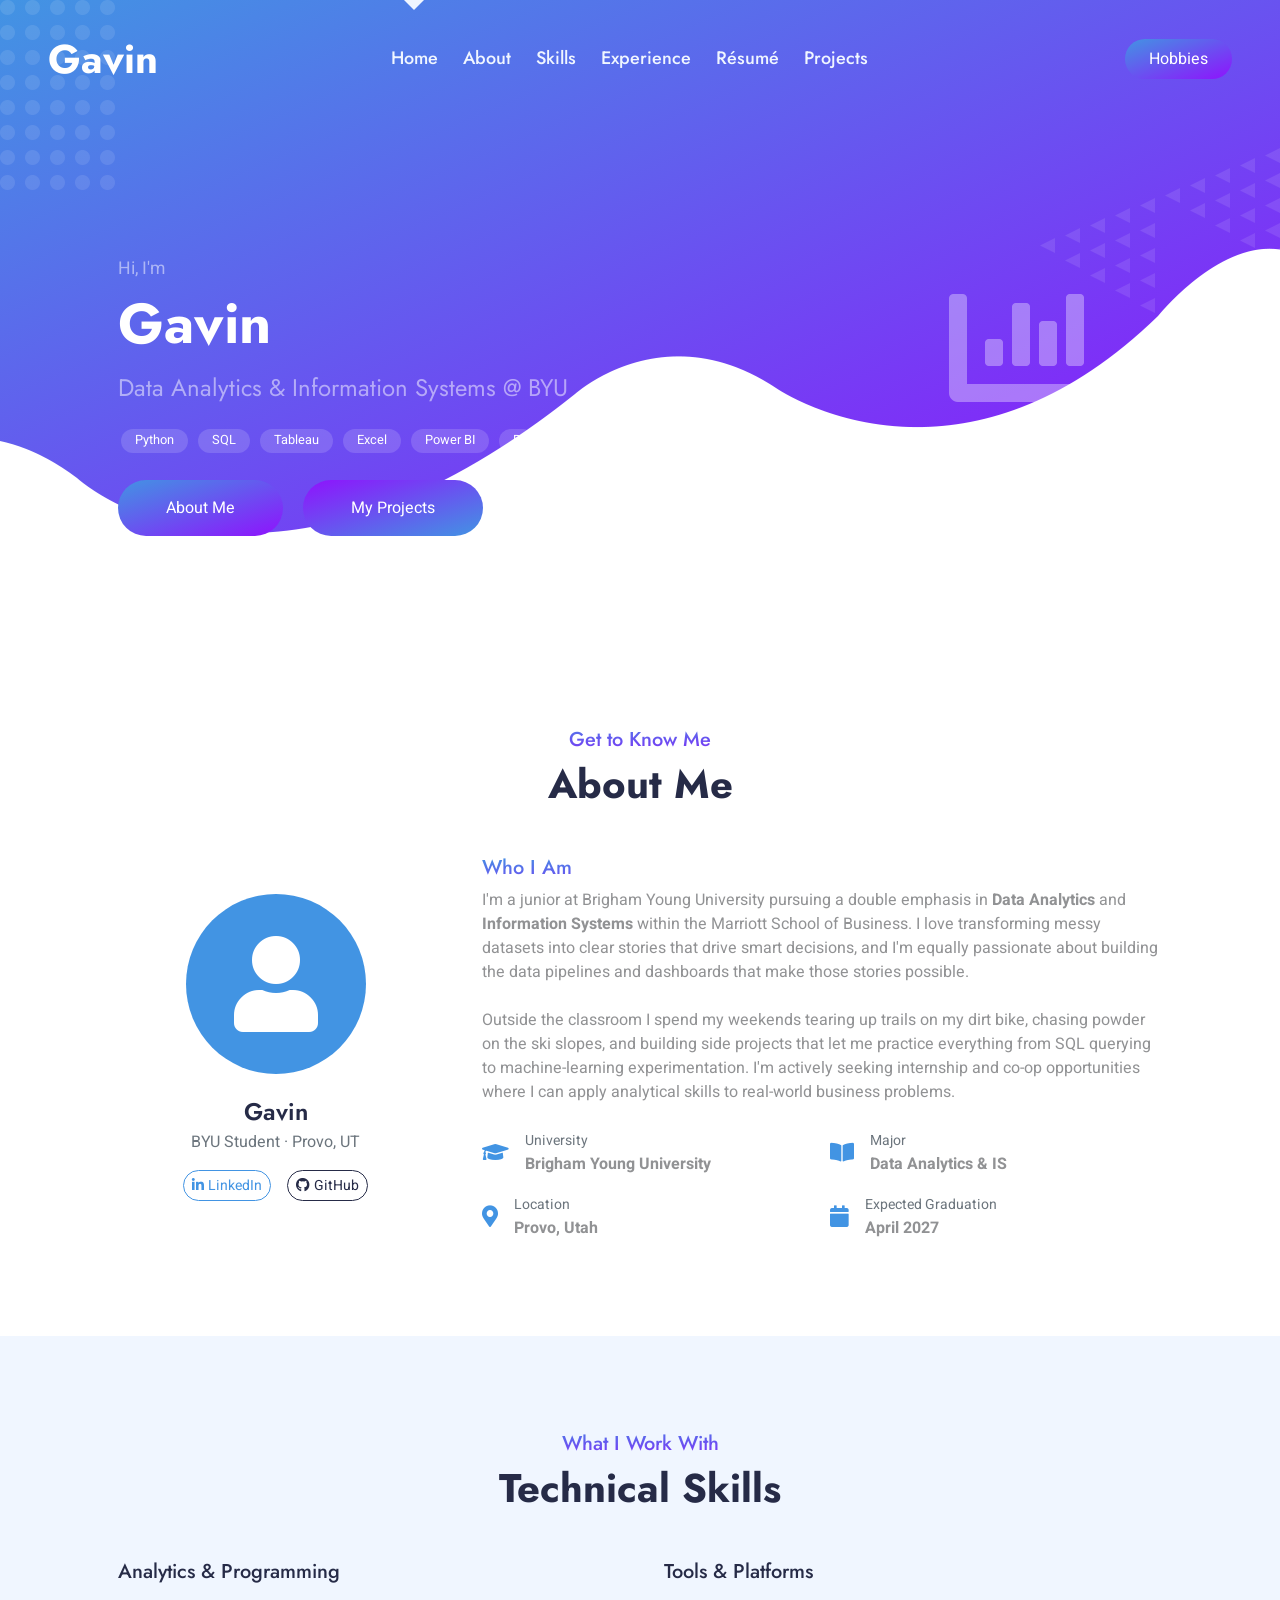
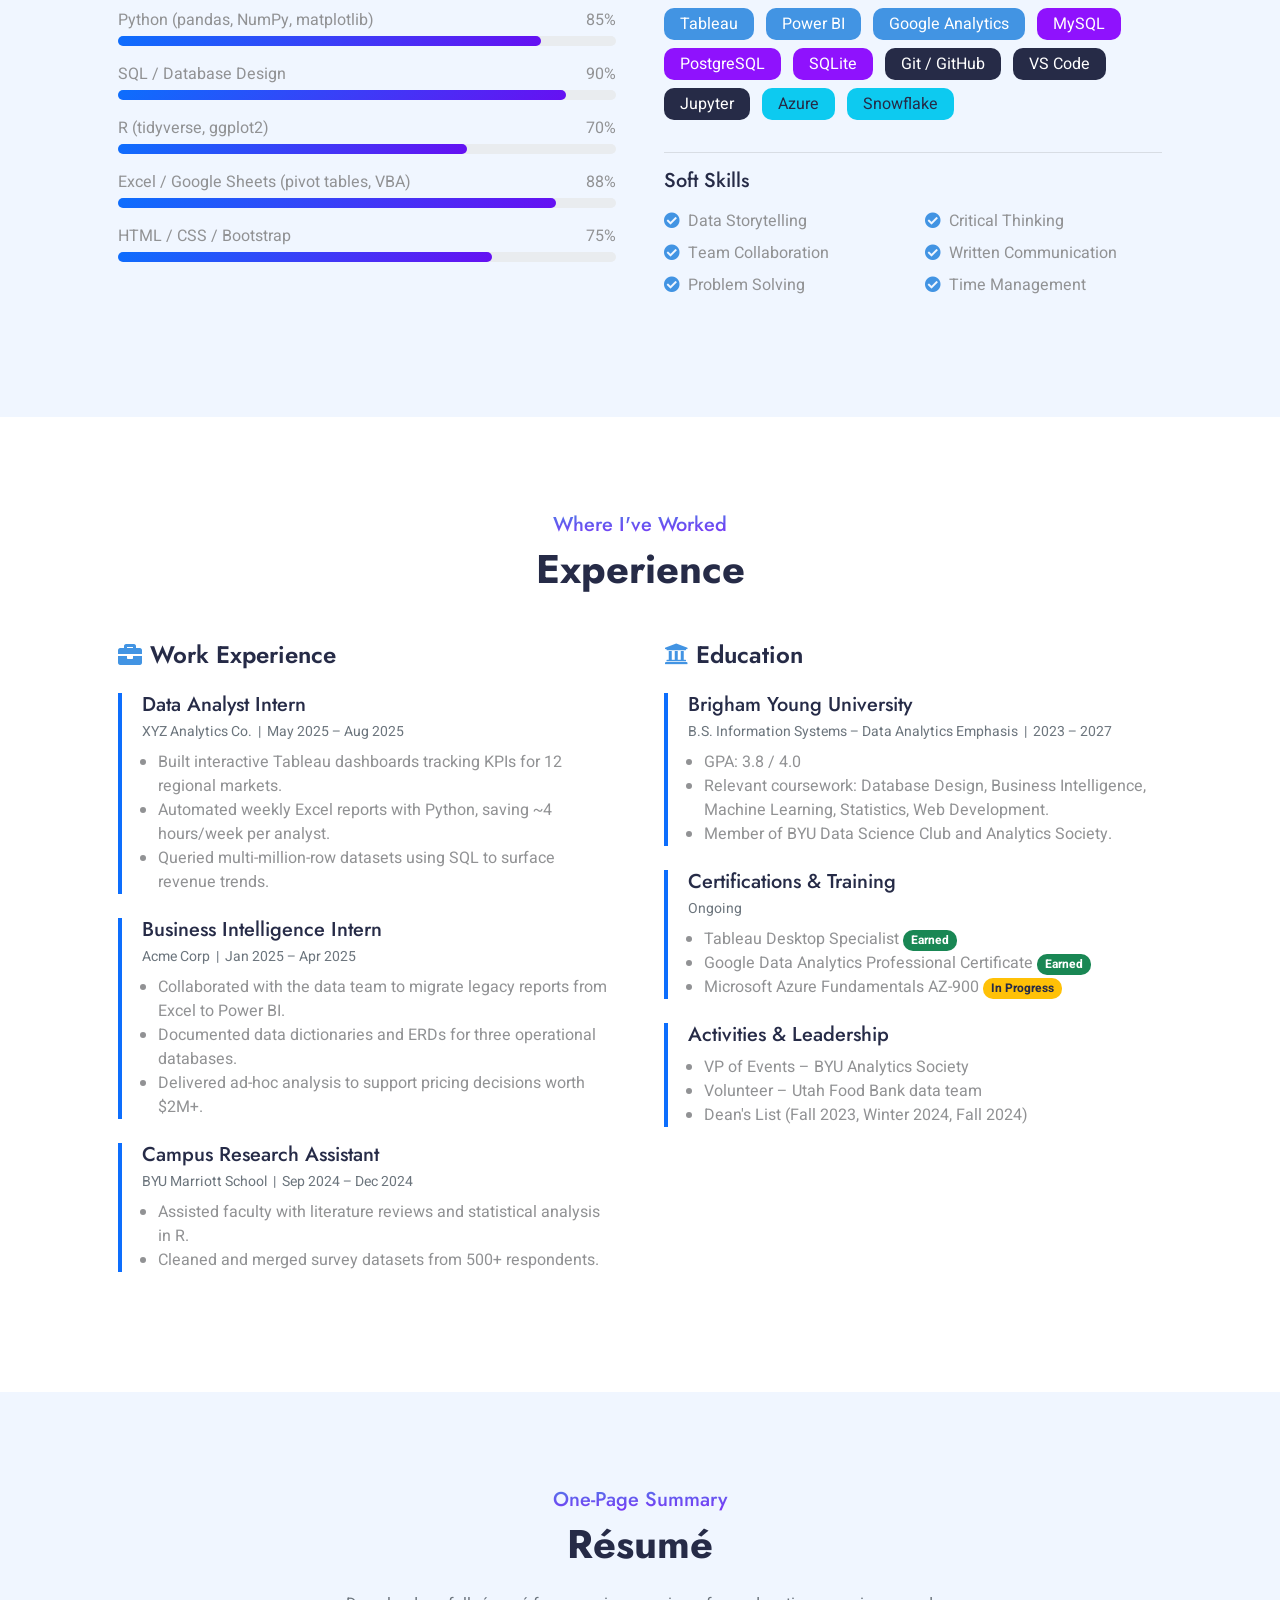
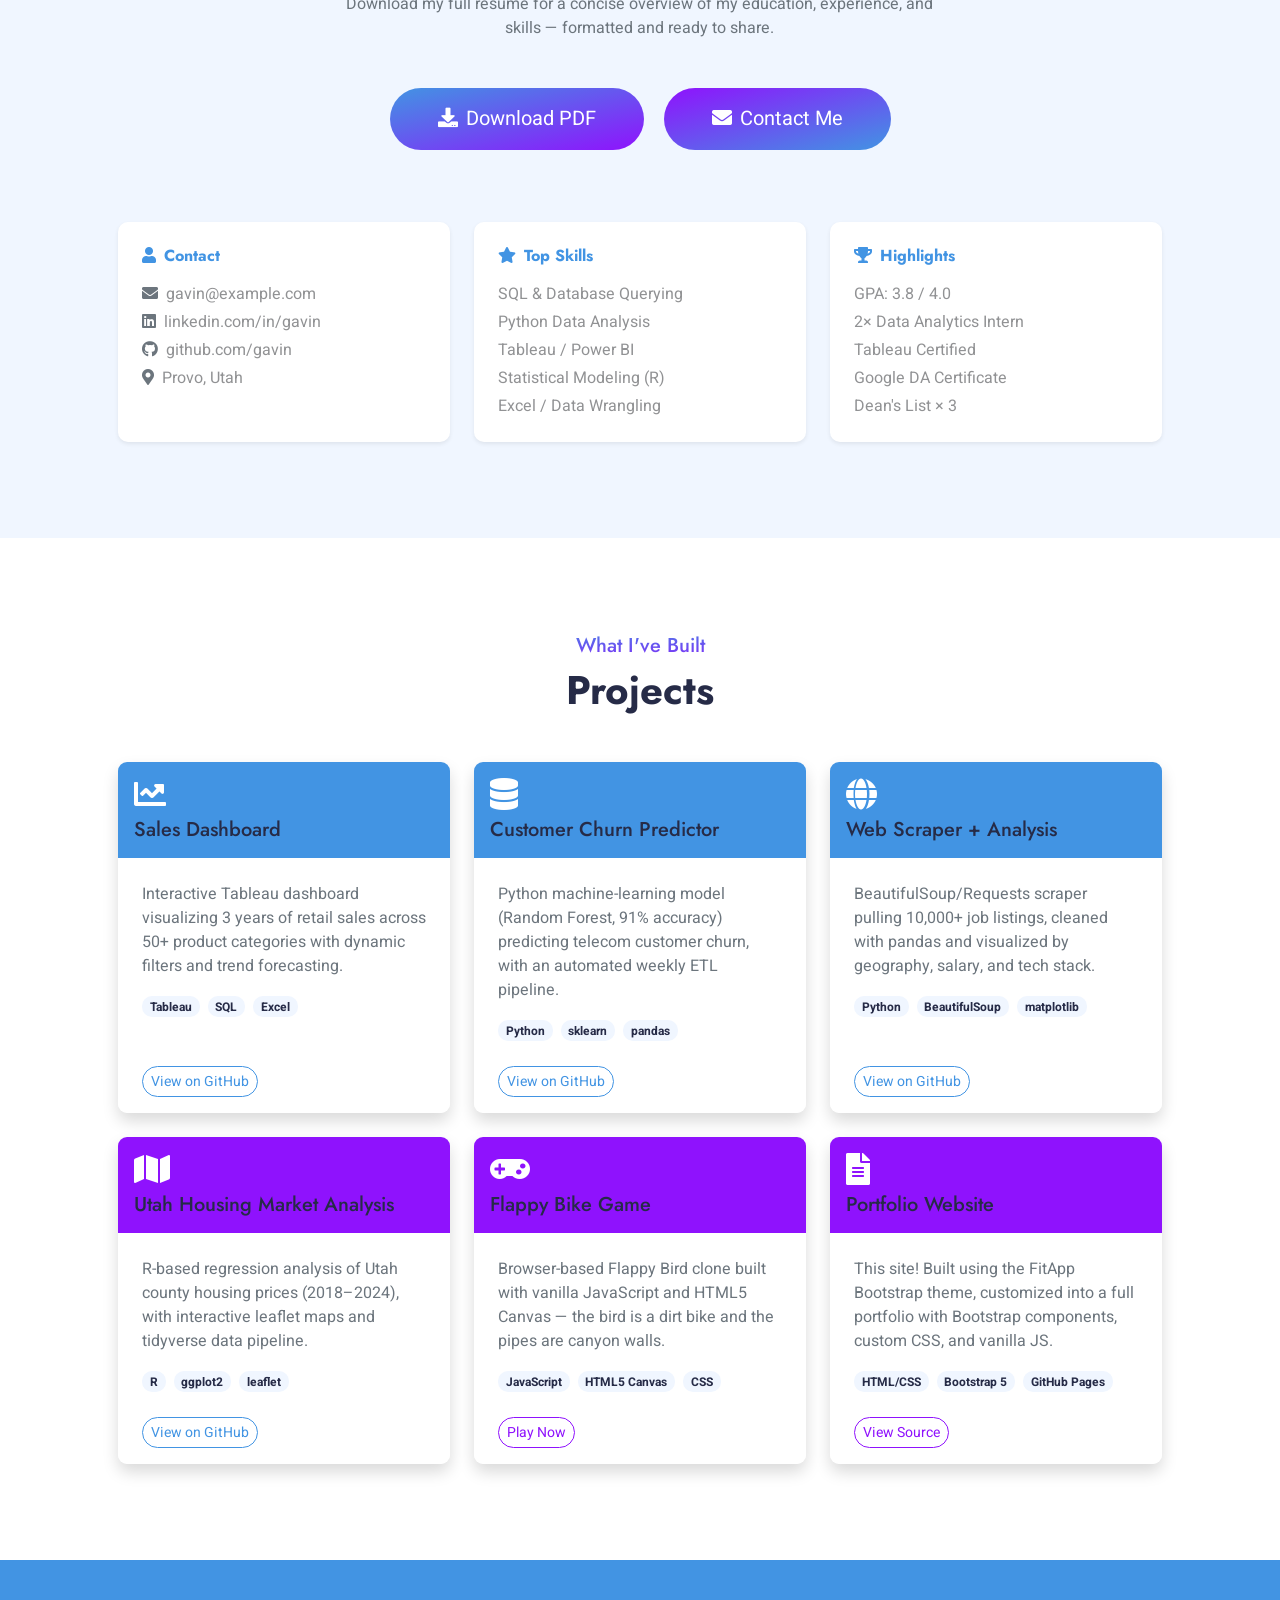
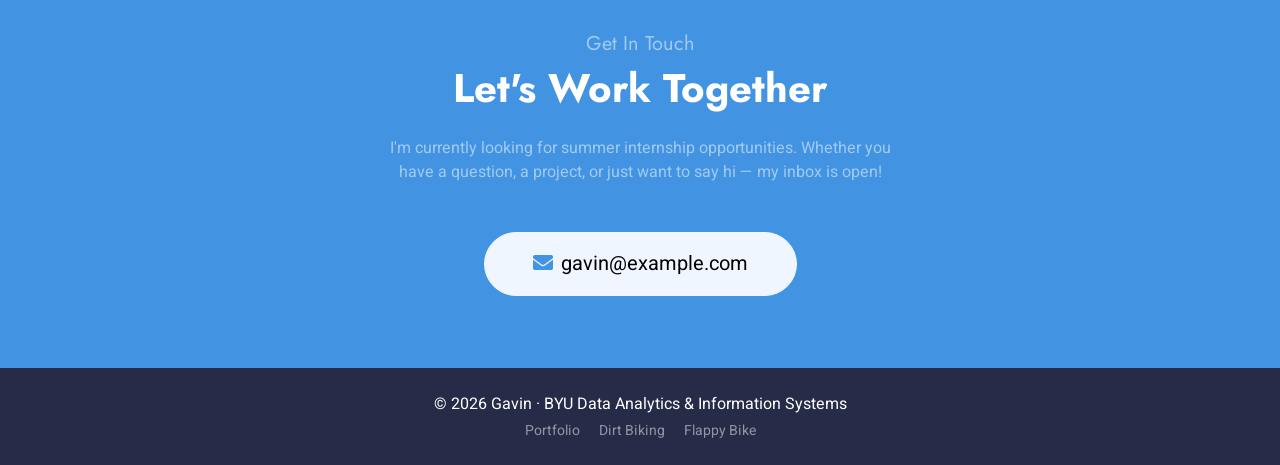
==== index.html @ 1ad8dff7 "Initial portfolio site for IS201 - index.html: Bootstrap portfolio (FitApp theme) with About, Skills" ====
<!DOCTYPE html>
<html lang="en">

<head>
    <meta charset="utf-8">
    <title>Gavin – Data Analytics & IS Portfolio</title>
    <meta content="width=device-width, initial-scale=1.0" name="viewport">
    <meta content="Gavin portfolio data analytics information systems BYU" name="keywords">
    <meta content="Portfolio and résumé for Gavin, BYU student studying Data Analytics and Information Systems." name="description">

    <!-- Google Web Fonts -->
    <link rel="preconnect" href="https://fonts.googleapis.com">
    <link rel="preconnect" href="https://fonts.gstatic.com" crossorigin>
    <link href="https://fonts.googleapis.com/css2?family=Heebo:wght@400;500&family=Jost:wght@500;600;700&display=swap" rel="stylesheet">

    <!-- Icon Font Stylesheet -->
    <link href="https://cdnjs.cloudflare.com/ajax/libs/font-awesome/5.10.0/css/all.min.css" rel="stylesheet">
    <link href="https://cdn.jsdelivr.net/npm/bootstrap-icons@1.4.1/font/bootstrap-icons.css" rel="stylesheet">

    <!-- Libraries Stylesheet -->
    <link href="lib/animate/animate.min.css" rel="stylesheet">
    <link href="lib/owlcarousel/assets/owl.carousel.min.css" rel="stylesheet">

    <!-- Customized Bootstrap Stylesheet -->
    <link href="css/bootstrap.min.css" rel="stylesheet">

    <!-- Template Stylesheet -->
    <link href="css/style.css" rel="stylesheet">

    <style>
        /* ── Portfolio overrides ── */
        .skill-bar-wrap { background: #e9ecef; border-radius: 50px; height: 10px; margin-bottom: 1rem; }
        .skill-bar      { height: 10px; border-radius: 50px; background: linear-gradient(135deg, #0d6efd, #6610f2); }
        .section-divider { border-top: 2px solid #f0f0f0; margin: 3rem 0; }
        .resume-card    { border-left: 4px solid #0d6efd; padding-left: 1.25rem; margin-bottom: 1.5rem; }
        .project-card:hover { transform: translateY(-6px); transition: transform .25s; }
        .hero-name      { font-size: clamp(2rem, 5vw, 3.5rem); font-weight: 700; }
        .tag            { display: inline-block; background: rgba(255,255,255,.15); color: #fff;
                          border-radius: 50px; padding: 2px 14px; font-size: .8rem; margin: 3px; }
        .hobbies-link   { font-weight: 600; color: #fff; text-decoration: underline; }
        .hobbies-link:hover { color: #ffd700; }
    </style>
</head>

<body data-bs-spy="scroll" data-bs-target=".navbar" data-bs-offset="51">
<div class="container-xxl bg-white p-0">

    <!-- Spinner -->
    <div id="spinner" class="show bg-white position-fixed translate-middle w-100 vh-100 top-50 start-50 d-flex align-items-center justify-content-center">
        <div class="spinner-grow text-primary" style="width:3rem;height:3rem;" role="status">
            <span class="visually-hidden">Loading…</span>
        </div>
    </div>

    <!-- ═══════════════ NAVBAR & HERO ═══════════════ -->
    <div class="container-xxl position-relative p-0" id="home">
        <nav class="navbar navbar-expand-lg navbar-light px-4 px-lg-5 py-3 py-lg-0">
            <a href="#home" class="navbar-brand p-0">
                <h1 class="m-0">Gavin</h1>
            </a>
            <button class="navbar-toggler" type="button" data-bs-toggle="collapse" data-bs-target="#navbarCollapse">
                <span class="fa fa-bars"></span>
            </button>
            <div class="collapse navbar-collapse" id="navbarCollapse">
                <div class="navbar-nav mx-auto py-0">
                    <a href="#home"       class="nav-item nav-link active">Home</a>
                    <a href="#about"      class="nav-item nav-link">About</a>
                    <a href="#skills"     class="nav-item nav-link">Skills</a>
                    <a href="#experience" class="nav-item nav-link">Experience</a>
                    <a href="#resume"     class="nav-item nav-link">Résumé</a>
                    <a href="#projects"   class="nav-item nav-link">Projects</a>
                </div>
                <a href="dirtbike.html" class="btn btn-primary-gradient rounded-pill py-2 px-4 ms-3 d-none d-lg-block">Hobbies</a>
            </div>
        </nav>

        <div class="container-xxl bg-primary hero-header">
            <div class="container px-lg-5">
                <div class="row g-5 align-items-center">
                    <div class="col-lg-7 text-center text-lg-start">
                        <p class="text-white-50 animated slideInDown mb-2" style="font-size:1.1rem;">Hi, I'm</p>
                        <h1 class="text-white mb-3 animated slideInDown hero-name">Gavin</h1>
                        <h4 class="text-white-50 mb-4 animated slideInDown fw-normal">Data Analytics &amp; Information Systems @ BYU</h4>
                        <div class="mb-4">
                            <span class="tag">Python</span>
                            <span class="tag">SQL</span>
                            <span class="tag">Tableau</span>
                            <span class="tag">Excel</span>
                            <span class="tag">Power BI</span>
                            <span class="tag">R</span>
                        </div>
                        <a href="#about"   class="btn btn-primary-gradient py-sm-3 px-4 px-sm-5 rounded-pill me-3 animated slideInLeft">About Me</a>
                        <a href="#projects" class="btn btn-secondary-gradient py-sm-3 px-4 px-sm-5 rounded-pill animated slideInRight">My Projects</a>
                    </div>
                    <div class="col-lg-5 d-flex justify-content-center justify-content-lg-end wow fadeInUp" data-wow-delay="0.3s">
                        <div class="text-center text-white">
                            <i class="fa fa-chart-bar" style="font-size:9rem;opacity:.35;"></i>
                            <p class="mt-3 text-white-50 fst-italic">"Turning data into decisions."</p>
                            <p class="mt-2">
                                <a href="dirtbike.html" class="hobbies-link">Check out my dirt-biking hobby page →</a>
                            </p>
                        </div>
                    </div>
                </div>
            </div>
        </div>
    </div>
    <!-- Navbar & Hero End -->


    <!-- ═══════════════ ABOUT ═══════════════ -->
    <div class="container-xxl py-5" id="about">
        <div class="container py-5 px-lg-5">
            <div class="text-center wow fadeInUp" data-wow-delay="0.1s">
                <h5 class="text-primary-gradient fw-medium">Get to Know Me</h5>
                <h1 class="mb-5">About Me</h1>
            </div>
            <div class="row g-5 align-items-center">
                <div class="col-lg-4 text-center wow fadeInUp" data-wow-delay="0.1s">
                    <div class="bg-primary rounded-circle d-inline-flex align-items-center justify-content-center" style="width:180px;height:180px;">
                        <i class="fa fa-user text-white" style="font-size:6rem;"></i>
                    </div>
                    <div class="mt-4">
                        <h4 class="mb-1">Gavin</h4>
                        <p class="text-muted mb-2">BYU Student · Provo, UT</p>
                        <div class="d-flex justify-content-center gap-3 mt-3">
                            <a href="https://linkedin.com" target="_blank" class="btn btn-sm btn-outline-primary rounded-pill"><i class="fab fa-linkedin-in me-1"></i>LinkedIn</a>
                            <a href="https://github.com" target="_blank" class="btn btn-sm btn-outline-dark rounded-pill"><i class="fab fa-github me-1"></i>GitHub</a>
                        </div>
                    </div>
                </div>
                <div class="col-lg-8 wow fadeInUp" data-wow-delay="0.3s">
                    <h5 class="text-primary-gradient fw-medium">Who I Am</h5>
                    <p class="mb-4">
                        I'm a junior at Brigham Young University pursuing a double emphasis in
                        <strong>Data Analytics</strong> and <strong>Information Systems</strong>
                        within the Marriott School of Business. I love transforming messy datasets
                        into clear stories that drive smart decisions, and I'm equally passionate
                        about building the data pipelines and dashboards that make those stories
                        possible.
                    </p>
                    <p class="mb-4">
                        Outside the classroom I spend my weekends tearing up trails on my dirt
                        bike, chasing powder on the ski slopes, and building side projects that
                        let me practice everything from SQL querying to machine-learning
                        experimentation. I'm actively seeking internship and co-op opportunities
                        where I can apply analytical skills to real-world business problems.
                    </p>
                    <div class="row g-3">
                        <div class="col-sm-6">
                            <div class="d-flex align-items-center">
                                <i class="fa fa-graduation-cap text-primary me-3 fa-lg"></i>
                                <div><small class="text-muted">University</small><br><strong>Brigham Young University</strong></div>
                            </div>
                        </div>
                        <div class="col-sm-6">
                            <div class="d-flex align-items-center">
                                <i class="fa fa-book-open text-primary me-3 fa-lg"></i>
                                <div><small class="text-muted">Major</small><br><strong>Data Analytics &amp; IS</strong></div>
                            </div>
                        </div>
                        <div class="col-sm-6">
                            <div class="d-flex align-items-center">
                                <i class="fa fa-map-marker-alt text-primary me-3 fa-lg"></i>
                                <div><small class="text-muted">Location</small><br><strong>Provo, Utah</strong></div>
                            </div>
                        </div>
                        <div class="col-sm-6">
                            <div class="d-flex align-items-center">
                                <i class="fa fa-calendar text-primary me-3 fa-lg"></i>
                                <div><small class="text-muted">Expected Graduation</small><br><strong>April 2027</strong></div>
                            </div>
                        </div>
                    </div>
                </div>
            </div>
        </div>
    </div>
    <!-- About End -->


    <!-- ═══════════════ SKILLS ═══════════════ -->
    <div class="container-xxl py-5 bg-light" id="skills">
        <div class="container py-5 px-lg-5">
            <div class="text-center wow fadeInUp" data-wow-delay="0.1s">
                <h5 class="text-primary-gradient fw-medium">What I Work With</h5>
                <h1 class="mb-5">Technical Skills</h1>
            </div>
            <div class="row g-5">
                <!-- Left column: proficiency bars -->
                <div class="col-lg-6 wow fadeInUp" data-wow-delay="0.1s">
                    <h5 class="mb-4">Analytics &amp; Programming</h5>

                    <div class="d-flex justify-content-between mb-1"><span>Python (pandas, NumPy, matplotlib)</span><span>85%</span></div>
                    <div class="skill-bar-wrap"><div class="skill-bar" style="width:85%"></div></div>

                    <div class="d-flex justify-content-between mb-1"><span>SQL / Database Design</span><span>90%</span></div>
                    <div class="skill-bar-wrap"><div class="skill-bar" style="width:90%"></div></div>

                    <div class="d-flex justify-content-between mb-1"><span>R (tidyverse, ggplot2)</span><span>70%</span></div>
                    <div class="skill-bar-wrap"><div class="skill-bar" style="width:70%"></div></div>

                    <div class="d-flex justify-content-between mb-1"><span>Excel / Google Sheets (pivot tables, VBA)</span><span>88%</span></div>
                    <div class="skill-bar-wrap"><div class="skill-bar" style="width:88%"></div></div>

                    <div class="d-flex justify-content-between mb-1"><span>HTML / CSS / Bootstrap</span><span>75%</span></div>
                    <div class="skill-bar-wrap"><div class="skill-bar" style="width:75%"></div></div>
                </div>

                <!-- Right column: tool badges + soft skills -->
                <div class="col-lg-6 wow fadeInUp" data-wow-delay="0.3s">
                    <h5 class="mb-4">Tools &amp; Platforms</h5>
                    <div class="mb-4">
                        <span class="badge bg-primary me-2 mb-2 fs-6 fw-normal py-2 px-3">Tableau</span>
                        <span class="badge bg-primary me-2 mb-2 fs-6 fw-normal py-2 px-3">Power BI</span>
                        <span class="badge bg-primary me-2 mb-2 fs-6 fw-normal py-2 px-3">Google Analytics</span>
                        <span class="badge bg-secondary me-2 mb-2 fs-6 fw-normal py-2 px-3">MySQL</span>
                        <span class="badge bg-secondary me-2 mb-2 fs-6 fw-normal py-2 px-3">PostgreSQL</span>
                        <span class="badge bg-secondary me-2 mb-2 fs-6 fw-normal py-2 px-3">SQLite</span>
                        <span class="badge bg-dark me-2 mb-2 fs-6 fw-normal py-2 px-3">Git / GitHub</span>
                        <span class="badge bg-dark me-2 mb-2 fs-6 fw-normal py-2 px-3">VS Code</span>
                        <span class="badge bg-dark me-2 mb-2 fs-6 fw-normal py-2 px-3">Jupyter</span>
                        <span class="badge bg-info text-dark me-2 mb-2 fs-6 fw-normal py-2 px-3">Azure</span>
                        <span class="badge bg-info text-dark me-2 mb-2 fs-6 fw-normal py-2 px-3">Snowflake</span>
                    </div>
                    <hr>
                    <h5 class="mb-3">Soft Skills</h5>
                    <ul class="list-unstyled row row-cols-2">
                        <li class="col mb-2"><i class="fa fa-check-circle text-primary me-2"></i>Data Storytelling</li>
                        <li class="col mb-2"><i class="fa fa-check-circle text-primary me-2"></i>Critical Thinking</li>
                        <li class="col mb-2"><i class="fa fa-check-circle text-primary me-2"></i>Team Collaboration</li>
                        <li class="col mb-2"><i class="fa fa-check-circle text-primary me-2"></i>Written Communication</li>
                        <li class="col mb-2"><i class="fa fa-check-circle text-primary me-2"></i>Problem Solving</li>
                        <li class="col mb-2"><i class="fa fa-check-circle text-primary me-2"></i>Time Management</li>
                    </ul>
                </div>
            </div>
        </div>
    </div>
    <!-- Skills End -->


    <!-- ═══════════════ EXPERIENCE ═══════════════ -->
    <div class="container-xxl py-5" id="experience">
        <div class="container py-5 px-lg-5">
            <div class="text-center wow fadeInUp" data-wow-delay="0.1s">
                <h5 class="text-primary-gradient fw-medium">Where I've Worked</h5>
                <h1 class="mb-5">Experience</h1>
            </div>

            <div class="row g-5">
                <!-- Work Experience -->
                <div class="col-lg-6 wow fadeInUp" data-wow-delay="0.1s">
                    <h4 class="mb-4"><i class="fa fa-briefcase text-primary me-2"></i>Work Experience</h4>

                    <div class="resume-card">
                        <h5 class="mb-1">Data Analyst Intern</h5>
                        <p class="text-muted mb-2 small">XYZ Analytics Co. &nbsp;|&nbsp; May 2025 – Aug 2025</p>
                        <ul class="mb-0 ps-3">
                            <li>Built interactive Tableau dashboards tracking KPIs for 12 regional markets.</li>
                            <li>Automated weekly Excel reports with Python, saving ~4 hours/week per analyst.</li>
                            <li>Queried multi-million-row datasets using SQL to surface revenue trends.</li>
                        </ul>
                    </div>

                    <div class="resume-card">
                        <h5 class="mb-1">Business Intelligence Intern</h5>
                        <p class="text-muted mb-2 small">Acme Corp &nbsp;|&nbsp; Jan 2025 – Apr 2025</p>
                        <ul class="mb-0 ps-3">
                            <li>Collaborated with the data team to migrate legacy reports from Excel to Power BI.</li>
                            <li>Documented data dictionaries and ERDs for three operational databases.</li>
                            <li>Delivered ad-hoc analysis to support pricing decisions worth $2M+.</li>
                        </ul>
                    </div>

                    <div class="resume-card">
                        <h5 class="mb-1">Campus Research Assistant</h5>
                        <p class="text-muted mb-2 small">BYU Marriott School &nbsp;|&nbsp; Sep 2024 – Dec 2024</p>
                        <ul class="mb-0 ps-3">
                            <li>Assisted faculty with literature reviews and statistical analysis in R.</li>
                            <li>Cleaned and merged survey datasets from 500+ respondents.</li>
                        </ul>
                    </div>
                </div>

                <!-- Education -->
                <div class="col-lg-6 wow fadeInUp" data-wow-delay="0.3s">
                    <h4 class="mb-4"><i class="fa fa-university text-primary me-2"></i>Education</h4>

                    <div class="resume-card">
                        <h5 class="mb-1">Brigham Young University</h5>
                        <p class="text-muted mb-2 small">B.S. Information Systems – Data Analytics Emphasis &nbsp;|&nbsp; 2023 – 2027</p>
                        <ul class="mb-0 ps-3">
                            <li>GPA: 3.8 / 4.0</li>
                            <li>Relevant coursework: Database Design, Business Intelligence, Machine Learning, Statistics, Web Development.</li>
                            <li>Member of BYU Data Science Club and Analytics Society.</li>
                        </ul>
                    </div>

                    <div class="resume-card">
                        <h5 class="mb-1">Certifications &amp; Training</h5>
                        <p class="text-muted mb-2 small">Ongoing</p>
                        <ul class="mb-0 ps-3">
                            <li>Tableau Desktop Specialist <span class="badge bg-success">Earned</span></li>
                            <li>Google Data Analytics Professional Certificate <span class="badge bg-success">Earned</span></li>
                            <li>Microsoft Azure Fundamentals AZ-900 <span class="badge bg-warning text-dark">In Progress</span></li>
                        </ul>
                    </div>

                    <div class="resume-card">
                        <h5 class="mb-1">Activities &amp; Leadership</h5>
                        <p class="text-muted mb-2 small"></p>
                        <ul class="mb-0 ps-3">
                            <li>VP of Events – BYU Analytics Society</li>
                            <li>Volunteer – Utah Food Bank data team</li>
                            <li>Dean's List (Fall 2023, Winter 2024, Fall 2024)</li>
                        </ul>
                    </div>
                </div>
            </div>
        </div>
    </div>
    <!-- Experience End -->


    <!-- ═══════════════ RÉSUMÉ ═══════════════ -->
    <div class="container-xxl py-5 bg-light" id="resume">
        <div class="container py-5 px-lg-5 text-center">
            <div class="wow fadeInUp" data-wow-delay="0.1s">
                <h5 class="text-primary-gradient fw-medium">One-Page Summary</h5>
                <h1 class="mb-4">Résumé</h1>
                <p class="text-muted mb-5 col-lg-7 mx-auto">
                    Download my full résumé for a concise overview of my education,
                    experience, and skills — formatted and ready to share.
                </p>
                <a href="resume.pdf" class="btn btn-primary-gradient rounded-pill py-3 px-5 fs-5 me-3 wow zoomIn" data-wow-delay="0.1s">
                    <i class="fa fa-download me-2"></i>Download PDF
                </a>
                <a href="#contact" class="btn btn-secondary-gradient rounded-pill py-3 px-5 fs-5 wow zoomIn" data-wow-delay="0.3s">
                    <i class="fa fa-envelope me-2"></i>Contact Me
                </a>
            </div>

            <!-- Inline résumé preview -->
            <div class="row mt-5 text-start g-4 wow fadeInUp" data-wow-delay="0.2s">
                <div class="col-md-4">
                    <div class="card border-0 shadow-sm h-100 p-4">
                        <h6 class="text-primary fw-bold mb-3"><i class="fa fa-user me-2"></i>Contact</h6>
                        <p class="mb-1"><i class="fa fa-envelope text-muted me-2"></i>gavin@example.com</p>
                        <p class="mb-1"><i class="fab fa-linkedin text-muted me-2"></i>linkedin.com/in/gavin</p>
                        <p class="mb-1"><i class="fab fa-github text-muted me-2"></i>github.com/gavin</p>
                        <p class="mb-0"><i class="fa fa-map-marker-alt text-muted me-2"></i>Provo, Utah</p>
                    </div>
                </div>
                <div class="col-md-4">
                    <div class="card border-0 shadow-sm h-100 p-4">
                        <h6 class="text-primary fw-bold mb-3"><i class="fa fa-star me-2"></i>Top Skills</h6>
                        <p class="mb-1">SQL &amp; Database Querying</p>
                        <p class="mb-1">Python Data Analysis</p>
                        <p class="mb-1">Tableau / Power BI</p>
                        <p class="mb-1">Statistical Modeling (R)</p>
                        <p class="mb-0">Excel / Data Wrangling</p>
                    </div>
                </div>
                <div class="col-md-4">
                    <div class="card border-0 shadow-sm h-100 p-4">
                        <h6 class="text-primary fw-bold mb-3"><i class="fa fa-trophy me-2"></i>Highlights</h6>
                        <p class="mb-1">GPA: 3.8 / 4.0</p>
                        <p class="mb-1">2× Data Analytics Intern</p>
                        <p class="mb-1">Tableau Certified</p>
                        <p class="mb-1">Google DA Certificate</p>
                        <p class="mb-0">Dean's List × 3</p>
                    </div>
                </div>
            </div>
        </div>
    </div>
    <!-- Résumé End -->


    <!-- ═══════════════ PROJECTS ═══════════════ -->
    <div class="container-xxl py-5" id="projects">
        <div class="container py-5 px-lg-5">
            <div class="text-center wow fadeInUp" data-wow-delay="0.1s">
                <h5 class="text-primary-gradient fw-medium">What I've Built</h5>
                <h1 class="mb-5">Projects</h1>
            </div>
            <div class="row g-4">

                <div class="col-md-6 col-lg-4 wow fadeInUp project-card" data-wow-delay="0.1s">
                    <div class="card border-0 shadow h-100">
                        <div class="card-header bg-primary text-white py-3 border-0">
                            <i class="fa fa-chart-line fa-2x mb-2"></i>
                            <h5 class="mb-0">Sales Dashboard</h5>
                        </div>
                        <div class="card-body p-4">
                            <p class="text-muted">Interactive Tableau dashboard visualizing 3 years of retail sales across 50+ product categories with dynamic filters and trend forecasting.</p>
                            <div class="mt-3">
                                <span class="badge bg-light text-dark me-1">Tableau</span>
                                <span class="badge bg-light text-dark me-1">SQL</span>
                                <span class="badge bg-light text-dark">Excel</span>
                            </div>
                        </div>
                        <div class="card-footer bg-white border-0 pt-0 pb-3 px-4">
                            <a href="https://github.com" target="_blank" class="btn btn-sm btn-outline-primary rounded-pill">View on GitHub</a>
                        </div>
                    </div>
                </div>

                <div class="col-md-6 col-lg-4 wow fadeInUp project-card" data-wow-delay="0.2s">
                    <div class="card border-0 shadow h-100">
                        <div class="card-header bg-primary text-white py-3 border-0">
                            <i class="fa fa-database fa-2x mb-2"></i>
                            <h5 class="mb-0">Customer Churn Predictor</h5>
                        </div>
                        <div class="card-body p-4">
                            <p class="text-muted">Python machine-learning model (Random Forest, 91% accuracy) predicting telecom customer churn, with an automated weekly ETL pipeline.</p>
                            <div class="mt-3">
                                <span class="badge bg-light text-dark me-1">Python</span>
                                <span class="badge bg-light text-dark me-1">sklearn</span>
                                <span class="badge bg-light text-dark">pandas</span>
                            </div>
                        </div>
                        <div class="card-footer bg-white border-0 pt-0 pb-3 px-4">
                            <a href="https://github.com" target="_blank" class="btn btn-sm btn-outline-primary rounded-pill">View on GitHub</a>
                        </div>
                    </div>
                </div>

                <div class="col-md-6 col-lg-4 wow fadeInUp project-card" data-wow-delay="0.3s">
                    <div class="card border-0 shadow h-100">
                        <div class="card-header bg-primary text-white py-3 border-0">
                            <i class="fa fa-globe fa-2x mb-2"></i>
                            <h5 class="mb-0">Web Scraper + Analysis</h5>
                        </div>
                        <div class="card-body p-4">
                            <p class="text-muted">BeautifulSoup/Requests scraper pulling 10,000+ job listings, cleaned with pandas and visualized by geography, salary, and tech stack.</p>
                            <div class="mt-3">
                                <span class="badge bg-light text-dark me-1">Python</span>
                                <span class="badge bg-light text-dark me-1">BeautifulSoup</span>
                                <span class="badge bg-light text-dark">matplotlib</span>
                            </div>
                        </div>
                        <div class="card-footer bg-white border-0 pt-0 pb-3 px-4">
                            <a href="https://github.com" target="_blank" class="btn btn-sm btn-outline-primary rounded-pill">View on GitHub</a>
                        </div>
                    </div>
                </div>

                <div class="col-md-6 col-lg-4 wow fadeInUp project-card" data-wow-delay="0.1s">
                    <div class="card border-0 shadow h-100">
                        <div class="card-header bg-secondary text-white py-3 border-0">
                            <i class="fa fa-map fa-2x mb-2"></i>
                            <h5 class="mb-0">Utah Housing Market Analysis</h5>
                        </div>
                        <div class="card-body p-4">
                            <p class="text-muted">R-based regression analysis of Utah county housing prices (2018–2024), with interactive leaflet maps and tidyverse data pipeline.</p>
                            <div class="mt-3">
                                <span class="badge bg-light text-dark me-1">R</span>
                                <span class="badge bg-light text-dark me-1">ggplot2</span>
                                <span class="badge bg-light text-dark">leaflet</span>
                            </div>
                        </div>
                        <div class="card-footer bg-white border-0 pt-0 pb-3 px-4">
                            <a href="https://github.com" target="_blank" class="btn btn-sm btn-outline-primary rounded-pill">View on GitHub</a>
                        </div>
                    </div>
                </div>

                <div class="col-md-6 col-lg-4 wow fadeInUp project-card" data-wow-delay="0.2s">
                    <div class="card border-0 shadow h-100">
                        <div class="card-header bg-secondary text-white py-3 border-0">
                            <i class="fa fa-gamepad fa-2x mb-2"></i>
                            <h5 class="mb-0">Flappy Bike Game</h5>
                        </div>
                        <div class="card-body p-4">
                            <p class="text-muted">Browser-based Flappy Bird clone built with vanilla JavaScript and HTML5 Canvas — the bird is a dirt bike and the pipes are canyon walls.</p>
                            <div class="mt-3">
                                <span class="badge bg-light text-dark me-1">JavaScript</span>
                                <span class="badge bg-light text-dark me-1">HTML5 Canvas</span>
                                <span class="badge bg-light text-dark">CSS</span>
                            </div>
                        </div>
                        <div class="card-footer bg-white border-0 pt-0 pb-3 px-4">
                            <a href="flappybike.html" class="btn btn-sm btn-outline-secondary rounded-pill">Play Now</a>
                        </div>
                    </div>
                </div>

                <div class="col-md-6 col-lg-4 wow fadeInUp project-card" data-wow-delay="0.3s">
                    <div class="card border-0 shadow h-100">
                        <div class="card-header bg-secondary text-white py-3 border-0">
                            <i class="fa fa-file-alt fa-2x mb-2"></i>
                            <h5 class="mb-0">Portfolio Website</h5>
                        </div>
                        <div class="card-body p-4">
                            <p class="text-muted">This site! Built using the FitApp Bootstrap theme, customized into a full portfolio with Bootstrap components, custom CSS, and vanilla JS.</p>
                            <div class="mt-3">
                                <span class="badge bg-light text-dark me-1">HTML/CSS</span>
                                <span class="badge bg-light text-dark me-1">Bootstrap 5</span>
                                <span class="badge bg-light text-dark">GitHub Pages</span>
                            </div>
                        </div>
                        <div class="card-footer bg-white border-0 pt-0 pb-3 px-4">
                            <a href="https://github.com" target="_blank" class="btn btn-sm btn-outline-secondary rounded-pill">View Source</a>
                        </div>
                    </div>
                </div>

            </div>
        </div>
    </div>
    <!-- Projects End -->


    <!-- ═══════════════ CONTACT / FOOTER ═══════════════ -->
    <div class="container-xxl bg-primary text-center py-5" id="contact">
        <div class="container py-4 px-lg-5">
            <div class="wow fadeInUp" data-wow-delay="0.1s">
                <h5 class="text-white-50 fw-normal mb-2">Get In Touch</h5>
                <h1 class="text-white mb-4">Let's Work Together</h1>
                <p class="text-white-50 mb-5 col-lg-6 mx-auto">
                    I'm currently looking for summer internship opportunities. Whether you
                    have a question, a project, or just want to say hi — my inbox is open!
                </p>
                <a href="mailto:gavin@example.com" class="btn btn-light rounded-pill py-3 px-5 fs-5">
                    <i class="fa fa-envelope me-2 text-primary"></i>gavin@example.com
                </a>
            </div>
        </div>
    </div>

    <div class="container-fluid bg-dark text-white py-4">
        <div class="container text-center">
            <p class="mb-1">&copy; 2026 Gavin · BYU Data Analytics &amp; Information Systems</p>
            <p class="mb-0 small text-white-50">
                <a href="index.html" class="text-white-50 me-3">Portfolio</a>
                <a href="dirtbike.html" class="text-white-50 me-3">Dirt Biking</a>
                <a href="flappybike.html" class="text-white-50">Flappy Bike</a>
            </p>
        </div>
    </div>

</div><!-- /container-xxl -->

<!-- JavaScript Libraries -->
<script src="https://code.jquery.com/jquery-3.4.1.min.js"></script>
<script src="https://cdn.jsdelivr.net/npm/bootstrap@5.0.0/dist/js/bootstrap.bundle.min.js"></script>
<script src="lib/wow/wow.min.js"></script>
<script src="lib/easing/easing.min.js"></script>
<script src="lib/waypoints/waypoints.min.js"></script>
<script src="lib/owlcarousel/owl.carousel.min.js"></script>
<script src="js/main.js"></script>
</body>
</html>
---- css/style.css ----
/********** Template CSS **********/
:root {
    --primary: #4294E3;
    --secondary: #8F12FD;
    --light: #F0F6FF;
    --dark: #262B47;
}


/*** Spinner ***/
#spinner {
    opacity: 0;
    visibility: hidden;
    transition: opacity .5s ease-out, visibility 0s linear .5s;
    z-index: 99999;
}

#spinner.show {
    transition: opacity .5s ease-out, visibility 0s linear 0s;
    visibility: visible;
    opacity: 1;
}


/*** Heading ***/
h1,
h2,
.fw-bold {
    font-weight: 700 !important;
}

h3,
h4,
.fw-semi-bold {
    font-weight: 600 !important;
}

h5,
h6,
.fw-medium {
    font-weight: 500 !important;
}


/*** Gradient Text & BG ***/
.text-primary-gradient {
    background: linear-gradient(to bottom right, var(--primary), var(--secondary));
    -webkit-background-clip: text;
    -webkit-text-fill-color: transparent;
}

.text-secondary-gradient {
    background: linear-gradient(to bottom right, var(--secondary), var(--primary));
    -webkit-background-clip: text;
    -webkit-text-fill-color: transparent;
}

.bg-primary-gradient {
    background: linear-gradient(to bottom right, var(--primary), var(--secondary));
}

.bg-secondary-gradient {
    background: linear-gradient(to bottom right, var(--secondary), var(--primary));
}


/*** Button ***/
.btn {
    transition: .5s;
}

.btn.btn-primary-gradient,
.btn.btn-secondary-gradient {
    position: relative;
    overflow: hidden;
    border: none;
    color: #FFFFFF;
    z-index: 1;
}

.btn.btn-primary-gradient::after,
.btn.btn-secondary-gradient::after {
    position: absolute;
    content: "";
    top: 0;
    left: 0;
    width: 100%;
    height: 100%;
    transition: .5s;
    z-index: -1;
    opacity: 0;
}

.btn.btn-primary-gradient,
.btn.btn-secondary-gradient::after {
    background: linear-gradient(to bottom right, var(--primary), var(--secondary));
}

.btn.btn-secondary-gradient,
.btn.btn-primary-gradient::after {
    background: linear-gradient(to bottom right, var(--secondary), var(--primary));
}

.btn.btn-primary-gradient:hover::after,
.btn.btn-secondary-gradient:hover::after {
    opacity: 1;
}

.btn-square {
    width: 38px;
    height: 38px;
}

.btn-sm-square {
    width: 32px;
    height: 32px;
}

.btn-lg-square {
    width: 48px;
    height: 48px;
}

.btn-square,
.btn-sm-square,
.btn-lg-square {
    padding: 0;
    display: flex;
    align-items: center;
    justify-content: center;
    font-weight: normal;
    border-radius: 50px;
}

.back-to-top {
    position: fixed;
    display: none;
    right: 45px;
    bottom: 45px;
    z-index: 99;
    border: none;
    background: linear-gradient(to bottom right, var(--primary), var(--secondary));
}


/*** Navbar ***/
.navbar-light .navbar-nav .nav-link {
    position: relative;
    margin-right: 25px;
    padding: 45px 0;
    font-family: 'Jost', sans-serif;
    font-size: 18px;
    font-weight: 500;
    color: var(--light) !important;
    outline: none;
    transition: .5s;
}

.navbar-light .navbar-nav .nav-link::before {
    position: absolute;
    content: "";
    width: 0;
    height: 0;
    top: -10px;
    left: 50%;
    transform: translateX(-50%);
    border: 10px solid;
    border-color: var(--light) transparent transparent transparent;
    transition: .5s;
}

.sticky-top.navbar-light .navbar-nav .nav-link {
    padding: 20px 0;
    color: var(--dark) !important;
}

.navbar-light .navbar-nav .nav-link:hover::before,
.navbar-light .navbar-nav .nav-link.active::before {
    top: 0;
}

.navbar-light .navbar-brand h1 {
    color: #FFFFFF;
}

.navbar-light .navbar-brand img {
    max-height: 60px;
    transition: .5s;
}

.sticky-top.navbar-light .navbar-brand img {
    max-height: 45px;
}

@media (max-width: 991.98px) {
    .sticky-top.navbar-light {
        position: relative;
        background: #FFFFFF;
    }

    .navbar-light .navbar-collapse {
        margin-top: 15px;
        border-top: 1px solid #DDDDDD;
    }

    .navbar-light .navbar-nav .nav-link,
    .sticky-top.navbar-light .navbar-nav .nav-link {
        padding: 10px 0;
        margin-left: 0;
        color: var(--dark) !important;
    }

    .navbar-light .navbar-nav .nav-link::before {
        display: none;
    }

    .navbar-light .navbar-nav .nav-link:hover,
    .navbar-light .navbar-nav .nav-link.active {
        color: var(--primary) !important;
    }

    .navbar-light .navbar-brand h1 {
        background: linear-gradient(to bottom right, var(--primary), var(--secondary));
        -webkit-background-clip: text;
        -webkit-text-fill-color: transparent;
    }

    .navbar-light .navbar-brand img {
        max-height: 45px;
    }
}

@media (min-width: 992px) {
    .navbar-light {
        position: absolute;
        width: 100%;
        top: 0;
        left: 0;
        z-index: 999;
    }
    
    .sticky-top.navbar-light {
        position: fixed;
        background: #FFFFFF;
    }

    .sticky-top.navbar-light .navbar-nav .nav-link::before {
        border-top-color: var(--primary);
    }

    .sticky-top.navbar-light .navbar-brand h1 {
        background: linear-gradient(to bottom right, var(--primary), var(--secondary));
        -webkit-background-clip: text;
        -webkit-text-fill-color: transparent;
    }
}


/*** Hero Header ***/
.hero-header {
    margin-bottom: 6rem;
    padding: 16rem 0 0 0;
    background:
        url(../img/bg-circle.png),
        url(../img/bg-triangle.png),
        url(../img/bg-bottom.png),
        linear-gradient(to bottom right, var(--primary), var(--secondary));
    background-position:
        left 0px top 0px,
        right 0px top 50%,
        center bottom;
    background-repeat: no-repeat;
}

@media (max-width: 991.98px) {
    .hero-header {
        padding: 6rem 0 9rem 0;
    }
}


/*** Feature ***/
.feature-item {
    transition: .5s;
}

.feature-item:hover {
    margin-top: -15px;
    box-shadow: 0 .5rem 1.5rem rgba(0, 0, 0, .08);
}


/*** Pricing ***/
.pricing .nav {
    padding: 2px;
}

.pricing .nav-link {
    padding: 12px 30px;
    font-weight: 500;
    color: var(--dark);
    background: #FFFFFF;
}

.pricing .nav-item:first-child .nav-link {
    border-radius: 30px 0 0 30px;
}

.pricing .nav-item:last-child .nav-link {
    border-radius: 0 30px 30px 0;
}

.pricing .nav-link.active {
    color: #FFFFFF;
    background: linear-gradient(to bottom right, var(--primary), var(--secondary));
}


/*** Screenshot ***/
.screenshot-carousel {
    position: relative;
    width: 253px;
    height: 500px;
    padding: 15px;
    margin-right: 30px;
}

.screenshot-carousel::before {
    position: absolute;
    content: "";
    width: 100%;
    height: 100%;
    top: 0;
    left: 0;
    background: url(../img/screenshot-frame.png) center center no-repeat;
    background-size: 253px 500px;
    z-index: 1;
}

.screenshot-carousel .owl-item img {
    position: relative;
    width: 223px;
    height: 470px;
}

.screenshot-carousel .owl-dots {
    position: absolute;
    top: 50%;
    right: -30px;
    transform: translateY(-50%);
    display: flex;
    flex-direction: column;
    align-items: center;
    justify-content: center;
}

.screenshot-carousel .owl-dot {
    position: relative;
    display: inline-block;
    margin: 5px 0;
    width: 15px;
    height: 15px;
    background: linear-gradient(to bottom right, var(--primary), var(--secondary));
    border-radius: 15px;
    transition: .5s;
}

.screenshot-carousel .owl-dot::after {
    position: absolute;
    content: "";
    width: 5px;
    height: 5px;
    top: 5px;
    left: 5px;
    background: #FFFFFF;
    border-radius: 5px;
}

.screenshot-carousel .owl-dot.active {
    box-shadow: 0 0 10px var(--dark);
}


/*** Testimonial ***/
.testimonial-carousel .owl-item .testimonial-item,
.testimonial-carousel .owl-item .testimonial-item * {
    transition: .5s;
}

.testimonial-carousel .owl-item.center .testimonial-item {
    background: linear-gradient(to bottom right, var(--primary), var(--secondary));
}

.testimonial-carousel .owl-item.center .testimonial-item h5,
.testimonial-carousel .owl-item.center .testimonial-item p {
    color: #FFFFFF !important;
}

.testimonial-carousel .owl-nav {
    margin-top: 30px;
    display: flex;
    justify-content: center;
}

.testimonial-carousel .owl-nav .owl-prev,
.testimonial-carousel .owl-nav .owl-next {
    margin: 0 12px;
    width: 50px;
    height: 50px;
    display: flex;
    align-items: center;
    justify-content: center;
    color: #FFFFFF;
    background: linear-gradient(to bottom right, var(--primary), var(--secondary));
    border-radius: 60px;
    font-size: 18px;
    transition: .5s;
}

.testimonial-carousel .owl-nav .owl-prev:hover,
.testimonial-carousel .owl-nav .owl-next:hover {
    background: linear-gradient(to bottom right, var(--secondary), var(--primary));
}


/*** Footer ***/
.footer {
    margin-top: 6rem;
    padding-top: 9rem;
    background:
        url(../img/bg-circle.png),
        url(../img/bg-triangle.png),
        url(../img/bg-top.png),
        linear-gradient(to bottom right, var(--primary), var(--secondary));
    background-position:
        left 0px bottom 0px,
        right 0px top 50%,
        center top;
    background-repeat: no-repeat;
}

.footer .btn.btn-social {
    margin-right: 5px;
    width: 40px;
    height: 40px;
    display: flex;
    align-items: center;
    justify-content: center;
    color: var(--light);
    border: 1px solid rgba(256, 256, 256, .1);
    border-radius: 40px;
    transition: .3s;
}

.footer .btn.btn-social:hover {
    color: var(--primary);
}

.footer .btn.btn-link {
    display: block;
    margin-bottom: 10px;
    padding: 0;
    text-align: left;
    color: var(--light);
    font-weight: normal;
    transition: .3s;
}

.footer .btn.btn-link::before {
    position: relative;
    content: "\f105";
    font-family: "Font Awesome 5 Free";
    font-weight: 900;
    margin-right: 10px;
}

.footer .btn.btn-link:hover {
    letter-spacing: 1px;
    box-shadow: none;
}

.footer .copyright {
    padding: 25px 0;
    font-size: 14px;
    border-top: 1px solid rgba(256, 256, 256, .1);
}

.footer .copyright a {
    color: var(--light);
}

.footer .footer-menu a {
    margin-right: 15px;
    padding-right: 15px;
    border-right: 1px solid rgba(255, 255, 255, .1);
}

.footer .footer-menu a:last-child {
    margin-right: 0;
    padding-right: 0;
    border-right: none;
}
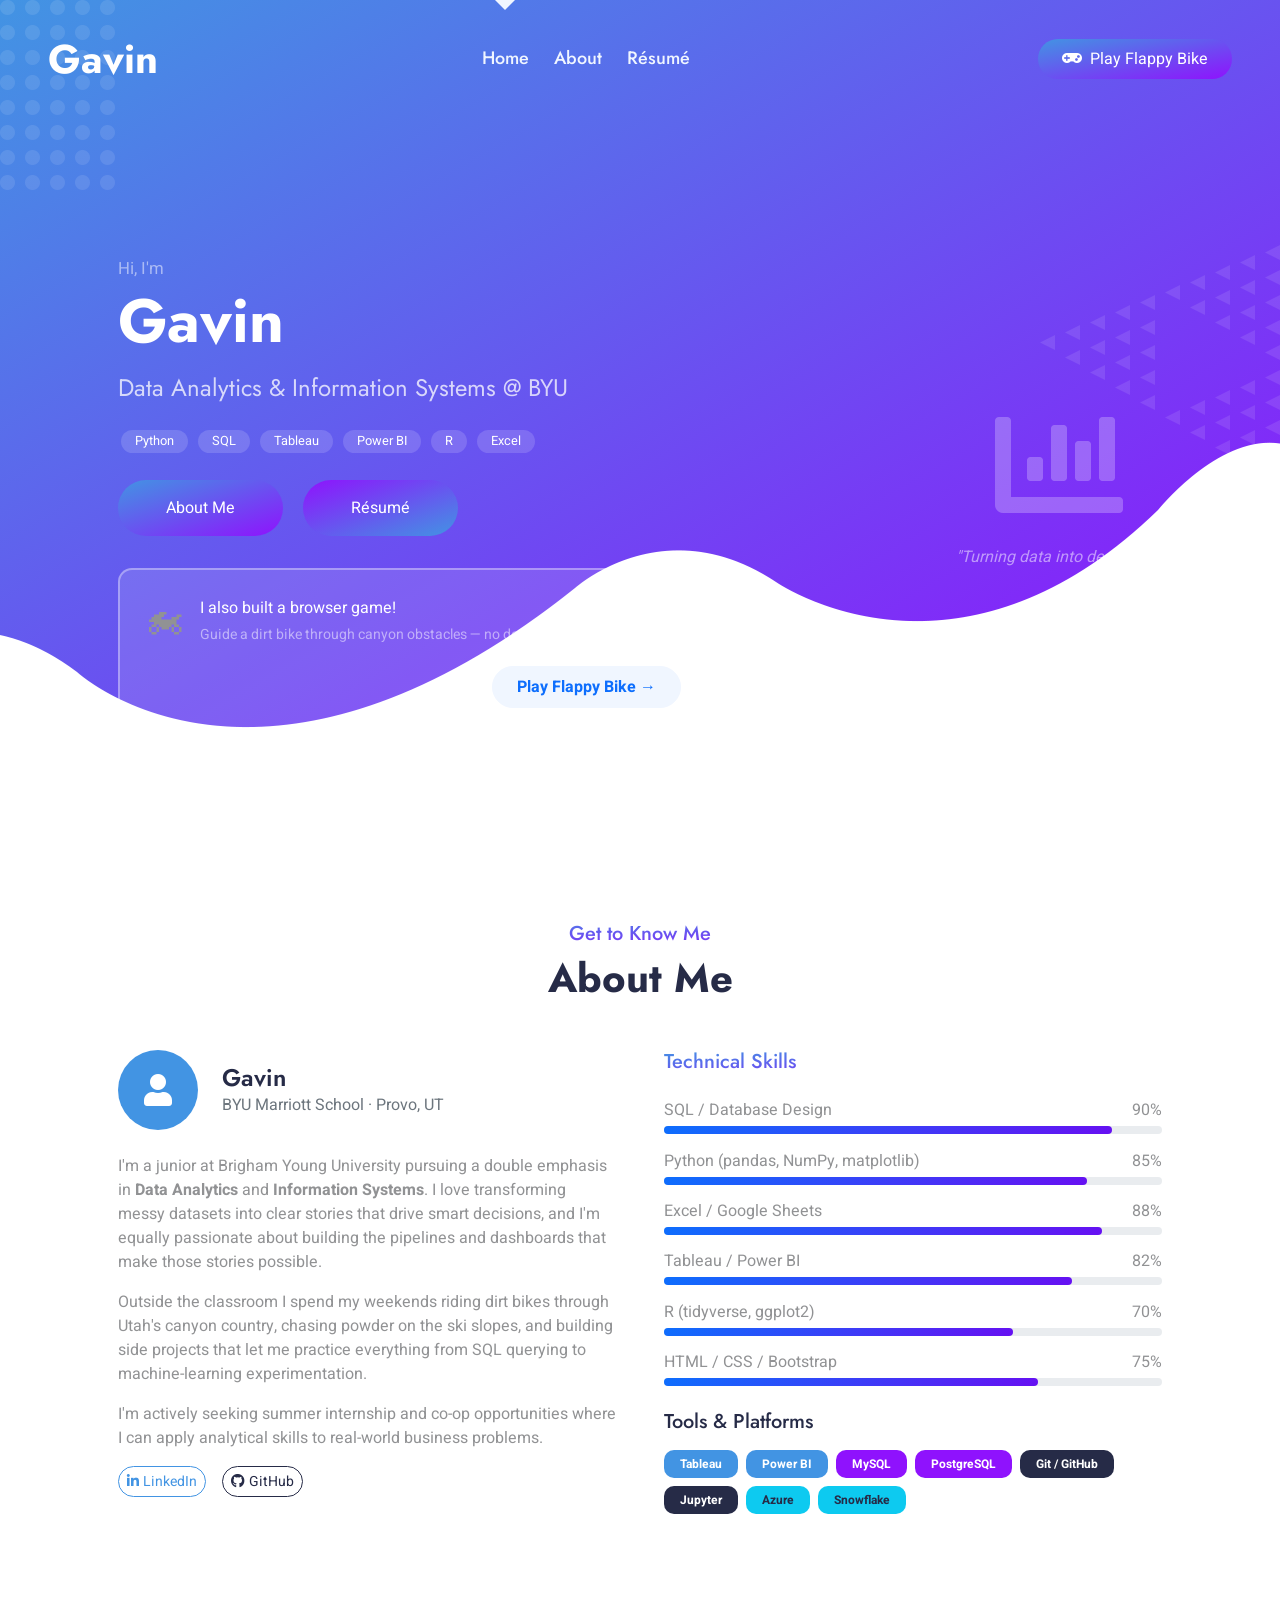
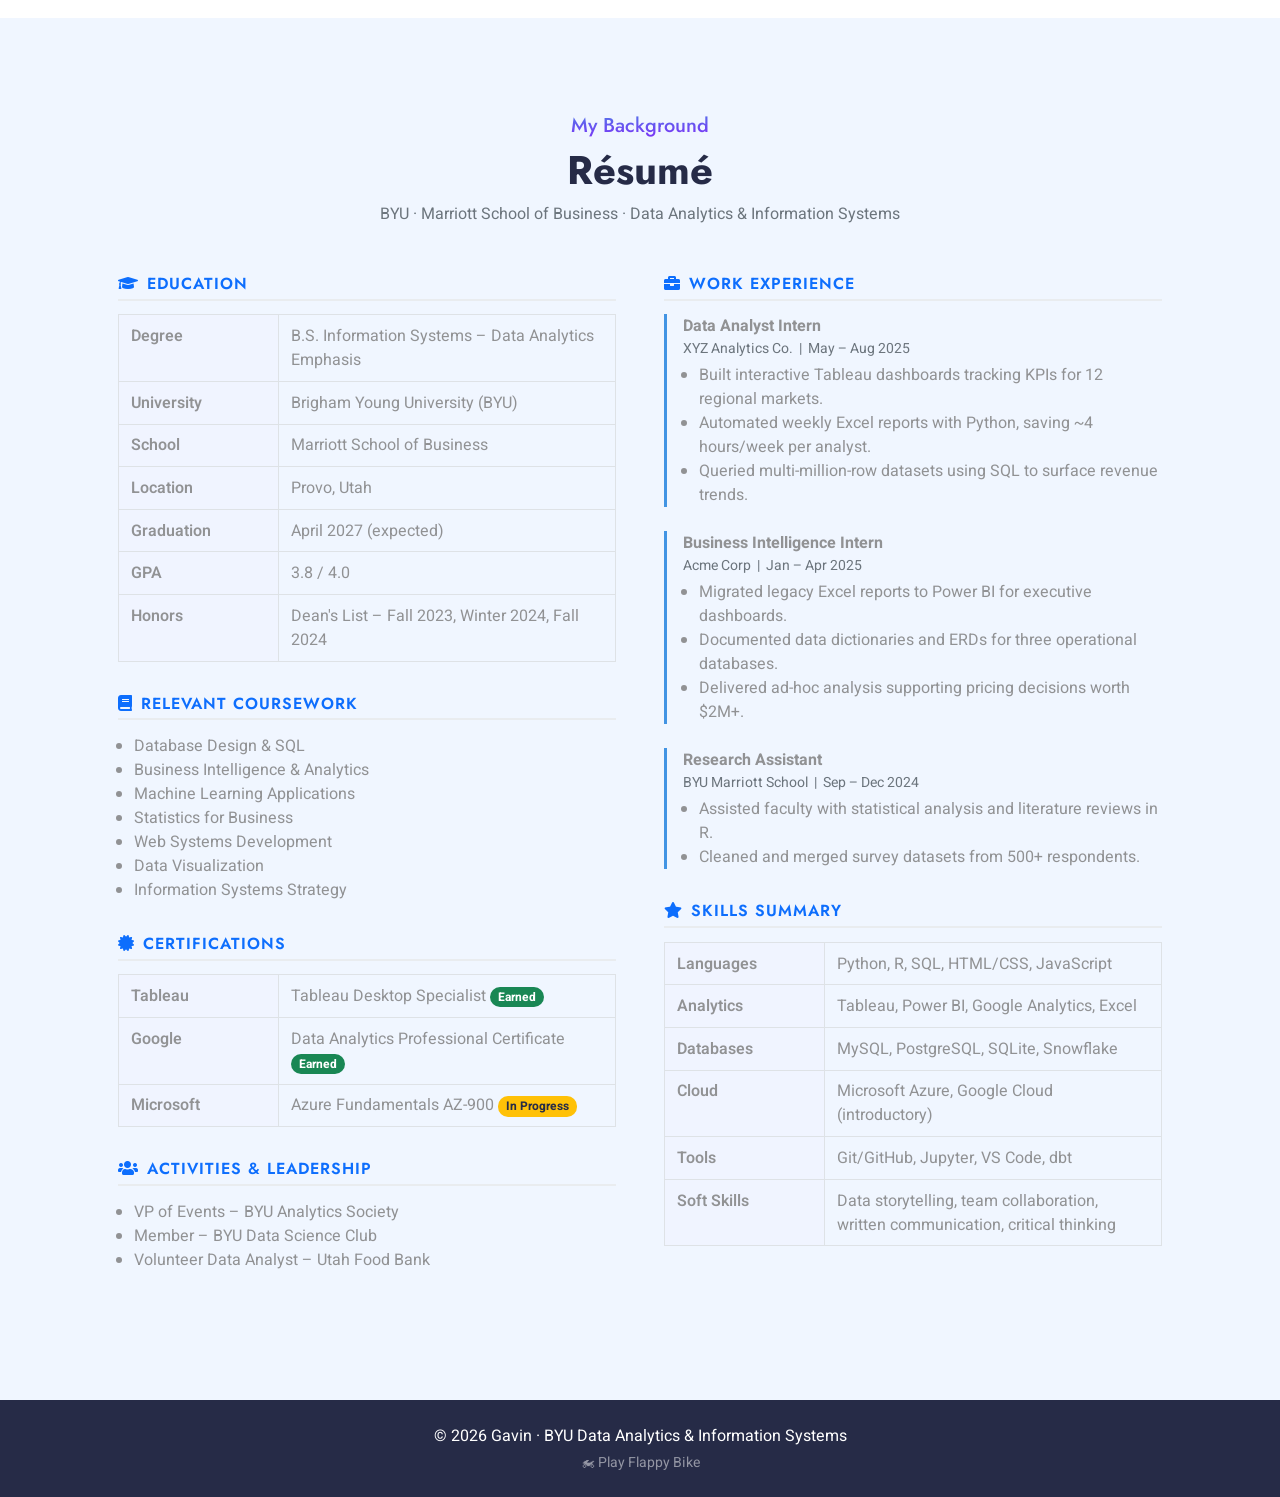
==== commit 9d054bb8: "Simplify portfolio, add game to home page, add Tableau embed - index.html: cut to 3 sections (Hero, " ====
--- a/index.html
+++ b/index.html
@@ -3,42 +3,43 @@
 
 <head>
     <meta charset="utf-8">
-    <title>Gavin – Data Analytics & IS Portfolio</title>
+    <title>Gavin – Portfolio &amp; Résumé</title>
     <meta content="width=device-width, initial-scale=1.0" name="viewport">
-    <meta content="Gavin portfolio data analytics information systems BYU" name="keywords">
-    <meta content="Portfolio and résumé for Gavin, BYU student studying Data Analytics and Information Systems." name="description">
+    <meta content="Gavin portfolio data analytics information systems BYU résumé" name="keywords">
+    <meta content="Portfolio and résumé for Gavin, BYU student in Data Analytics and Information Systems." name="description">
 
     <!-- Google Web Fonts -->
     <link rel="preconnect" href="https://fonts.googleapis.com">
     <link rel="preconnect" href="https://fonts.gstatic.com" crossorigin>
     <link href="https://fonts.googleapis.com/css2?family=Heebo:wght@400;500&family=Jost:wght@500;600;700&display=swap" rel="stylesheet">
 
-    <!-- Icon Font Stylesheet -->
+    <!-- Icons -->
     <link href="https://cdnjs.cloudflare.com/ajax/libs/font-awesome/5.10.0/css/all.min.css" rel="stylesheet">
     <link href="https://cdn.jsdelivr.net/npm/bootstrap-icons@1.4.1/font/bootstrap-icons.css" rel="stylesheet">
 
-    <!-- Libraries Stylesheet -->
+    <!-- Libraries -->
     <link href="lib/animate/animate.min.css" rel="stylesheet">
     <link href="lib/owlcarousel/assets/owl.carousel.min.css" rel="stylesheet">
 
-    <!-- Customized Bootstrap Stylesheet -->
+    <!-- Bootstrap (FitApp theme) -->
     <link href="css/bootstrap.min.css" rel="stylesheet">
-
-    <!-- Template Stylesheet -->
     <link href="css/style.css" rel="stylesheet">
 
     <style>
-        /* ── Portfolio overrides ── */
-        .skill-bar-wrap { background: #e9ecef; border-radius: 50px; height: 10px; margin-bottom: 1rem; }
-        .skill-bar      { height: 10px; border-radius: 50px; background: linear-gradient(135deg, #0d6efd, #6610f2); }
-        .section-divider { border-top: 2px solid #f0f0f0; margin: 3rem 0; }
-        .resume-card    { border-left: 4px solid #0d6efd; padding-left: 1.25rem; margin-bottom: 1.5rem; }
-        .project-card:hover { transform: translateY(-6px); transition: transform .25s; }
-        .hero-name      { font-size: clamp(2rem, 5vw, 3.5rem); font-weight: 700; }
-        .tag            { display: inline-block; background: rgba(255,255,255,.15); color: #fff;
-                          border-radius: 50px; padding: 2px 14px; font-size: .8rem; margin: 3px; }
-        .hobbies-link   { font-weight: 600; color: #fff; text-decoration: underline; }
-        .hobbies-link:hover { color: #ffd700; }
+        /* ── Overrides ── */
+        .resume-table th { background: #f0f4ff; font-weight: 600; width: 160px; vertical-align: top; }
+        .resume-table td, .resume-table th { padding: .55rem .75rem; border: 1px solid #dee2e6; }
+        .resume-section { margin-bottom: 2rem; }
+        .resume-section h4 { font-size: 1rem; font-weight: 700; text-transform: uppercase;
+                              letter-spacing: 1px; color: #0d6efd; border-bottom: 2px solid #e9ecef;
+                              padding-bottom: .35rem; margin-bottom: .85rem; }
+        .skill-bar-wrap { background: #e9ecef; border-radius: 50px; height: 8px; margin-bottom: .9rem; }
+        .skill-bar      { height: 8px; border-radius: 50px; background: linear-gradient(135deg,#0d6efd,#6610f2); }
+        .tag { display:inline-block; background:rgba(255,255,255,.15); color:#fff;
+               border-radius:50px; padding:2px 14px; font-size:.8rem; margin:3px; }
+        .game-cta { background: rgba(255,255,255,.12); border: 2px solid rgba(255,255,255,.35);
+                    border-radius: 14px; padding: 1.25rem 1.5rem; margin-top: 2rem; }
+        .hero-name { font-size: clamp(2.2rem, 5vw, 3.8rem); font-weight: 800; }
     </style>
 </head>
 
@@ -52,498 +53,308 @@
         </div>
     </div>
 
-    <!-- ═══════════════ NAVBAR & HERO ═══════════════ -->
+    <!-- ══════════════════════════════════════
+         NAVBAR & HERO
+    ══════════════════════════════════════ -->
     <div class="container-xxl position-relative p-0" id="home">
         <nav class="navbar navbar-expand-lg navbar-light px-4 px-lg-5 py-3 py-lg-0">
-            <a href="#home" class="navbar-brand p-0">
-                <h1 class="m-0">Gavin</h1>
-            </a>
+            <a href="#home" class="navbar-brand p-0"><h1 class="m-0">Gavin</h1></a>
             <button class="navbar-toggler" type="button" data-bs-toggle="collapse" data-bs-target="#navbarCollapse">
                 <span class="fa fa-bars"></span>
             </button>
             <div class="collapse navbar-collapse" id="navbarCollapse">
                 <div class="navbar-nav mx-auto py-0">
-                    <a href="#home"       class="nav-item nav-link active">Home</a>
-                    <a href="#about"      class="nav-item nav-link">About</a>
-                    <a href="#skills"     class="nav-item nav-link">Skills</a>
-                    <a href="#experience" class="nav-item nav-link">Experience</a>
-                    <a href="#resume"     class="nav-item nav-link">Résumé</a>
-                    <a href="#projects"   class="nav-item nav-link">Projects</a>
-                </div>
-                <a href="dirtbike.html" class="btn btn-primary-gradient rounded-pill py-2 px-4 ms-3 d-none d-lg-block">Hobbies</a>
+                    <a href="#home"   class="nav-item nav-link active">Home</a>
+                    <a href="#about"  class="nav-item nav-link">About</a>
+                    <a href="#resume" class="nav-item nav-link">Résumé</a>
+                </div>
+                <a href="flappybike.html" class="btn btn-primary-gradient rounded-pill py-2 px-4 ms-3 d-none d-lg-block">
+                    <i class="fa fa-gamepad me-1"></i> Play Flappy Bike
+                </a>
             </div>
         </nav>
 
         <div class="container-xxl bg-primary hero-header">
             <div class="container px-lg-5">
                 <div class="row g-5 align-items-center">
+                    <!-- Left: intro text -->
                     <div class="col-lg-7 text-center text-lg-start">
-                        <p class="text-white-50 animated slideInDown mb-2" style="font-size:1.1rem;">Hi, I'm</p>
+                        <p class="text-white-50 animated slideInDown mb-1" style="font-size:1.05rem;">Hi, I'm</p>
                         <h1 class="text-white mb-3 animated slideInDown hero-name">Gavin</h1>
-                        <h4 class="text-white-50 mb-4 animated slideInDown fw-normal">Data Analytics &amp; Information Systems @ BYU</h4>
+                        <h4 class="fw-normal mb-4 animated slideInDown" style="color:rgba(255,255,255,.75);">
+                            Data Analytics &amp; Information Systems @ BYU
+                        </h4>
                         <div class="mb-4">
                             <span class="tag">Python</span>
                             <span class="tag">SQL</span>
                             <span class="tag">Tableau</span>
-                            <span class="tag">Excel</span>
                             <span class="tag">Power BI</span>
                             <span class="tag">R</span>
-                        </div>
-                        <a href="#about"   class="btn btn-primary-gradient py-sm-3 px-4 px-sm-5 rounded-pill me-3 animated slideInLeft">About Me</a>
-                        <a href="#projects" class="btn btn-secondary-gradient py-sm-3 px-4 px-sm-5 rounded-pill animated slideInRight">My Projects</a>
-                    </div>
+                            <span class="tag">Excel</span>
+                        </div>
+                        <a href="#about"  class="btn btn-primary-gradient py-sm-3 px-4 px-sm-5 rounded-pill me-3 animated slideInLeft">About Me</a>
+                        <a href="#resume" class="btn btn-secondary-gradient py-sm-3 px-4 px-sm-5 rounded-pill animated slideInRight">Résumé</a>
+
+                        <!-- Game CTA — visible right on the home page -->
+                        <div class="game-cta wow fadeInUp" data-wow-delay="0.5s">
+                            <div class="d-flex align-items-center gap-3 flex-wrap justify-content-center justify-content-lg-start">
+                                <span style="font-size:2.5rem;">&#x1F3CD;</span>
+                                <div>
+                                    <p class="text-white mb-1 fw-semibold">I also built a browser game!</p>
+                                    <p class="text-white-50 mb-0" style="font-size:.88rem;">Guide a dirt bike through canyon obstacles — no download needed.</p>
+                                </div>
+                                <a href="flappybike.html" class="btn btn-light rounded-pill px-4 py-2 fw-bold ms-auto" style="color:#0d6efd;white-space:nowrap;">
+                                    Play Flappy Bike &rarr;
+                                </a>
+                            </div>
+                        </div>
+                    </div>
+
+                    <!-- Right: decorative icon -->
                     <div class="col-lg-5 d-flex justify-content-center justify-content-lg-end wow fadeInUp" data-wow-delay="0.3s">
-                        <div class="text-center text-white">
-                            <i class="fa fa-chart-bar" style="font-size:9rem;opacity:.35;"></i>
-                            <p class="mt-3 text-white-50 fst-italic">"Turning data into decisions."</p>
-                            <p class="mt-2">
-                                <a href="dirtbike.html" class="hobbies-link">Check out my dirt-biking hobby page →</a>
-                            </p>
-                        </div>
-                    </div>
-                </div>
-            </div>
-        </div>
-    </div>
-    <!-- Navbar & Hero End -->
-
-
-    <!-- ═══════════════ ABOUT ═══════════════ -->
+                        <div class="text-center">
+                            <i class="fa fa-chart-bar text-white" style="font-size:8rem;opacity:.25;"></i>
+                            <p class="text-white-50 fst-italic mt-3">"Turning data into decisions."</p>
+                        </div>
+                    </div>
+                </div>
+            </div>
+        </div>
+    </div>
+    <!-- Hero End -->
+
+
+    <!-- ══════════════════════════════════════
+         ABOUT
+    ══════════════════════════════════════ -->
     <div class="container-xxl py-5" id="about">
         <div class="container py-5 px-lg-5">
             <div class="text-center wow fadeInUp" data-wow-delay="0.1s">
                 <h5 class="text-primary-gradient fw-medium">Get to Know Me</h5>
                 <h1 class="mb-5">About Me</h1>
             </div>
-            <div class="row g-5 align-items-center">
-                <div class="col-lg-4 text-center wow fadeInUp" data-wow-delay="0.1s">
-                    <div class="bg-primary rounded-circle d-inline-flex align-items-center justify-content-center" style="width:180px;height:180px;">
-                        <i class="fa fa-user text-white" style="font-size:6rem;"></i>
-                    </div>
-                    <div class="mt-4">
-                        <h4 class="mb-1">Gavin</h4>
-                        <p class="text-muted mb-2">BYU Student · Provo, UT</p>
-                        <div class="d-flex justify-content-center gap-3 mt-3">
-                            <a href="https://linkedin.com" target="_blank" class="btn btn-sm btn-outline-primary rounded-pill"><i class="fab fa-linkedin-in me-1"></i>LinkedIn</a>
-                            <a href="https://github.com" target="_blank" class="btn btn-sm btn-outline-dark rounded-pill"><i class="fab fa-github me-1"></i>GitHub</a>
-                        </div>
-                    </div>
-                </div>
-                <div class="col-lg-8 wow fadeInUp" data-wow-delay="0.3s">
-                    <h5 class="text-primary-gradient fw-medium">Who I Am</h5>
-                    <p class="mb-4">
+            <div class="row g-5 align-items-start">
+
+                <!-- Bio -->
+                <div class="col-lg-6 wow fadeInUp" data-wow-delay="0.1s">
+                    <div class="d-flex align-items-center mb-4">
+                        <div class="bg-primary rounded-circle d-flex align-items-center justify-content-center me-4 flex-shrink-0" style="width:80px;height:80px;">
+                            <i class="fa fa-user text-white fa-2x"></i>
+                        </div>
+                        <div>
+                            <h4 class="mb-0">Gavin</h4>
+                            <p class="text-muted mb-0">BYU Marriott School · Provo, UT</p>
+                        </div>
+                    </div>
+                    <p>
                         I'm a junior at Brigham Young University pursuing a double emphasis in
-                        <strong>Data Analytics</strong> and <strong>Information Systems</strong>
-                        within the Marriott School of Business. I love transforming messy datasets
-                        into clear stories that drive smart decisions, and I'm equally passionate
-                        about building the data pipelines and dashboards that make those stories
-                        possible.
+                        <strong>Data Analytics</strong> and <strong>Information Systems</strong>.
+                        I love transforming messy datasets into clear stories that drive smart
+                        decisions, and I'm equally passionate about building the pipelines and
+                        dashboards that make those stories possible.
                     </p>
-                    <p class="mb-4">
-                        Outside the classroom I spend my weekends tearing up trails on my dirt
-                        bike, chasing powder on the ski slopes, and building side projects that
-                        let me practice everything from SQL querying to machine-learning
-                        experimentation. I'm actively seeking internship and co-op opportunities
-                        where I can apply analytical skills to real-world business problems.
+                    <p>
+                        Outside the classroom I spend my weekends riding dirt bikes through Utah's
+                        canyon country, chasing powder on the ski slopes, and building side
+                        projects that let me practice everything from SQL querying to machine-learning
+                        experimentation.
                     </p>
-                    <div class="row g-3">
-                        <div class="col-sm-6">
-                            <div class="d-flex align-items-center">
-                                <i class="fa fa-graduation-cap text-primary me-3 fa-lg"></i>
-                                <div><small class="text-muted">University</small><br><strong>Brigham Young University</strong></div>
-                            </div>
-                        </div>
-                        <div class="col-sm-6">
-                            <div class="d-flex align-items-center">
-                                <i class="fa fa-book-open text-primary me-3 fa-lg"></i>
-                                <div><small class="text-muted">Major</small><br><strong>Data Analytics &amp; IS</strong></div>
-                            </div>
-                        </div>
-                        <div class="col-sm-6">
-                            <div class="d-flex align-items-center">
-                                <i class="fa fa-map-marker-alt text-primary me-3 fa-lg"></i>
-                                <div><small class="text-muted">Location</small><br><strong>Provo, Utah</strong></div>
-                            </div>
-                        </div>
-                        <div class="col-sm-6">
-                            <div class="d-flex align-items-center">
-                                <i class="fa fa-calendar text-primary me-3 fa-lg"></i>
-                                <div><small class="text-muted">Expected Graduation</small><br><strong>April 2027</strong></div>
-                            </div>
-                        </div>
-                    </div>
-                </div>
+                    <p>
+                        I'm actively seeking summer internship and co-op opportunities where I
+                        can apply analytical skills to real-world business problems.
+                    </p>
+                    <div class="d-flex gap-3 mt-3">
+                        <a href="https://www.linkedin.com" target="_blank" class="btn btn-outline-primary rounded-pill btn-sm"><i class="fab fa-linkedin-in me-1"></i>LinkedIn</a>
+                        <a href="https://www.github.com" target="_blank" class="btn btn-outline-dark rounded-pill btn-sm"><i class="fab fa-github me-1"></i>GitHub</a>
+                    </div>
+                </div>
+
+                <!-- Skills -->
+                <div class="col-lg-6 wow fadeInUp" data-wow-delay="0.3s">
+                    <h5 class="mb-4 text-primary-gradient fw-medium">Technical Skills</h5>
+
+                    <div class="d-flex justify-content-between mb-1"><span>SQL / Database Design</span><span>90%</span></div>
+                    <div class="skill-bar-wrap"><div class="skill-bar" style="width:90%"></div></div>
+
+                    <div class="d-flex justify-content-between mb-1"><span>Python (pandas, NumPy, matplotlib)</span><span>85%</span></div>
+                    <div class="skill-bar-wrap"><div class="skill-bar" style="width:85%"></div></div>
+
+                    <div class="d-flex justify-content-between mb-1"><span>Excel / Google Sheets</span><span>88%</span></div>
+                    <div class="skill-bar-wrap"><div class="skill-bar" style="width:88%"></div></div>
+
+                    <div class="d-flex justify-content-between mb-1"><span>Tableau / Power BI</span><span>82%</span></div>
+                    <div class="skill-bar-wrap"><div class="skill-bar" style="width:82%"></div></div>
+
+                    <div class="d-flex justify-content-between mb-1"><span>R (tidyverse, ggplot2)</span><span>70%</span></div>
+                    <div class="skill-bar-wrap"><div class="skill-bar" style="width:70%"></div></div>
+
+                    <div class="d-flex justify-content-between mb-1"><span>HTML / CSS / Bootstrap</span><span>75%</span></div>
+                    <div class="skill-bar-wrap"><div class="skill-bar" style="width:75%"></div></div>
+
+                    <h5 class="mt-4 mb-3">Tools &amp; Platforms</h5>
+                    <span class="badge bg-primary me-1 mb-2 py-2 px-3">Tableau</span>
+                    <span class="badge bg-primary me-1 mb-2 py-2 px-3">Power BI</span>
+                    <span class="badge bg-secondary me-1 mb-2 py-2 px-3">MySQL</span>
+                    <span class="badge bg-secondary me-1 mb-2 py-2 px-3">PostgreSQL</span>
+                    <span class="badge bg-dark me-1 mb-2 py-2 px-3">Git / GitHub</span>
+                    <span class="badge bg-dark me-1 mb-2 py-2 px-3">Jupyter</span>
+                    <span class="badge bg-info text-dark me-1 mb-2 py-2 px-3">Azure</span>
+                    <span class="badge bg-info text-dark me-1 mb-2 py-2 px-3">Snowflake</span>
+                </div>
+
             </div>
         </div>
     </div>
     <!-- About End -->
 
 
-    <!-- ═══════════════ SKILLS ═══════════════ -->
-    <div class="container-xxl py-5 bg-light" id="skills">
+    <!-- ══════════════════════════════════════
+         RÉSUMÉ (HTML — no PDF)
+    ══════════════════════════════════════ -->
+    <div class="container-xxl py-5 bg-light" id="resume">
         <div class="container py-5 px-lg-5">
             <div class="text-center wow fadeInUp" data-wow-delay="0.1s">
-                <h5 class="text-primary-gradient fw-medium">What I Work With</h5>
-                <h1 class="mb-5">Technical Skills</h1>
-            </div>
+                <h5 class="text-primary-gradient fw-medium">My Background</h5>
+                <h1 class="mb-2">Résumé</h1>
+                <p class="text-muted mb-5">BYU · Marriott School of Business · Data Analytics &amp; Information Systems</p>
+            </div>
+
             <div class="row g-5">
-                <!-- Left column: proficiency bars -->
+
+                <!-- LEFT COLUMN -->
                 <div class="col-lg-6 wow fadeInUp" data-wow-delay="0.1s">
-                    <h5 class="mb-4">Analytics &amp; Programming</h5>
-
-                    <div class="d-flex justify-content-between mb-1"><span>Python (pandas, NumPy, matplotlib)</span><span>85%</span></div>
-                    <div class="skill-bar-wrap"><div class="skill-bar" style="width:85%"></div></div>
-
-                    <div class="d-flex justify-content-between mb-1"><span>SQL / Database Design</span><span>90%</span></div>
-                    <div class="skill-bar-wrap"><div class="skill-bar" style="width:90%"></div></div>
-
-                    <div class="d-flex justify-content-between mb-1"><span>R (tidyverse, ggplot2)</span><span>70%</span></div>
-                    <div class="skill-bar-wrap"><div class="skill-bar" style="width:70%"></div></div>
-
-                    <div class="d-flex justify-content-between mb-1"><span>Excel / Google Sheets (pivot tables, VBA)</span><span>88%</span></div>
-                    <div class="skill-bar-wrap"><div class="skill-bar" style="width:88%"></div></div>
-
-                    <div class="d-flex justify-content-between mb-1"><span>HTML / CSS / Bootstrap</span><span>75%</span></div>
-                    <div class="skill-bar-wrap"><div class="skill-bar" style="width:75%"></div></div>
-                </div>
-
-                <!-- Right column: tool badges + soft skills -->
-                <div class="col-lg-6 wow fadeInUp" data-wow-delay="0.3s">
-                    <h5 class="mb-4">Tools &amp; Platforms</h5>
-                    <div class="mb-4">
-                        <span class="badge bg-primary me-2 mb-2 fs-6 fw-normal py-2 px-3">Tableau</span>
-                        <span class="badge bg-primary me-2 mb-2 fs-6 fw-normal py-2 px-3">Power BI</span>
-                        <span class="badge bg-primary me-2 mb-2 fs-6 fw-normal py-2 px-3">Google Analytics</span>
-                        <span class="badge bg-secondary me-2 mb-2 fs-6 fw-normal py-2 px-3">MySQL</span>
-                        <span class="badge bg-secondary me-2 mb-2 fs-6 fw-normal py-2 px-3">PostgreSQL</span>
-                        <span class="badge bg-secondary me-2 mb-2 fs-6 fw-normal py-2 px-3">SQLite</span>
-                        <span class="badge bg-dark me-2 mb-2 fs-6 fw-normal py-2 px-3">Git / GitHub</span>
-                        <span class="badge bg-dark me-2 mb-2 fs-6 fw-normal py-2 px-3">VS Code</span>
-                        <span class="badge bg-dark me-2 mb-2 fs-6 fw-normal py-2 px-3">Jupyter</span>
-                        <span class="badge bg-info text-dark me-2 mb-2 fs-6 fw-normal py-2 px-3">Azure</span>
-                        <span class="badge bg-info text-dark me-2 mb-2 fs-6 fw-normal py-2 px-3">Snowflake</span>
-                    </div>
-                    <hr>
-                    <h5 class="mb-3">Soft Skills</h5>
-                    <ul class="list-unstyled row row-cols-2">
-                        <li class="col mb-2"><i class="fa fa-check-circle text-primary me-2"></i>Data Storytelling</li>
-                        <li class="col mb-2"><i class="fa fa-check-circle text-primary me-2"></i>Critical Thinking</li>
-                        <li class="col mb-2"><i class="fa fa-check-circle text-primary me-2"></i>Team Collaboration</li>
-                        <li class="col mb-2"><i class="fa fa-check-circle text-primary me-2"></i>Written Communication</li>
-                        <li class="col mb-2"><i class="fa fa-check-circle text-primary me-2"></i>Problem Solving</li>
-                        <li class="col mb-2"><i class="fa fa-check-circle text-primary me-2"></i>Time Management</li>
-                    </ul>
-                </div>
-            </div>
-        </div>
-    </div>
-    <!-- Skills End -->
-
-
-    <!-- ═══════════════ EXPERIENCE ═══════════════ -->
-    <div class="container-xxl py-5" id="experience">
-        <div class="container py-5 px-lg-5">
-            <div class="text-center wow fadeInUp" data-wow-delay="0.1s">
-                <h5 class="text-primary-gradient fw-medium">Where I've Worked</h5>
-                <h1 class="mb-5">Experience</h1>
-            </div>
-
-            <div class="row g-5">
-                <!-- Work Experience -->
-                <div class="col-lg-6 wow fadeInUp" data-wow-delay="0.1s">
-                    <h4 class="mb-4"><i class="fa fa-briefcase text-primary me-2"></i>Work Experience</h4>
-
-                    <div class="resume-card">
-                        <h5 class="mb-1">Data Analyst Intern</h5>
-                        <p class="text-muted mb-2 small">XYZ Analytics Co. &nbsp;|&nbsp; May 2025 – Aug 2025</p>
+
+                    <!-- Education -->
+                    <div class="resume-section">
+                        <h4><i class="fa fa-graduation-cap me-2"></i>Education</h4>
+                        <table class="resume-table w-100">
+                            <tr><th>Degree</th><td>B.S. Information Systems – Data Analytics Emphasis</td></tr>
+                            <tr><th>University</th><td>Brigham Young University (BYU)</td></tr>
+                            <tr><th>School</th><td>Marriott School of Business</td></tr>
+                            <tr><th>Location</th><td>Provo, Utah</td></tr>
+                            <tr><th>Graduation</th><td>April 2027 (expected)</td></tr>
+                            <tr><th>GPA</th><td>3.8 / 4.0</td></tr>
+                            <tr><th>Honors</th><td>Dean's List – Fall 2023, Winter 2024, Fall 2024</td></tr>
+                        </table>
+                    </div>
+
+                    <!-- Relevant Coursework -->
+                    <div class="resume-section">
+                        <h4><i class="fa fa-book me-2"></i>Relevant Coursework</h4>
                         <ul class="mb-0 ps-3">
-                            <li>Built interactive Tableau dashboards tracking KPIs for 12 regional markets.</li>
-                            <li>Automated weekly Excel reports with Python, saving ~4 hours/week per analyst.</li>
-                            <li>Queried multi-million-row datasets using SQL to surface revenue trends.</li>
+                            <li>Database Design &amp; SQL</li>
+                            <li>Business Intelligence &amp; Analytics</li>
+                            <li>Machine Learning Applications</li>
+                            <li>Statistics for Business</li>
+                            <li>Web Systems Development</li>
+                            <li>Data Visualization</li>
+                            <li>Information Systems Strategy</li>
                         </ul>
                     </div>
 
-                    <div class="resume-card">
-                        <h5 class="mb-1">Business Intelligence Intern</h5>
-                        <p class="text-muted mb-2 small">Acme Corp &nbsp;|&nbsp; Jan 2025 – Apr 2025</p>
-                        <ul class="mb-0 ps-3">
-                            <li>Collaborated with the data team to migrate legacy reports from Excel to Power BI.</li>
-                            <li>Documented data dictionaries and ERDs for three operational databases.</li>
-                            <li>Delivered ad-hoc analysis to support pricing decisions worth $2M+.</li>
-                        </ul>
-                    </div>
-
-                    <div class="resume-card">
-                        <h5 class="mb-1">Campus Research Assistant</h5>
-                        <p class="text-muted mb-2 small">BYU Marriott School &nbsp;|&nbsp; Sep 2024 – Dec 2024</p>
-                        <ul class="mb-0 ps-3">
-                            <li>Assisted faculty with literature reviews and statistical analysis in R.</li>
-                            <li>Cleaned and merged survey datasets from 500+ respondents.</li>
-                        </ul>
-                    </div>
-                </div>
-
-                <!-- Education -->
-                <div class="col-lg-6 wow fadeInUp" data-wow-delay="0.3s">
-                    <h4 class="mb-4"><i class="fa fa-university text-primary me-2"></i>Education</h4>
-
-                    <div class="resume-card">
-                        <h5 class="mb-1">Brigham Young University</h5>
-                        <p class="text-muted mb-2 small">B.S. Information Systems – Data Analytics Emphasis &nbsp;|&nbsp; 2023 – 2027</p>
-                        <ul class="mb-0 ps-3">
-                            <li>GPA: 3.8 / 4.0</li>
-                            <li>Relevant coursework: Database Design, Business Intelligence, Machine Learning, Statistics, Web Development.</li>
-                            <li>Member of BYU Data Science Club and Analytics Society.</li>
-                        </ul>
-                    </div>
-
-                    <div class="resume-card">
-                        <h5 class="mb-1">Certifications &amp; Training</h5>
-                        <p class="text-muted mb-2 small">Ongoing</p>
-                        <ul class="mb-0 ps-3">
-                            <li>Tableau Desktop Specialist <span class="badge bg-success">Earned</span></li>
-                            <li>Google Data Analytics Professional Certificate <span class="badge bg-success">Earned</span></li>
-                            <li>Microsoft Azure Fundamentals AZ-900 <span class="badge bg-warning text-dark">In Progress</span></li>
-                        </ul>
-                    </div>
-
-                    <div class="resume-card">
-                        <h5 class="mb-1">Activities &amp; Leadership</h5>
-                        <p class="text-muted mb-2 small"></p>
+                    <!-- Certifications -->
+                    <div class="resume-section">
+                        <h4><i class="fa fa-certificate me-2"></i>Certifications</h4>
+                        <table class="resume-table w-100">
+                            <tr>
+                                <th>Tableau</th>
+                                <td>Tableau Desktop Specialist <span class="badge bg-success">Earned</span></td>
+                            </tr>
+                            <tr>
+                                <th>Google</th>
+                                <td>Data Analytics Professional Certificate <span class="badge bg-success">Earned</span></td>
+                            </tr>
+                            <tr>
+                                <th>Microsoft</th>
+                                <td>Azure Fundamentals AZ-900 <span class="badge bg-warning text-dark">In Progress</span></td>
+                            </tr>
+                        </table>
+                    </div>
+
+                    <!-- Activities -->
+                    <div class="resume-section">
+                        <h4><i class="fa fa-users me-2"></i>Activities &amp; Leadership</h4>
                         <ul class="mb-0 ps-3">
                             <li>VP of Events – BYU Analytics Society</li>
-                            <li>Volunteer – Utah Food Bank data team</li>
-                            <li>Dean's List (Fall 2023, Winter 2024, Fall 2024)</li>
+                            <li>Member – BYU Data Science Club</li>
+                            <li>Volunteer Data Analyst – Utah Food Bank</li>
                         </ul>
                     </div>
-                </div>
-            </div>
-        </div>
-    </div>
-    <!-- Experience End -->
-
-
-    <!-- ═══════════════ RÉSUMÉ ═══════════════ -->
-    <div class="container-xxl py-5 bg-light" id="resume">
-        <div class="container py-5 px-lg-5 text-center">
-            <div class="wow fadeInUp" data-wow-delay="0.1s">
-                <h5 class="text-primary-gradient fw-medium">One-Page Summary</h5>
-                <h1 class="mb-4">Résumé</h1>
-                <p class="text-muted mb-5 col-lg-7 mx-auto">
-                    Download my full résumé for a concise overview of my education,
-                    experience, and skills — formatted and ready to share.
-                </p>
-                <a href="resume.pdf" class="btn btn-primary-gradient rounded-pill py-3 px-5 fs-5 me-3 wow zoomIn" data-wow-delay="0.1s">
-                    <i class="fa fa-download me-2"></i>Download PDF
-                </a>
-                <a href="#contact" class="btn btn-secondary-gradient rounded-pill py-3 px-5 fs-5 wow zoomIn" data-wow-delay="0.3s">
-                    <i class="fa fa-envelope me-2"></i>Contact Me
-                </a>
-            </div>
-
-            <!-- Inline résumé preview -->
-            <div class="row mt-5 text-start g-4 wow fadeInUp" data-wow-delay="0.2s">
-                <div class="col-md-4">
-                    <div class="card border-0 shadow-sm h-100 p-4">
-                        <h6 class="text-primary fw-bold mb-3"><i class="fa fa-user me-2"></i>Contact</h6>
-                        <p class="mb-1"><i class="fa fa-envelope text-muted me-2"></i>gavin@example.com</p>
-                        <p class="mb-1"><i class="fab fa-linkedin text-muted me-2"></i>linkedin.com/in/gavin</p>
-                        <p class="mb-1"><i class="fab fa-github text-muted me-2"></i>github.com/gavin</p>
-                        <p class="mb-0"><i class="fa fa-map-marker-alt text-muted me-2"></i>Provo, Utah</p>
-                    </div>
-                </div>
-                <div class="col-md-4">
-                    <div class="card border-0 shadow-sm h-100 p-4">
-                        <h6 class="text-primary fw-bold mb-3"><i class="fa fa-star me-2"></i>Top Skills</h6>
-                        <p class="mb-1">SQL &amp; Database Querying</p>
-                        <p class="mb-1">Python Data Analysis</p>
-                        <p class="mb-1">Tableau / Power BI</p>
-                        <p class="mb-1">Statistical Modeling (R)</p>
-                        <p class="mb-0">Excel / Data Wrangling</p>
-                    </div>
-                </div>
-                <div class="col-md-4">
-                    <div class="card border-0 shadow-sm h-100 p-4">
-                        <h6 class="text-primary fw-bold mb-3"><i class="fa fa-trophy me-2"></i>Highlights</h6>
-                        <p class="mb-1">GPA: 3.8 / 4.0</p>
-                        <p class="mb-1">2× Data Analytics Intern</p>
-                        <p class="mb-1">Tableau Certified</p>
-                        <p class="mb-1">Google DA Certificate</p>
-                        <p class="mb-0">Dean's List × 3</p>
-                    </div>
-                </div>
-            </div>
+
+                </div>
+
+                <!-- RIGHT COLUMN -->
+                <div class="col-lg-6 wow fadeInUp" data-wow-delay="0.3s">
+
+                    <!-- Work Experience -->
+                    <div class="resume-section">
+                        <h4><i class="fa fa-briefcase me-2"></i>Work Experience</h4>
+
+                        <div class="mb-4 ps-3 border-start border-primary border-3">
+                            <p class="fw-bold mb-0">Data Analyst Intern</p>
+                            <p class="text-muted small mb-1">XYZ Analytics Co. &nbsp;|&nbsp; May – Aug 2025</p>
+                            <ul class="mb-0 ps-3">
+                                <li>Built interactive Tableau dashboards tracking KPIs for 12 regional markets.</li>
+                                <li>Automated weekly Excel reports with Python, saving ~4 hours/week per analyst.</li>
+                                <li>Queried multi-million-row datasets using SQL to surface revenue trends.</li>
+                            </ul>
+                        </div>
+
+                        <div class="mb-4 ps-3 border-start border-primary border-3">
+                            <p class="fw-bold mb-0">Business Intelligence Intern</p>
+                            <p class="text-muted small mb-1">Acme Corp &nbsp;|&nbsp; Jan – Apr 2025</p>
+                            <ul class="mb-0 ps-3">
+                                <li>Migrated legacy Excel reports to Power BI for executive dashboards.</li>
+                                <li>Documented data dictionaries and ERDs for three operational databases.</li>
+                                <li>Delivered ad-hoc analysis supporting pricing decisions worth $2M+.</li>
+                            </ul>
+                        </div>
+
+                        <div class="mb-0 ps-3 border-start border-primary border-3">
+                            <p class="fw-bold mb-0">Research Assistant</p>
+                            <p class="text-muted small mb-1">BYU Marriott School &nbsp;|&nbsp; Sep – Dec 2024</p>
+                            <ul class="mb-0 ps-3">
+                                <li>Assisted faculty with statistical analysis and literature reviews in R.</li>
+                                <li>Cleaned and merged survey datasets from 500+ respondents.</li>
+                            </ul>
+                        </div>
+                    </div>
+
+                    <!-- Skills Summary -->
+                    <div class="resume-section">
+                        <h4><i class="fa fa-star me-2"></i>Skills Summary</h4>
+                        <table class="resume-table w-100">
+                            <tr><th>Languages</th><td>Python, R, SQL, HTML/CSS, JavaScript</td></tr>
+                            <tr><th>Analytics</th><td>Tableau, Power BI, Google Analytics, Excel</td></tr>
+                            <tr><th>Databases</th><td>MySQL, PostgreSQL, SQLite, Snowflake</td></tr>
+                            <tr><th>Cloud</th><td>Microsoft Azure, Google Cloud (introductory)</td></tr>
+                            <tr><th>Tools</th><td>Git/GitHub, Jupyter, VS Code, dbt</td></tr>
+                            <tr><th>Soft Skills</th><td>Data storytelling, team collaboration, written communication, critical thinking</td></tr>
+                        </table>
+                    </div>
+
+                </div>
+            </div><!-- /row -->
         </div>
     </div>
     <!-- Résumé End -->
 
 
-    <!-- ═══════════════ PROJECTS ═══════════════ -->
-    <div class="container-xxl py-5" id="projects">
-        <div class="container py-5 px-lg-5">
-            <div class="text-center wow fadeInUp" data-wow-delay="0.1s">
-                <h5 class="text-primary-gradient fw-medium">What I've Built</h5>
-                <h1 class="mb-5">Projects</h1>
-            </div>
-            <div class="row g-4">
-
-                <div class="col-md-6 col-lg-4 wow fadeInUp project-card" data-wow-delay="0.1s">
-                    <div class="card border-0 shadow h-100">
-                        <div class="card-header bg-primary text-white py-3 border-0">
-                            <i class="fa fa-chart-line fa-2x mb-2"></i>
-                            <h5 class="mb-0">Sales Dashboard</h5>
-                        </div>
-                        <div class="card-body p-4">
-                            <p class="text-muted">Interactive Tableau dashboard visualizing 3 years of retail sales across 50+ product categories with dynamic filters and trend forecasting.</p>
-                            <div class="mt-3">
-                                <span class="badge bg-light text-dark me-1">Tableau</span>
-                                <span class="badge bg-light text-dark me-1">SQL</span>
-                                <span class="badge bg-light text-dark">Excel</span>
-                            </div>
-                        </div>
-                        <div class="card-footer bg-white border-0 pt-0 pb-3 px-4">
-                            <a href="https://github.com" target="_blank" class="btn btn-sm btn-outline-primary rounded-pill">View on GitHub</a>
-                        </div>
-                    </div>
-                </div>
-
-                <div class="col-md-6 col-lg-4 wow fadeInUp project-card" data-wow-delay="0.2s">
-                    <div class="card border-0 shadow h-100">
-                        <div class="card-header bg-primary text-white py-3 border-0">
-                            <i class="fa fa-database fa-2x mb-2"></i>
-                            <h5 class="mb-0">Customer Churn Predictor</h5>
-                        </div>
-                        <div class="card-body p-4">
-                            <p class="text-muted">Python machine-learning model (Random Forest, 91% accuracy) predicting telecom customer churn, with an automated weekly ETL pipeline.</p>
-                            <div class="mt-3">
-                                <span class="badge bg-light text-dark me-1">Python</span>
-                                <span class="badge bg-light text-dark me-1">sklearn</span>
-                                <span class="badge bg-light text-dark">pandas</span>
-                            </div>
-                        </div>
-                        <div class="card-footer bg-white border-0 pt-0 pb-3 px-4">
-                            <a href="https://github.com" target="_blank" class="btn btn-sm btn-outline-primary rounded-pill">View on GitHub</a>
-                        </div>
-                    </div>
-                </div>
-
-                <div class="col-md-6 col-lg-4 wow fadeInUp project-card" data-wow-delay="0.3s">
-                    <div class="card border-0 shadow h-100">
-                        <div class="card-header bg-primary text-white py-3 border-0">
-                            <i class="fa fa-globe fa-2x mb-2"></i>
-                            <h5 class="mb-0">Web Scraper + Analysis</h5>
-                        </div>
-                        <div class="card-body p-4">
-                            <p class="text-muted">BeautifulSoup/Requests scraper pulling 10,000+ job listings, cleaned with pandas and visualized by geography, salary, and tech stack.</p>
-                            <div class="mt-3">
-                                <span class="badge bg-light text-dark me-1">Python</span>
-                                <span class="badge bg-light text-dark me-1">BeautifulSoup</span>
-                                <span class="badge bg-light text-dark">matplotlib</span>
-                            </div>
-                        </div>
-                        <div class="card-footer bg-white border-0 pt-0 pb-3 px-4">
-                            <a href="https://github.com" target="_blank" class="btn btn-sm btn-outline-primary rounded-pill">View on GitHub</a>
-                        </div>
-                    </div>
-                </div>
-
-                <div class="col-md-6 col-lg-4 wow fadeInUp project-card" data-wow-delay="0.1s">
-                    <div class="card border-0 shadow h-100">
-                        <div class="card-header bg-secondary text-white py-3 border-0">
-                            <i class="fa fa-map fa-2x mb-2"></i>
-                            <h5 class="mb-0">Utah Housing Market Analysis</h5>
-                        </div>
-                        <div class="card-body p-4">
-                            <p class="text-muted">R-based regression analysis of Utah county housing prices (2018–2024), with interactive leaflet maps and tidyverse data pipeline.</p>
-                            <div class="mt-3">
-                                <span class="badge bg-light text-dark me-1">R</span>
-                                <span class="badge bg-light text-dark me-1">ggplot2</span>
-                                <span class="badge bg-light text-dark">leaflet</span>
-                            </div>
-                        </div>
-                        <div class="card-footer bg-white border-0 pt-0 pb-3 px-4">
-                            <a href="https://github.com" target="_blank" class="btn btn-sm btn-outline-primary rounded-pill">View on GitHub</a>
-                        </div>
-                    </div>
-                </div>
-
-                <div class="col-md-6 col-lg-4 wow fadeInUp project-card" data-wow-delay="0.2s">
-                    <div class="card border-0 shadow h-100">
-                        <div class="card-header bg-secondary text-white py-3 border-0">
-                            <i class="fa fa-gamepad fa-2x mb-2"></i>
-                            <h5 class="mb-0">Flappy Bike Game</h5>
-                        </div>
-                        <div class="card-body p-4">
-                            <p class="text-muted">Browser-based Flappy Bird clone built with vanilla JavaScript and HTML5 Canvas — the bird is a dirt bike and the pipes are canyon walls.</p>
-                            <div class="mt-3">
-                                <span class="badge bg-light text-dark me-1">JavaScript</span>
-                                <span class="badge bg-light text-dark me-1">HTML5 Canvas</span>
-                                <span class="badge bg-light text-dark">CSS</span>
-                            </div>
-                        </div>
-                        <div class="card-footer bg-white border-0 pt-0 pb-3 px-4">
-                            <a href="flappybike.html" class="btn btn-sm btn-outline-secondary rounded-pill">Play Now</a>
-                        </div>
-                    </div>
-                </div>
-
-                <div class="col-md-6 col-lg-4 wow fadeInUp project-card" data-wow-delay="0.3s">
-                    <div class="card border-0 shadow h-100">
-                        <div class="card-header bg-secondary text-white py-3 border-0">
-                            <i class="fa fa-file-alt fa-2x mb-2"></i>
-                            <h5 class="mb-0">Portfolio Website</h5>
-                        </div>
-                        <div class="card-body p-4">
-                            <p class="text-muted">This site! Built using the FitApp Bootstrap theme, customized into a full portfolio with Bootstrap components, custom CSS, and vanilla JS.</p>
-                            <div class="mt-3">
-                                <span class="badge bg-light text-dark me-1">HTML/CSS</span>
-                                <span class="badge bg-light text-dark me-1">Bootstrap 5</span>
-                                <span class="badge bg-light text-dark">GitHub Pages</span>
-                            </div>
-                        </div>
-                        <div class="card-footer bg-white border-0 pt-0 pb-3 px-4">
-                            <a href="https://github.com" target="_blank" class="btn btn-sm btn-outline-secondary rounded-pill">View Source</a>
-                        </div>
-                    </div>
-                </div>
-
-            </div>
-        </div>
-    </div>
-    <!-- Projects End -->
-
-
-    <!-- ═══════════════ CONTACT / FOOTER ═══════════════ -->
-    <div class="container-xxl bg-primary text-center py-5" id="contact">
-        <div class="container py-4 px-lg-5">
-            <div class="wow fadeInUp" data-wow-delay="0.1s">
-                <h5 class="text-white-50 fw-normal mb-2">Get In Touch</h5>
-                <h1 class="text-white mb-4">Let's Work Together</h1>
-                <p class="text-white-50 mb-5 col-lg-6 mx-auto">
-                    I'm currently looking for summer internship opportunities. Whether you
-                    have a question, a project, or just want to say hi — my inbox is open!
-                </p>
-                <a href="mailto:gavin@example.com" class="btn btn-light rounded-pill py-3 px-5 fs-5">
-                    <i class="fa fa-envelope me-2 text-primary"></i>gavin@example.com
-                </a>
-            </div>
-        </div>
-    </div>
-
+    <!-- ══════════════════════════════════════
+         FOOTER
+    ══════════════════════════════════════ -->
     <div class="container-fluid bg-dark text-white py-4">
         <div class="container text-center">
             <p class="mb-1">&copy; 2026 Gavin · BYU Data Analytics &amp; Information Systems</p>
-            <p class="mb-0 small text-white-50">
-                <a href="index.html" class="text-white-50 me-3">Portfolio</a>
-                <a href="dirtbike.html" class="text-white-50 me-3">Dirt Biking</a>
-                <a href="flappybike.html" class="text-white-50">Flappy Bike</a>
+            <p class="mb-0 small">
+                <a href="flappybike.html" class="text-white-50">&#x1F3CD; Play Flappy Bike</a>
             </p>
         </div>
     </div>
 
 </div><!-- /container-xxl -->
 
-<!-- JavaScript Libraries -->
+<!-- JS Libraries -->
 <script src="https://code.jquery.com/jquery-3.4.1.min.js"></script>
 <script src="https://cdn.jsdelivr.net/npm/bootstrap@5.0.0/dist/js/bootstrap.bundle.min.js"></script>
 <script src="lib/wow/wow.min.js"></script>
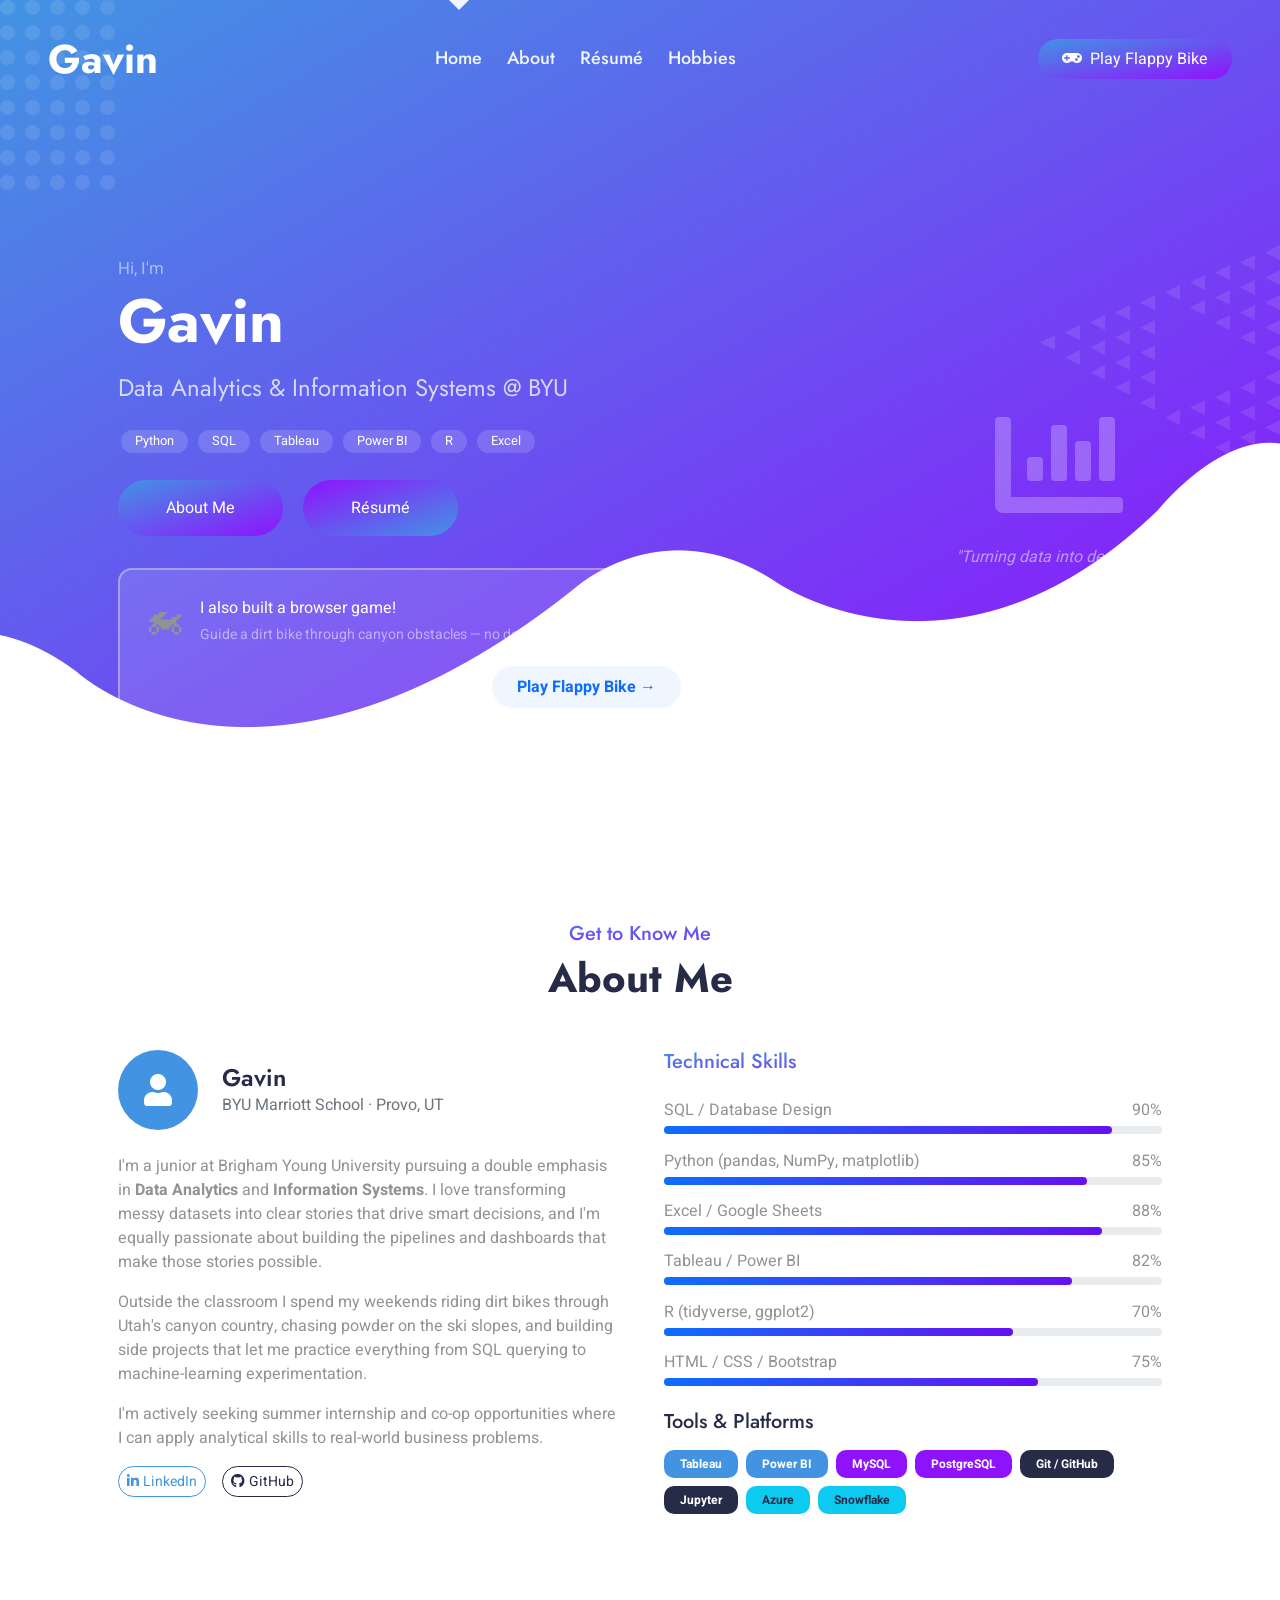
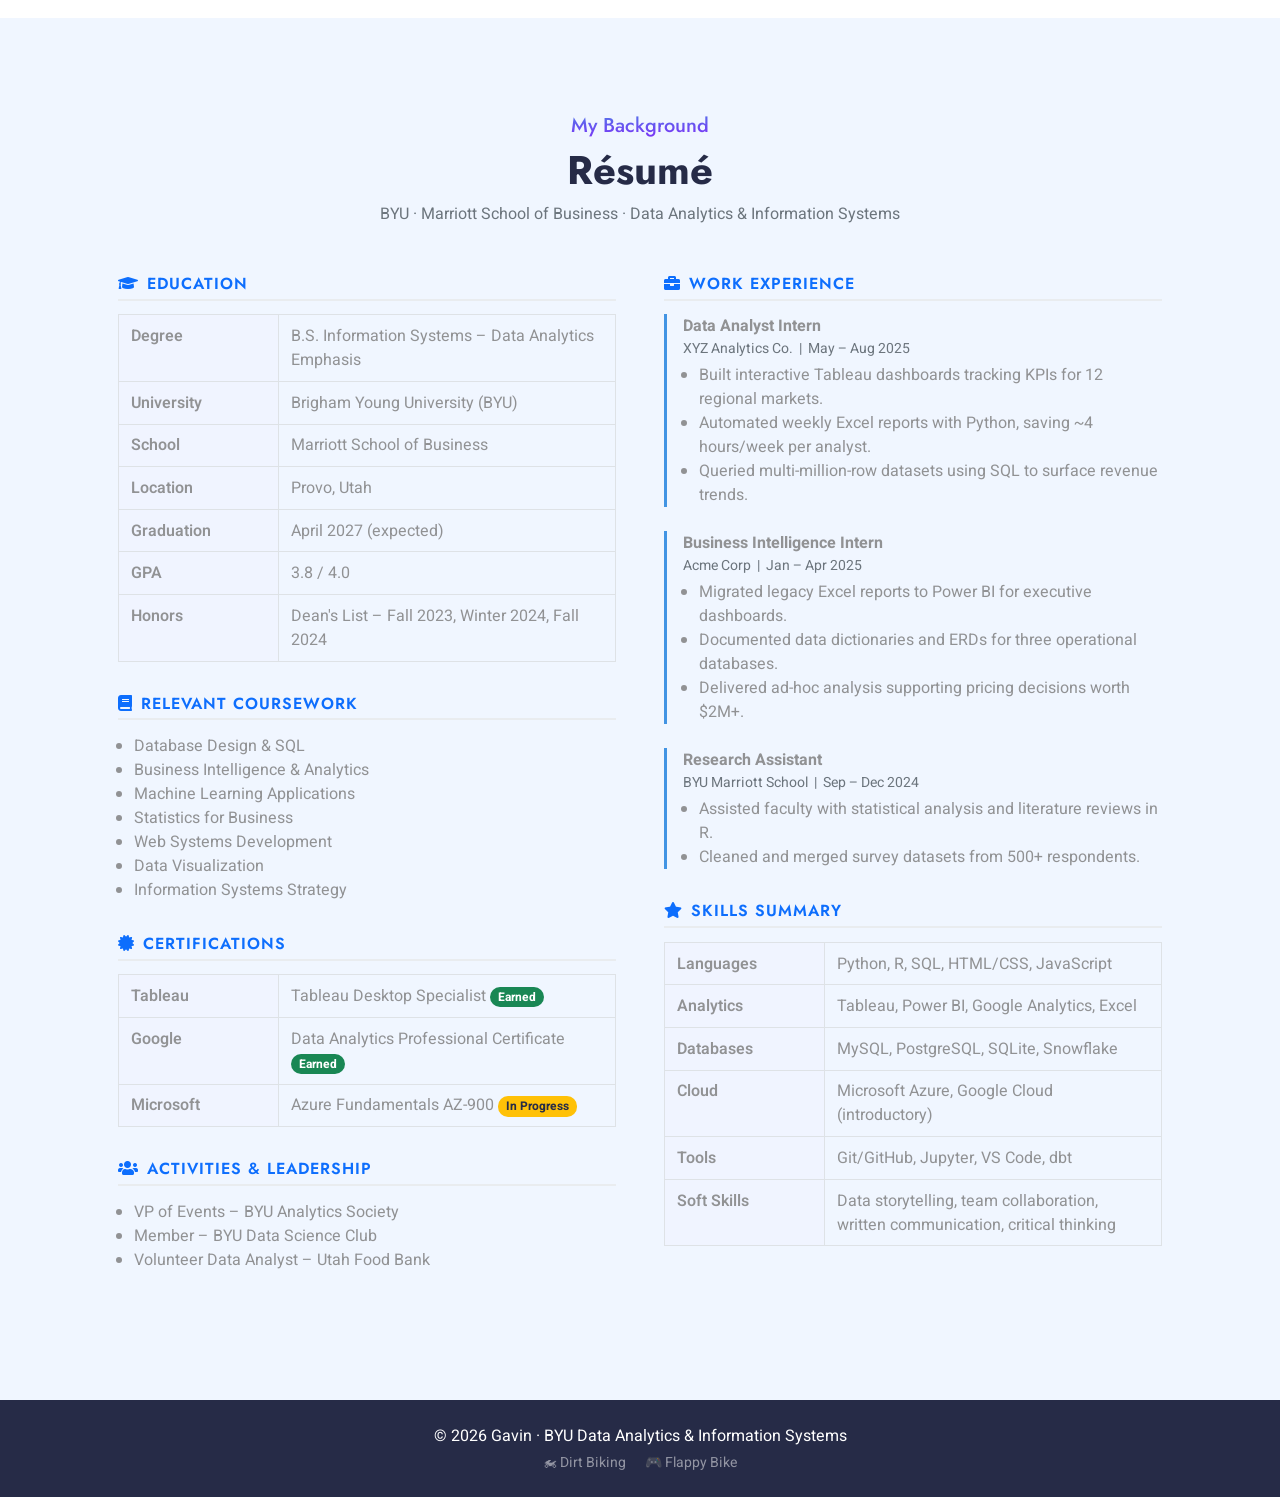
==== commit 2cc80d93: "Add dirtbike.html link to navbar and footer of index.html Co-Authored-By: Claude Sonnet 4.6 <noreply" ====
--- a/index.html
+++ b/index.html
@@ -64,9 +64,10 @@
             </button>
             <div class="collapse navbar-collapse" id="navbarCollapse">
                 <div class="navbar-nav mx-auto py-0">
-                    <a href="#home"   class="nav-item nav-link active">Home</a>
-                    <a href="#about"  class="nav-item nav-link">About</a>
-                    <a href="#resume" class="nav-item nav-link">Résumé</a>
+                    <a href="#home"        class="nav-item nav-link active">Home</a>
+                    <a href="#about"       class="nav-item nav-link">About</a>
+                    <a href="#resume"      class="nav-item nav-link">Résumé</a>
+                    <a href="dirtbike.html" class="nav-item nav-link">Hobbies</a>
                 </div>
                 <a href="flappybike.html" class="btn btn-primary-gradient rounded-pill py-2 px-4 ms-3 d-none d-lg-block">
                     <i class="fa fa-gamepad me-1"></i> Play Flappy Bike
@@ -347,7 +348,8 @@
         <div class="container text-center">
             <p class="mb-1">&copy; 2026 Gavin · BYU Data Analytics &amp; Information Systems</p>
             <p class="mb-0 small">
-                <a href="flappybike.html" class="text-white-50">&#x1F3CD; Play Flappy Bike</a>
+                <a href="dirtbike.html"  class="text-white-50 me-3">&#x1F3CD; Dirt Biking</a>
+                <a href="flappybike.html" class="text-white-50">&#x1F3AE; Flappy Bike</a>
             </p>
         </div>
     </div>
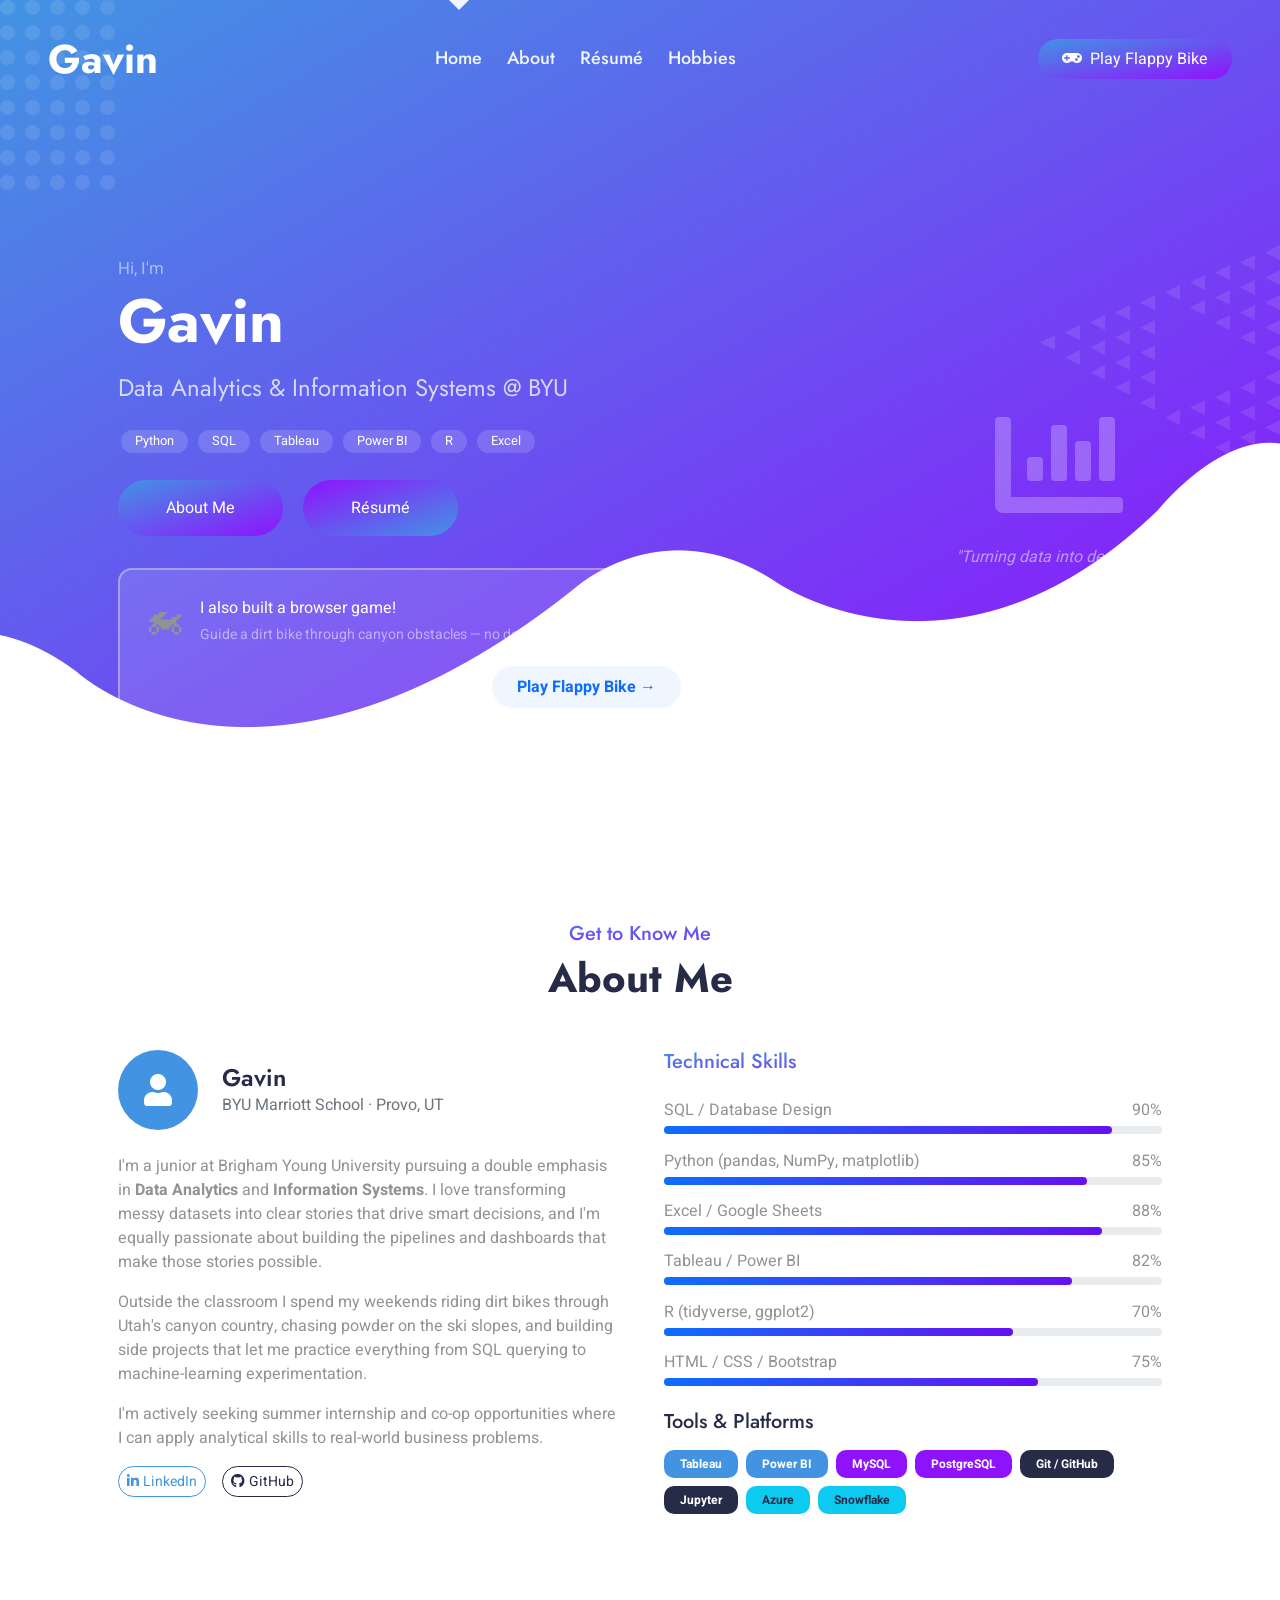
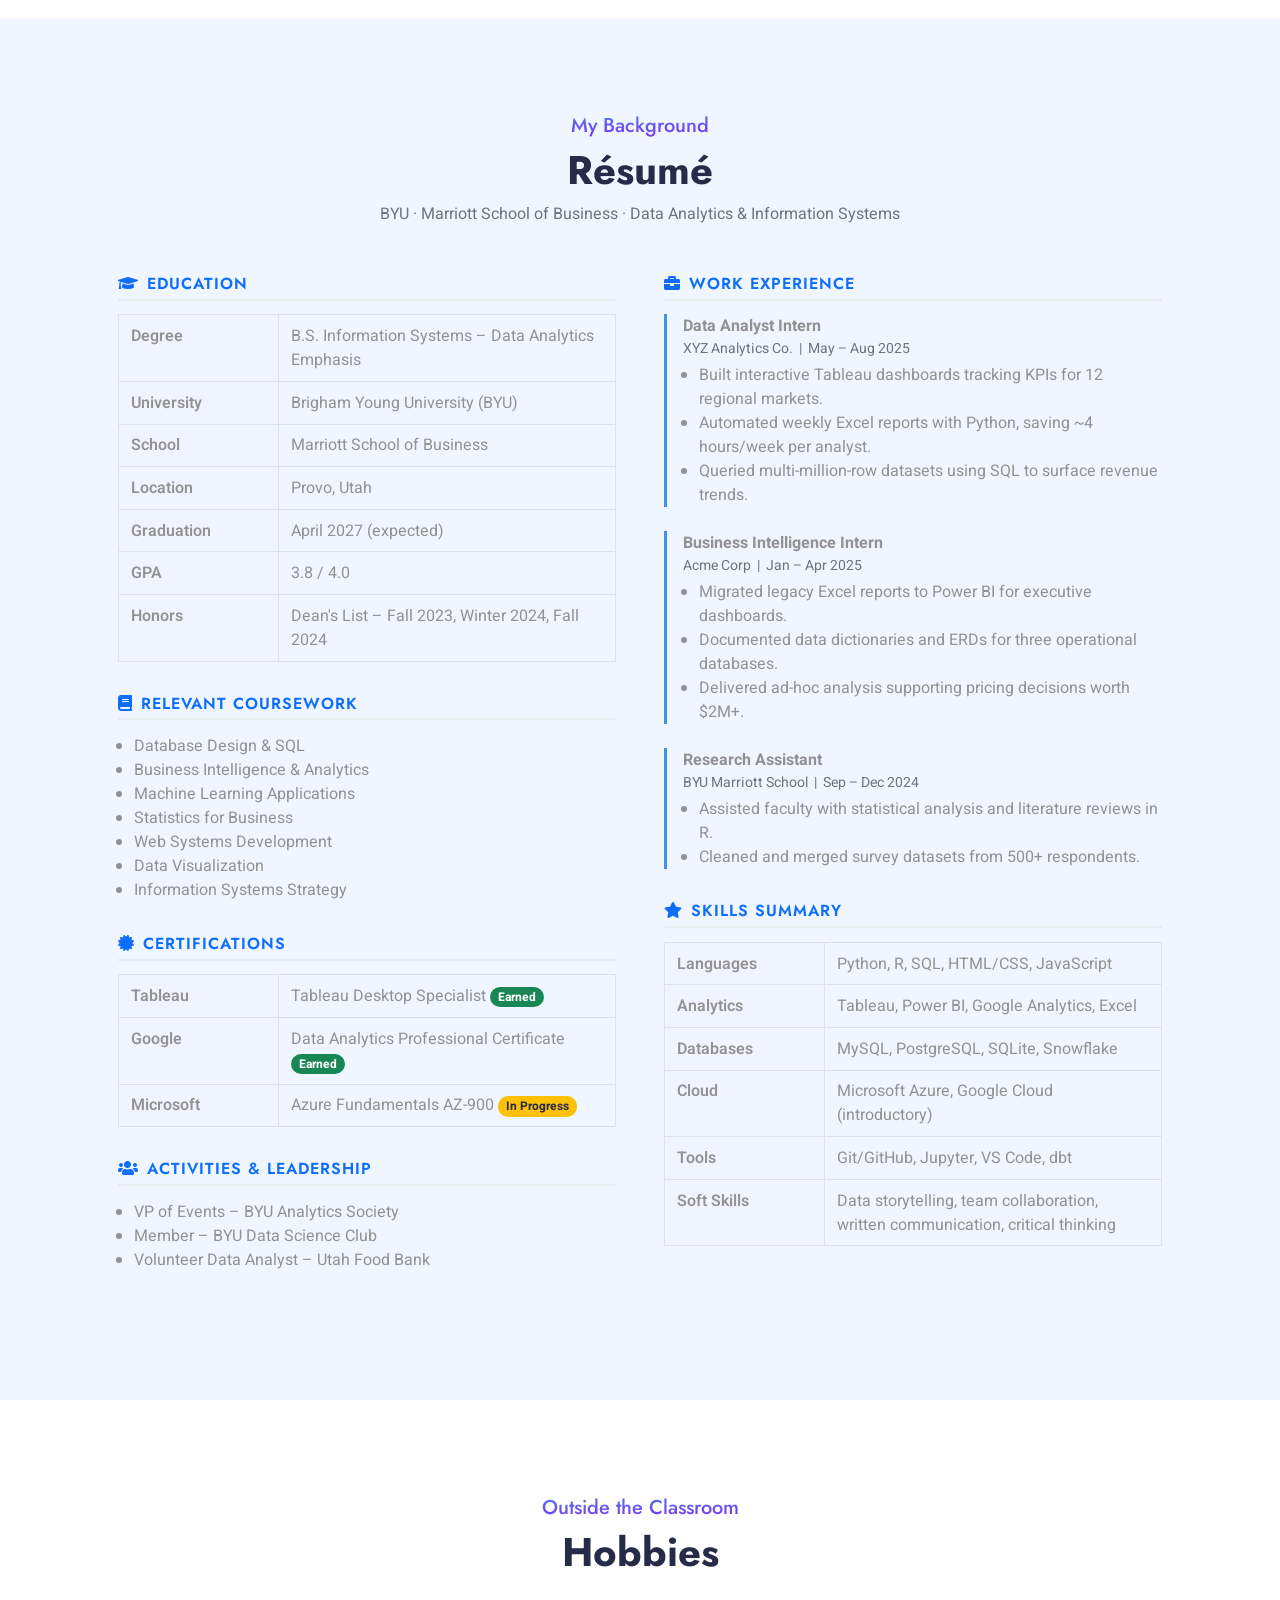
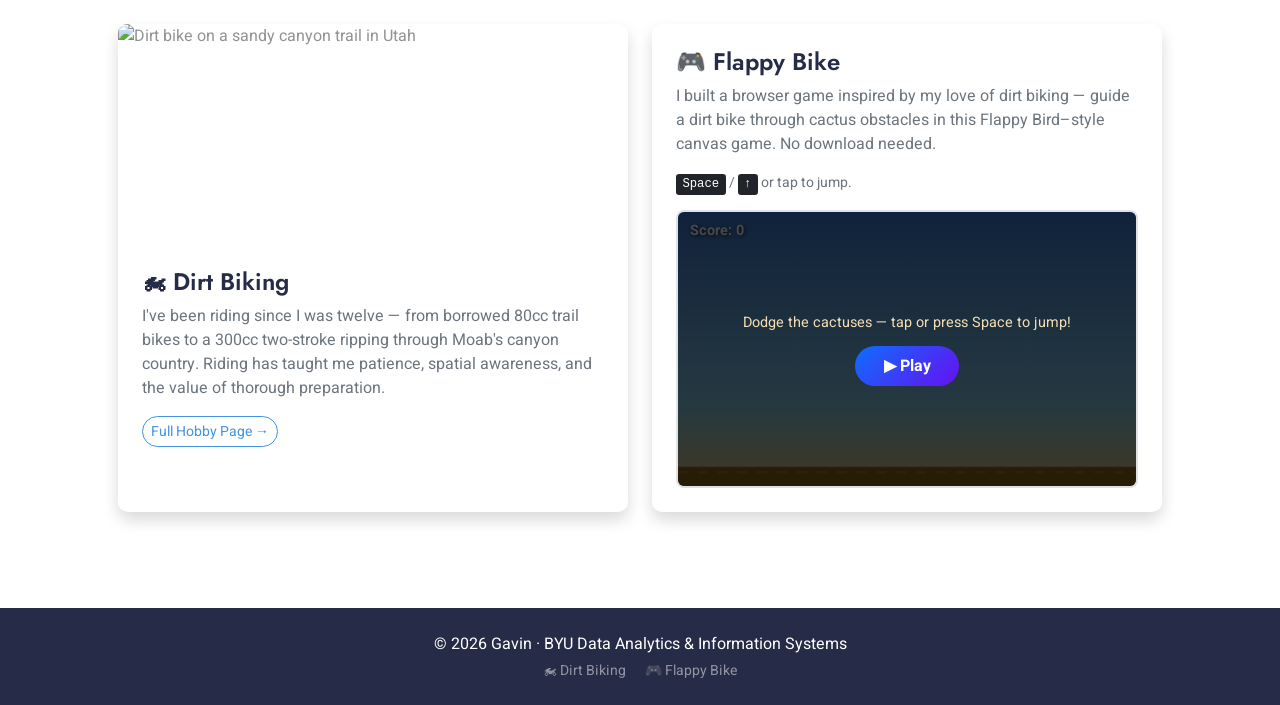
==== commit 4fa7b2eb: "Make Hobbies a section on index.html (single-page) - Navbar 'Hobbies' now scrolls to #hobbies instea" ====
--- a/index.html
+++ b/index.html
@@ -64,10 +64,10 @@
             </button>
             <div class="collapse navbar-collapse" id="navbarCollapse">
                 <div class="navbar-nav mx-auto py-0">
-                    <a href="#home"        class="nav-item nav-link active">Home</a>
-                    <a href="#about"       class="nav-item nav-link">About</a>
-                    <a href="#resume"      class="nav-item nav-link">Résumé</a>
-                    <a href="dirtbike.html" class="nav-item nav-link">Hobbies</a>
+                    <a href="#home"    class="nav-item nav-link active">Home</a>
+                    <a href="#about"   class="nav-item nav-link">About</a>
+                    <a href="#resume"  class="nav-item nav-link">Résumé</a>
+                    <a href="#hobbies" class="nav-item nav-link">Hobbies</a>
                 </div>
                 <a href="flappybike.html" class="btn btn-primary-gradient rounded-pill py-2 px-4 ms-3 d-none d-lg-block">
                     <i class="fa fa-gamepad me-1"></i> Play Flappy Bike
@@ -342,6 +342,178 @@
 
 
     <!-- ══════════════════════════════════════
+         HOBBIES
+    ══════════════════════════════════════ -->
+    <div class="container-xxl py-5" id="hobbies">
+        <div class="container py-5 px-lg-5">
+            <div class="text-center wow fadeInUp" data-wow-delay="0.1s">
+                <h5 class="text-primary-gradient fw-medium">Outside the Classroom</h5>
+                <h1 class="mb-5">Hobbies</h1>
+            </div>
+            <div class="row g-4">
+
+                <!-- Dirt Biking card -->
+                <div class="col-md-6 wow fadeInUp" data-wow-delay="0.1s">
+                    <div class="card border-0 shadow h-100">
+                        <img src="https://images.unsplash.com/photo-1558618666-fcd25c85cd64?w=700&q=80"
+                             class="card-img-top" style="height:220px;object-fit:cover;"
+                             alt="Dirt bike on a sandy canyon trail in Utah">
+                        <div class="card-body p-4">
+                            <h4 class="mb-2">&#x1F3CD; Dirt Biking</h4>
+                            <p class="text-muted">I've been riding since I was twelve — from borrowed 80cc trail bikes to a 300cc two-stroke ripping through Moab's canyon country. Riding has taught me patience, spatial awareness, and the value of thorough preparation.</p>
+                            <a href="dirtbike.html" class="btn btn-outline-primary rounded-pill btn-sm">Full Hobby Page &rarr;</a>
+                        </div>
+                    </div>
+                </div>
+
+                <!-- Flappy Bike card -->
+                <div class="col-md-6 wow fadeInUp" data-wow-delay="0.2s">
+                    <div class="card border-0 shadow h-100">
+                        <div class="card-body p-4 d-flex flex-column">
+                            <h4 class="mb-2">&#x1F3AE; Flappy Bike</h4>
+                            <p class="text-muted mb-3">I built a browser game inspired by my love of dirt biking — guide a dirt bike through cactus obstacles in this Flappy Bird–style canvas game. No download needed.</p>
+                            <p class="text-muted small mb-3"><kbd>Space</kbd> / <kbd>&uarr;</kbd> or tap to jump.</p>
+                            <!-- Embedded game -->
+                            <div id="fb-wrap-home" style="position:relative;border:2px solid #dee2e6;border-radius:8px;overflow:hidden;touch-action:none;flex:1;min-height:260px;">
+                                <canvas id="fb-canvas-home" style="display:block;width:100%;"></canvas>
+                                <div id="fb-hud-home" style="position:absolute;top:8px;left:12px;font-weight:700;font-size:.9rem;color:#fff;text-shadow:1px 1px 4px rgba(0,0,0,.8);pointer-events:none;">Score: <span id="fb-score-home">0</span></div>
+                                <div id="fb-overlay-home" style="position:absolute;inset:0;display:flex;flex-direction:column;align-items:center;justify-content:center;background:rgba(0,0,0,.72);text-align:center;padding:1rem;">
+                                    <p style="color:#f5deb3;margin-bottom:.8rem;font-size:.9rem;">Dodge the cactuses — tap or press Space to jump!</p>
+                                    <button id="fb-btn-home" style="background:linear-gradient(135deg,#0d6efd,#6610f2);color:#fff;border:none;border-radius:50px;padding:.5rem 1.8rem;font-weight:700;cursor:pointer;">&#9654; Play</button>
+                                </div>
+                            </div>
+                        </div>
+                    </div>
+                </div>
+
+            </div>
+        </div>
+    </div>
+    <!-- Hobbies End -->
+
+    <script>
+    /* ── Inline Flappy Bike for the hobbies section ── */
+    (function() {
+        "use strict";
+        const canvas  = document.getElementById('fb-canvas-home');
+        const ctx     = canvas.getContext('2d');
+        const wrap    = document.getElementById('fb-wrap-home');
+        const overlay = document.getElementById('fb-overlay-home');
+        const btn     = document.getElementById('fb-btn-home');
+        const scoreEl = document.getElementById('fb-score-home');
+
+        function resize() {
+            canvas.width  = wrap.offsetWidth || 400;
+            canvas.height = Math.round(canvas.width * 0.60);
+        }
+        resize();
+
+        let W,H,GRAV,JVEL,PSPD,GAP,GY;
+        function calc() {
+            W=canvas.width; H=canvas.height;
+            GRAV=H*1.8; JVEL=-H*0.65; PSPD=W*0.22; GAP=H*0.30; GY=H*0.93;
+        }
+        calc();
+
+        const S={IDLE:0,PLAY:1,DEAD:2};
+        let state=S.IDLE, bikeY,bikeVY,pipes,score,best=0,lastT,pipeT;
+        const PW=54, PMS=1800;
+
+        function init() { calc(); bikeY=H*.42; bikeVY=0; pipes=[]; score=0; pipeT=PMS; scoreEl.textContent='0'; }
+
+        function drawBike(y) {
+            const bx=W*.20,BW=48,BH=28;
+            const tilt=Math.max(-0.4,Math.min(0.55,bikeVY/(H*1.2)));
+            ctx.save(); ctx.translate(bx+BW/2,y+BH/2); ctx.rotate(tilt); ctx.translate(-BW/2,-BH/2);
+            ctx.fillStyle='#d2691e'; ctx.beginPath(); ctx.moveTo(4,BH-8); ctx.lineTo(44,BH-8); ctx.lineTo(40,BH-18); ctx.lineTo(8,BH-18); ctx.closePath(); ctx.fill();
+            ctx.fillStyle='#555'; ctx.fillRect(18,BH-22,14,9);
+            ctx.strokeStyle='#999'; ctx.lineWidth=3; ctx.beginPath(); ctx.moveTo(10,BH-12); ctx.lineTo(2,BH-10); ctx.lineTo(0,BH-5); ctx.stroke();
+            ctx.strokeStyle='#333'; ctx.lineWidth=3; ctx.beginPath(); ctx.moveTo(40,BH-18); ctx.lineTo(44,BH-25); ctx.lineTo(38,BH-25); ctx.stroke();
+            ctx.fillStyle='#111'; ctx.beginPath(); ctx.ellipse(24,BH-21,11,3,0,0,Math.PI*2); ctx.fill();
+            ctx.fillStyle='#8b4513'; ctx.fillRect(26,BH-30,10,9);
+            ctx.fillStyle='#222'; ctx.beginPath(); ctx.arc(34,BH-30,7,0,Math.PI*2); ctx.fill();
+            ctx.fillStyle='#00bfff'; ctx.fillRect(38,BH-33,5,4);
+            function whl(cx,cy,r){ ctx.beginPath(); ctx.arc(cx,cy,r,0,Math.PI*2); ctx.fillStyle='#111'; ctx.fill(); ctx.beginPath(); ctx.arc(cx,cy,r*.5,0,Math.PI*2); ctx.fillStyle='#aaa'; ctx.fill(); }
+            whl(40,BH-6,9); whl(8,BH-6,9);
+            ctx.strokeStyle='#bbb'; ctx.lineWidth=3; ctx.beginPath(); ctx.moveTo(38,BH-14); ctx.lineTo(40,BH-6); ctx.stroke();
+            ctx.restore();
+        }
+
+        function cactusUp(cx,tipY) {
+            const tall=GY-tipY; if(tall<4)return; const tw=20,tx=cx-10;
+            ctx.fillStyle='#2d6a2d'; ctx.fillRect(tx,tipY,tw,tall);
+            ctx.beginPath(); ctx.arc(cx,tipY,tw/2,Math.PI,0); ctx.fill();
+            ctx.fillStyle='#3d8b3d'; ctx.fillRect(cx-3,tipY+tw/2,6,Math.max(0,tall-14));
+            if(tall>60){ const lj=tipY+tall*.42,lhl=Math.min(38,tall*.28),lvl=Math.min(30,tall*.20); ctx.fillStyle='#2d6a2d'; ctx.fillRect(tx-lhl,lj-9,lhl+tw/2,14); ctx.fillRect(tx-lhl,lj-lvl-9,14,lvl+9); const rj=tipY+tall*.64,rhl=Math.min(34,tall*.25),rvl=Math.min(26,tall*.18); ctx.fillRect(tx+tw/2,rj-9,rhl+tw/2,14); ctx.fillRect(tx+tw/2+rhl,rj-rvl-9,14,rvl+9); }
+            ctx.strokeStyle='#e8d5a3'; ctx.lineWidth=1.2;
+            for(let sy=GY-16;sy>tipY+16;sy-=24){ ctx.beginPath(); ctx.moveTo(tx,sy); ctx.lineTo(tx-8,sy-6); ctx.stroke(); ctx.beginPath(); ctx.moveTo(tx+tw,sy); ctx.lineTo(tx+tw+8,sy-6); ctx.stroke(); }
+        }
+
+        function cactusDown(cx,tipY) {
+            const tall=tipY; if(tall<4)return; const tw=20,tx=cx-10;
+            ctx.fillStyle='#2d6a2d'; ctx.fillRect(tx,0,tw,tall);
+            ctx.beginPath(); ctx.arc(cx,tipY,tw/2,0,Math.PI); ctx.fill();
+            ctx.fillStyle='#3d8b3d'; ctx.fillRect(cx-3,4,6,Math.max(0,tall-14));
+            if(tall>60){ const lj=tall*.40,lhl=Math.min(38,tall*.28),lvl=Math.min(30,tall*.20); ctx.fillStyle='#2d6a2d'; ctx.fillRect(tx-lhl,lj-5,lhl+tw/2,14); ctx.fillRect(tx-lhl,lj+9,14,lvl); const rj=tall*.62,rhl=Math.min(34,tall*.25),rvl=Math.min(26,tall*.18); ctx.fillRect(tx+tw/2,rj-5,rhl+tw/2,14); ctx.fillRect(tx+tw/2+rhl,rj+9,14,rvl); }
+            ctx.strokeStyle='#e8d5a3'; ctx.lineWidth=1.2;
+            for(let sy=16;sy<tipY-16;sy+=24){ ctx.beginPath(); ctx.moveTo(tx,sy); ctx.lineTo(tx-8,sy+6); ctx.stroke(); ctx.beginPath(); ctx.moveTo(tx+tw,sy); ctx.lineTo(tx+tw+8,sy+6); ctx.stroke(); }
+        }
+
+        function drawBG() {
+            const sky=ctx.createLinearGradient(0,0,0,H); sky.addColorStop(0,'#3a7bd5'); sky.addColorStop(.7,'#87ceeb'); sky.addColorStop(1,'#e8c87a');
+            ctx.fillStyle=sky; ctx.fillRect(0,0,W,H);
+            ctx.fillStyle='#8b6914'; ctx.fillRect(0,GY,W,H-GY);
+            ctx.fillStyle='#a07830'; for(let x=0;x<W;x+=20) ctx.fillRect(x,GY+4,10,3);
+        }
+
+        function spawn() { const mn=H*.10,mx=GY-GAP-H*.10,tY=mn+Math.random()*(mx-mn); pipes.push({x:W+PW,tY,bY:tY+GAP,scored:false}); }
+
+        function collides() {
+            const bx=W*.20,PAD=6,BW=48,BH=28,bx1=bx+PAD,bx2=bx+BW-PAD,by1=bikeY+PAD,by2=bikeY+BH-PAD;
+            if(by2>=GY||by1<=0) return true;
+            for(const p of pipes) if(bx2>p.x&&bx1<p.x+PW&&(by1<p.tY||by2>p.bY)) return true;
+            return false;
+        }
+
+        function update(dt) {
+            bikeVY+=GRAV*dt; bikeY+=bikeVY*dt;
+            pipeT+=dt*1000; if(pipeT>=PMS){spawn();pipeT=0;}
+            const spd=PSPD+score*8;
+            pipes.forEach(p=>{ p.x-=spd*dt; if(!p.scored&&p.x+PW<W*.20){p.scored=true;score++;scoreEl.textContent=score;} });
+            pipes=pipes.filter(p=>p.x+PW>-10);
+            if(collides()) die();
+        }
+
+        function render() { ctx.clearRect(0,0,W,H); drawBG(); pipes.forEach(p=>{cactusDown(p.x+PW/2,p.tY);cactusUp(p.x+PW/2,p.bY);}); drawBike(bikeY); }
+
+        function loop(ts) { if(!lastT)lastT=ts; const dt=Math.min((ts-lastT)/1000,0.05); lastT=ts; update(dt); render(); if(state===S.PLAY) requestAnimationFrame(loop); }
+
+        function startGame() { init(); state=S.PLAY; lastT=null; overlay.style.display='none'; requestAnimationFrame(loop); }
+
+        function die() {
+            state=S.DEAD; if(score>best)best=score;
+            overlay.innerHTML='<p style="color:#f5deb3;margin-bottom:.5rem;font-size:.9rem;">'+score+' cactus'+(score!==1?'es':'')+(score>0?' — nice!':' — try jumping!')+' Best: '+best+'</p><button id="fb-btn-home2" style="background:linear-gradient(135deg,#0d6efd,#6610f2);color:#fff;border:none;border-radius:50px;padding:.5rem 1.8rem;font-weight:700;cursor:pointer;">↺ Again</button>';
+            overlay.style.display='flex';
+            document.getElementById('fb-btn-home2').addEventListener('click', startGame);
+        }
+
+        function jump() { if(state===S.DEAD)return; if(state===S.IDLE){startGame();return;} bikeVY=JVEL; }
+
+        btn.addEventListener('click', startGame);
+        canvas.addEventListener('pointerdown', e=>{e.preventDefault();jump();});
+        document.addEventListener('keydown', e=>{
+            if(e.code==='Space'||e.code==='ArrowUp'){
+                const r=wrap.getBoundingClientRect();
+                if(r.top<window.innerHeight&&r.bottom>0){e.preventDefault();jump();}
+            }
+        });
+        window.addEventListener('resize',()=>{resize();calc();if(state!==S.PLAY){drawBG();}});
+
+        init(); drawBG(); drawBike(bikeY);
+    })();
+    </script>
+
+    <!-- ══════════════════════════════════════
          FOOTER
     ══════════════════════════════════════ -->
     <div class="container-fluid bg-dark text-white py-4">
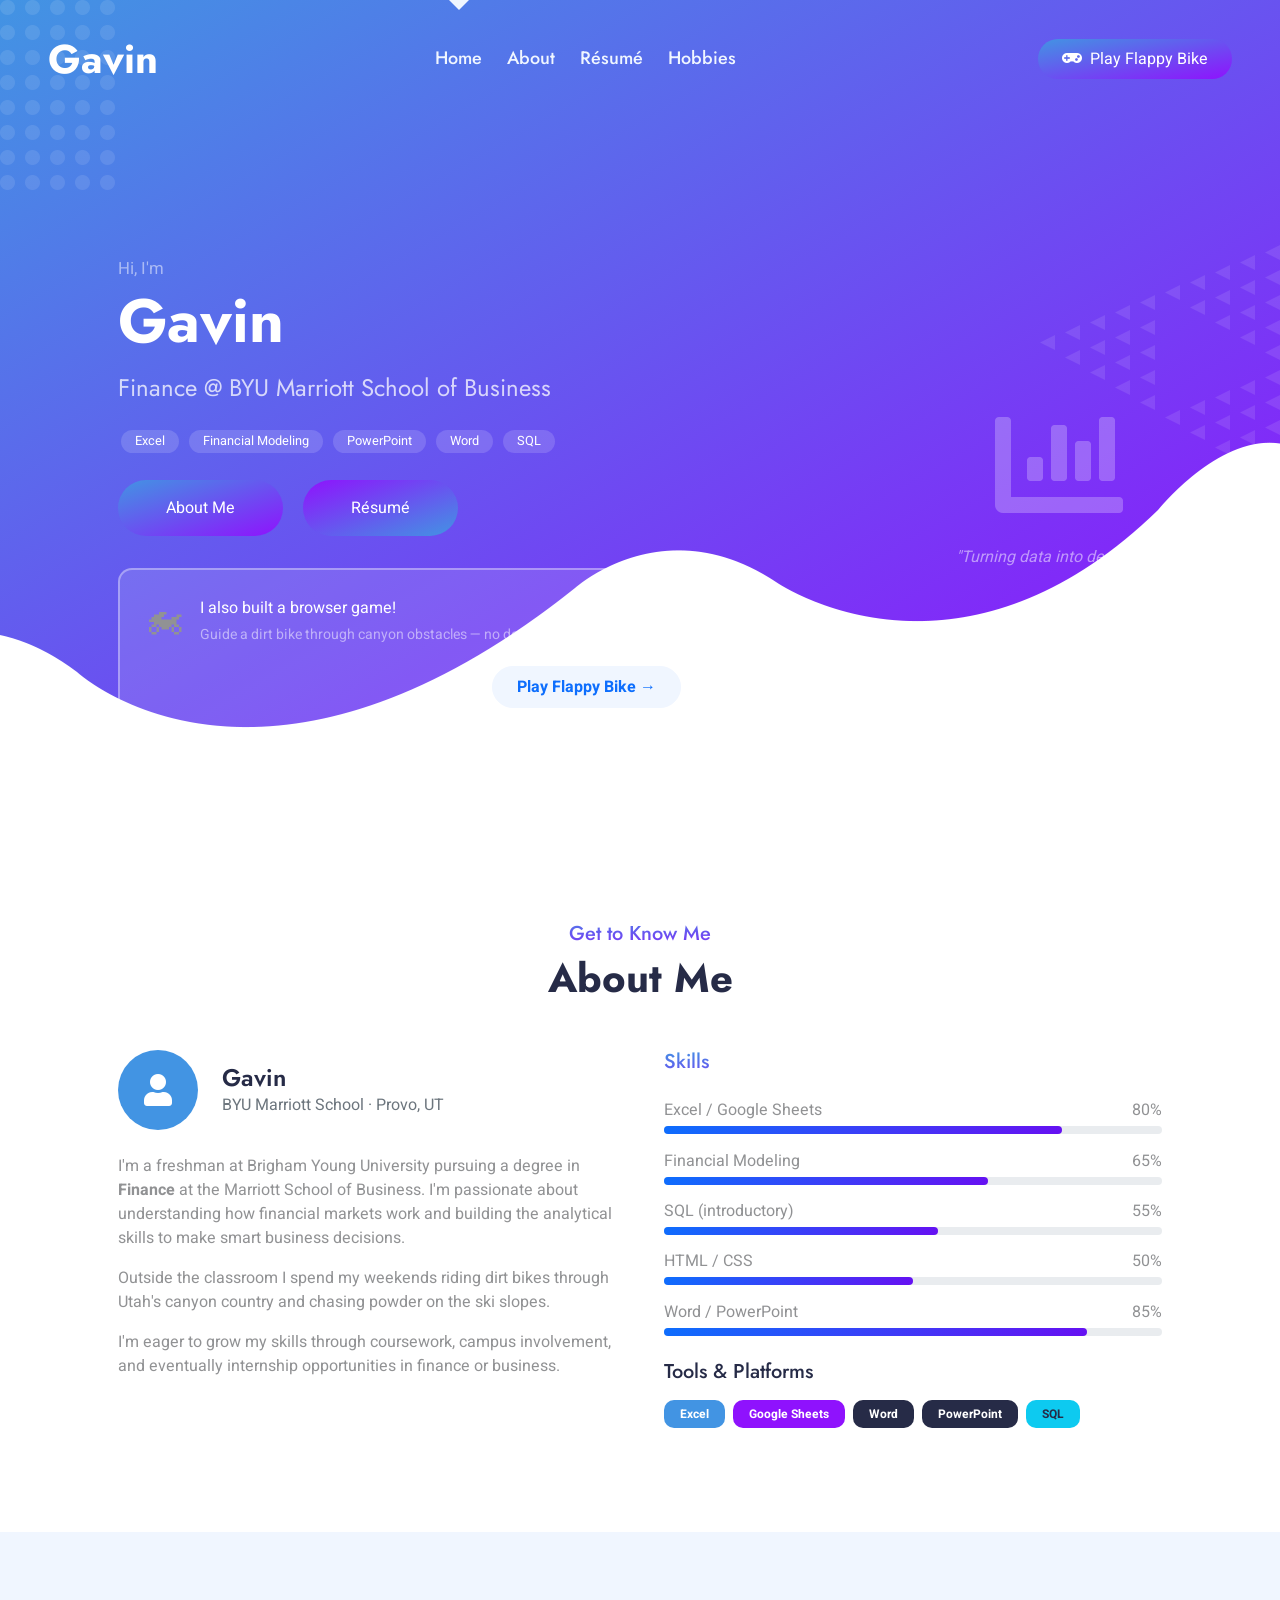
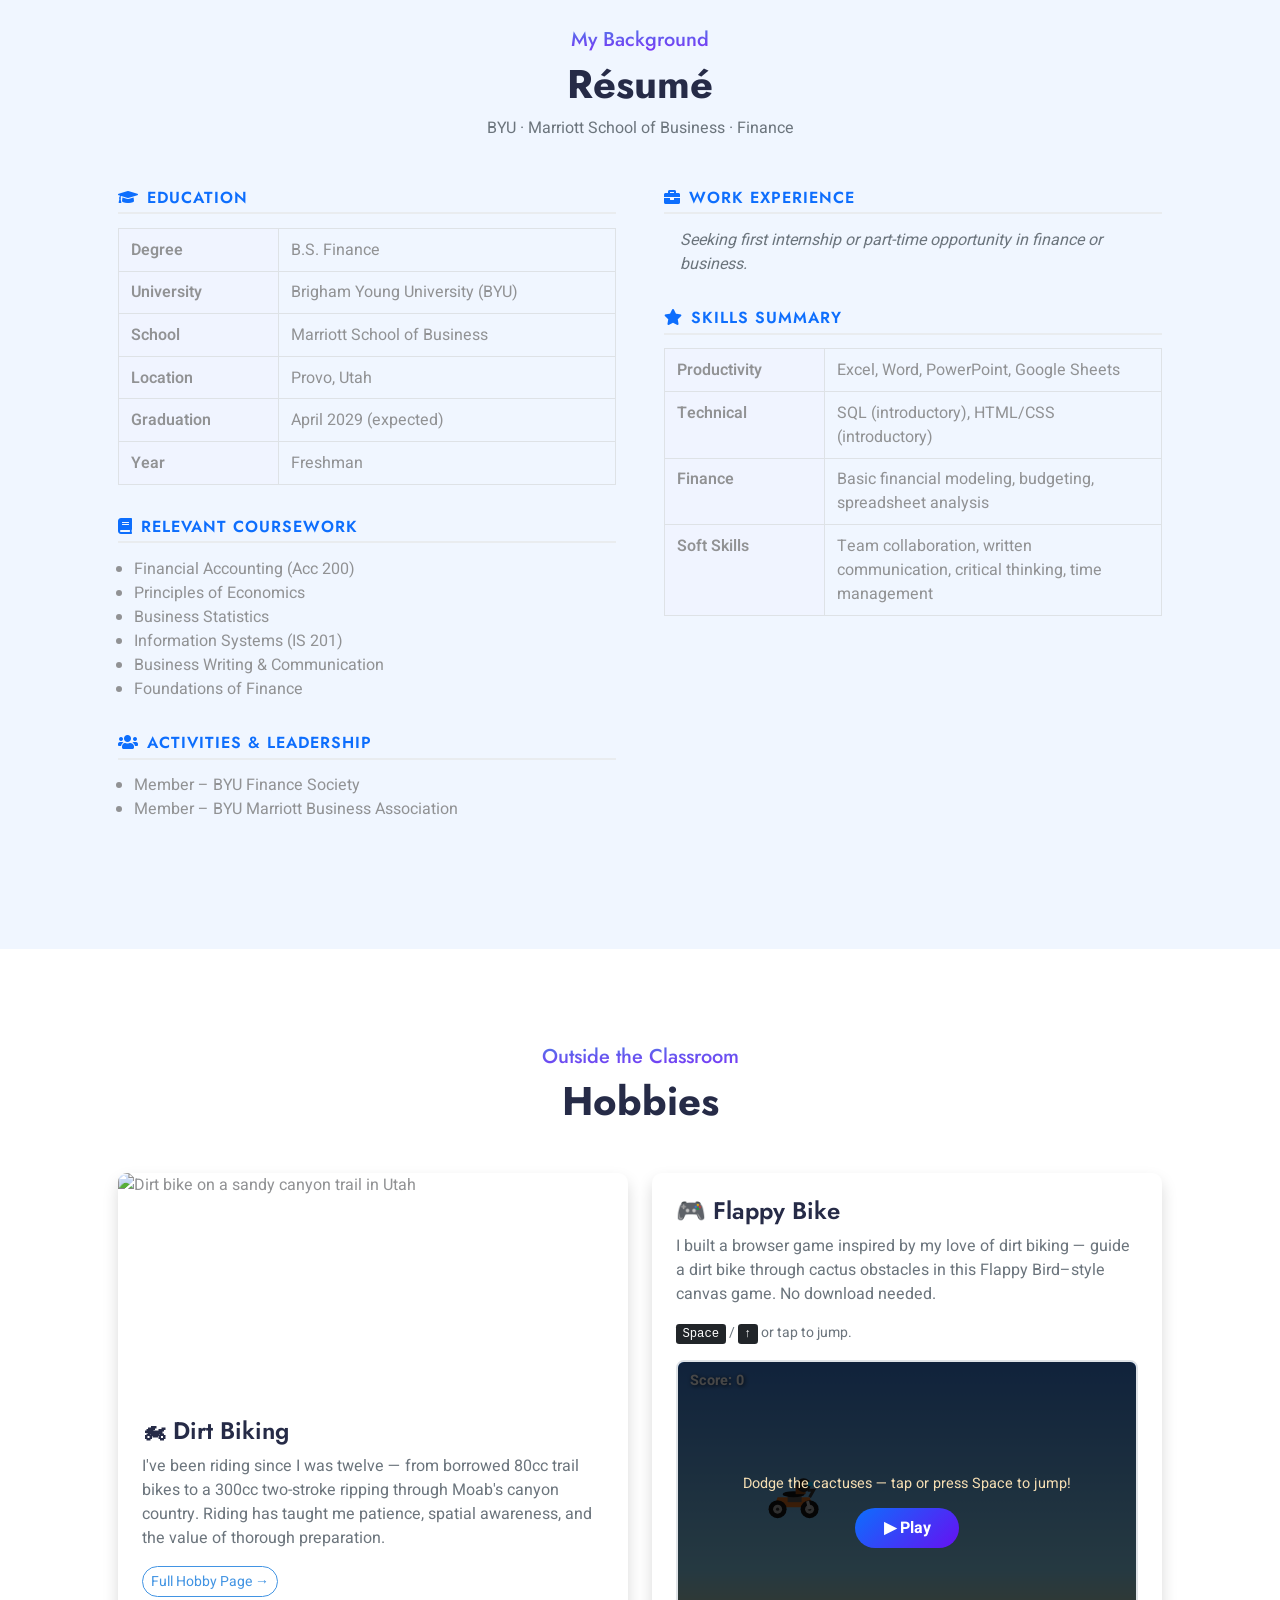
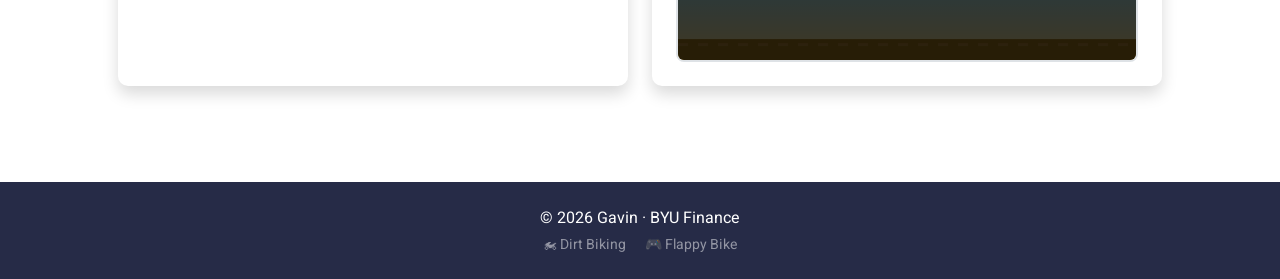
==== commit e4373dd3: "Update portfolio to reflect freshman Finance major at BYU Co-Authored-By: Claude Sonnet 4.6 <noreply" ====
--- a/index.html
+++ b/index.html
@@ -5,8 +5,8 @@
     <meta charset="utf-8">
     <title>Gavin – Portfolio &amp; Résumé</title>
     <meta content="width=device-width, initial-scale=1.0" name="viewport">
-    <meta content="Gavin portfolio data analytics information systems BYU résumé" name="keywords">
-    <meta content="Portfolio and résumé for Gavin, BYU student in Data Analytics and Information Systems." name="description">
+    <meta content="Gavin portfolio finance BYU résumé freshman" name="keywords">
+    <meta content="Portfolio and résumé for Gavin, BYU freshman in Finance." name="description">
 
     <!-- Google Web Fonts -->
     <link rel="preconnect" href="https://fonts.googleapis.com">
@@ -83,15 +83,14 @@
                         <p class="text-white-50 animated slideInDown mb-1" style="font-size:1.05rem;">Hi, I'm</p>
                         <h1 class="text-white mb-3 animated slideInDown hero-name">Gavin</h1>
                         <h4 class="fw-normal mb-4 animated slideInDown" style="color:rgba(255,255,255,.75);">
-                            Data Analytics &amp; Information Systems @ BYU
+                            Finance @ BYU Marriott School of Business
                         </h4>
                         <div class="mb-4">
-                            <span class="tag">Python</span>
+                            <span class="tag">Excel</span>
+                            <span class="tag">Financial Modeling</span>
+                            <span class="tag">PowerPoint</span>
+                            <span class="tag">Word</span>
                             <span class="tag">SQL</span>
-                            <span class="tag">Tableau</span>
-                            <span class="tag">Power BI</span>
-                            <span class="tag">R</span>
-                            <span class="tag">Excel</span>
                         </div>
                         <a href="#about"  class="btn btn-primary-gradient py-sm-3 px-4 px-sm-5 rounded-pill me-3 animated slideInLeft">About Me</a>
                         <a href="#resume" class="btn btn-secondary-gradient py-sm-3 px-4 px-sm-5 rounded-pill animated slideInRight">Résumé</a>
@@ -148,59 +147,49 @@
                         </div>
                     </div>
                     <p>
-                        I'm a junior at Brigham Young University pursuing a double emphasis in
-                        <strong>Data Analytics</strong> and <strong>Information Systems</strong>.
-                        I love transforming messy datasets into clear stories that drive smart
-                        decisions, and I'm equally passionate about building the pipelines and
-                        dashboards that make those stories possible.
+                        I'm a freshman at Brigham Young University pursuing a degree in
+                        <strong>Finance</strong> at the Marriott School of Business.
+                        I'm passionate about understanding how financial markets work and
+                        building the analytical skills to make smart business decisions.
                     </p>
                     <p>
                         Outside the classroom I spend my weekends riding dirt bikes through Utah's
-                        canyon country, chasing powder on the ski slopes, and building side
-                        projects that let me practice everything from SQL querying to machine-learning
-                        experimentation.
+                        canyon country and chasing powder on the ski slopes.
                     </p>
                     <p>
-                        I'm actively seeking summer internship and co-op opportunities where I
-                        can apply analytical skills to real-world business problems.
+                        I'm eager to grow my skills through coursework, campus involvement, and
+                        eventually internship opportunities in finance or business.
                     </p>
                     <div class="d-flex gap-3 mt-3">
-                        <a href="https://www.linkedin.com" target="_blank" class="btn btn-outline-primary rounded-pill btn-sm"><i class="fab fa-linkedin-in me-1"></i>LinkedIn</a>
-                        <a href="https://www.github.com" target="_blank" class="btn btn-outline-dark rounded-pill btn-sm"><i class="fab fa-github me-1"></i>GitHub</a>
+                        
                     </div>
                 </div>
 
                 <!-- Skills -->
                 <div class="col-lg-6 wow fadeInUp" data-wow-delay="0.3s">
-                    <h5 class="mb-4 text-primary-gradient fw-medium">Technical Skills</h5>
-
-                    <div class="d-flex justify-content-between mb-1"><span>SQL / Database Design</span><span>90%</span></div>
-                    <div class="skill-bar-wrap"><div class="skill-bar" style="width:90%"></div></div>
-
-                    <div class="d-flex justify-content-between mb-1"><span>Python (pandas, NumPy, matplotlib)</span><span>85%</span></div>
+                    <h5 class="mb-4 text-primary-gradient fw-medium">Skills</h5>
+
+                    <div class="d-flex justify-content-between mb-1"><span>Excel / Google Sheets</span><span>80%</span></div>
+                    <div class="skill-bar-wrap"><div class="skill-bar" style="width:80%"></div></div>
+
+                    <div class="d-flex justify-content-between mb-1"><span>Financial Modeling</span><span>65%</span></div>
+                    <div class="skill-bar-wrap"><div class="skill-bar" style="width:65%"></div></div>
+
+                    <div class="d-flex justify-content-between mb-1"><span>SQL (introductory)</span><span>55%</span></div>
+                    <div class="skill-bar-wrap"><div class="skill-bar" style="width:55%"></div></div>
+
+                    <div class="d-flex justify-content-between mb-1"><span>HTML / CSS</span><span>50%</span></div>
+                    <div class="skill-bar-wrap"><div class="skill-bar" style="width:50%"></div></div>
+
+                    <div class="d-flex justify-content-between mb-1"><span>Word / PowerPoint</span><span>85%</span></div>
                     <div class="skill-bar-wrap"><div class="skill-bar" style="width:85%"></div></div>
 
-                    <div class="d-flex justify-content-between mb-1"><span>Excel / Google Sheets</span><span>88%</span></div>
-                    <div class="skill-bar-wrap"><div class="skill-bar" style="width:88%"></div></div>
-
-                    <div class="d-flex justify-content-between mb-1"><span>Tableau / Power BI</span><span>82%</span></div>
-                    <div class="skill-bar-wrap"><div class="skill-bar" style="width:82%"></div></div>
-
-                    <div class="d-flex justify-content-between mb-1"><span>R (tidyverse, ggplot2)</span><span>70%</span></div>
-                    <div class="skill-bar-wrap"><div class="skill-bar" style="width:70%"></div></div>
-
-                    <div class="d-flex justify-content-between mb-1"><span>HTML / CSS / Bootstrap</span><span>75%</span></div>
-                    <div class="skill-bar-wrap"><div class="skill-bar" style="width:75%"></div></div>
-
                     <h5 class="mt-4 mb-3">Tools &amp; Platforms</h5>
-                    <span class="badge bg-primary me-1 mb-2 py-2 px-3">Tableau</span>
-                    <span class="badge bg-primary me-1 mb-2 py-2 px-3">Power BI</span>
-                    <span class="badge bg-secondary me-1 mb-2 py-2 px-3">MySQL</span>
-                    <span class="badge bg-secondary me-1 mb-2 py-2 px-3">PostgreSQL</span>
-                    <span class="badge bg-dark me-1 mb-2 py-2 px-3">Git / GitHub</span>
-                    <span class="badge bg-dark me-1 mb-2 py-2 px-3">Jupyter</span>
-                    <span class="badge bg-info text-dark me-1 mb-2 py-2 px-3">Azure</span>
-                    <span class="badge bg-info text-dark me-1 mb-2 py-2 px-3">Snowflake</span>
+                    <span class="badge bg-primary me-1 mb-2 py-2 px-3">Excel</span>
+                    <span class="badge bg-secondary me-1 mb-2 py-2 px-3">Google Sheets</span>
+                    <span class="badge bg-dark me-1 mb-2 py-2 px-3">Word</span>
+                    <span class="badge bg-dark me-1 mb-2 py-2 px-3">PowerPoint</span>
+                    <span class="badge bg-info text-dark me-1 mb-2 py-2 px-3">SQL</span>
                 </div>
 
             </div>
@@ -217,7 +206,7 @@
             <div class="text-center wow fadeInUp" data-wow-delay="0.1s">
                 <h5 class="text-primary-gradient fw-medium">My Background</h5>
                 <h1 class="mb-2">Résumé</h1>
-                <p class="text-muted mb-5">BYU · Marriott School of Business · Data Analytics &amp; Information Systems</p>
+                <p class="text-muted mb-5">BYU · Marriott School of Business · Finance</p>
             </div>
 
             <div class="row g-5">
@@ -229,13 +218,12 @@
                     <div class="resume-section">
                         <h4><i class="fa fa-graduation-cap me-2"></i>Education</h4>
                         <table class="resume-table w-100">
-                            <tr><th>Degree</th><td>B.S. Information Systems – Data Analytics Emphasis</td></tr>
+                            <tr><th>Degree</th><td>B.S. Finance</td></tr>
                             <tr><th>University</th><td>Brigham Young University (BYU)</td></tr>
                             <tr><th>School</th><td>Marriott School of Business</td></tr>
                             <tr><th>Location</th><td>Provo, Utah</td></tr>
-                            <tr><th>Graduation</th><td>April 2027 (expected)</td></tr>
-                            <tr><th>GPA</th><td>3.8 / 4.0</td></tr>
-                            <tr><th>Honors</th><td>Dean's List – Fall 2023, Winter 2024, Fall 2024</td></tr>
+                            <tr><th>Graduation</th><td>April 2029 (expected)</td></tr>
+                            <tr><th>Year</th><td>Freshman</td></tr>
                         </table>
                     </div>
 
@@ -243,42 +231,21 @@
                     <div class="resume-section">
                         <h4><i class="fa fa-book me-2"></i>Relevant Coursework</h4>
                         <ul class="mb-0 ps-3">
-                            <li>Database Design &amp; SQL</li>
-                            <li>Business Intelligence &amp; Analytics</li>
-                            <li>Machine Learning Applications</li>
-                            <li>Statistics for Business</li>
-                            <li>Web Systems Development</li>
-                            <li>Data Visualization</li>
-                            <li>Information Systems Strategy</li>
+                            <li>Financial Accounting (Acc 200)</li>
+                            <li>Principles of Economics</li>
+                            <li>Business Statistics</li>
+                            <li>Information Systems (IS 201)</li>
+                            <li>Business Writing &amp; Communication</li>
+                            <li>Foundations of Finance</li>
                         </ul>
-                    </div>
-
-                    <!-- Certifications -->
-                    <div class="resume-section">
-                        <h4><i class="fa fa-certificate me-2"></i>Certifications</h4>
-                        <table class="resume-table w-100">
-                            <tr>
-                                <th>Tableau</th>
-                                <td>Tableau Desktop Specialist <span class="badge bg-success">Earned</span></td>
-                            </tr>
-                            <tr>
-                                <th>Google</th>
-                                <td>Data Analytics Professional Certificate <span class="badge bg-success">Earned</span></td>
-                            </tr>
-                            <tr>
-                                <th>Microsoft</th>
-                                <td>Azure Fundamentals AZ-900 <span class="badge bg-warning text-dark">In Progress</span></td>
-                            </tr>
-                        </table>
                     </div>
 
                     <!-- Activities -->
                     <div class="resume-section">
                         <h4><i class="fa fa-users me-2"></i>Activities &amp; Leadership</h4>
                         <ul class="mb-0 ps-3">
-                            <li>VP of Events – BYU Analytics Society</li>
-                            <li>Member – BYU Data Science Club</li>
-                            <li>Volunteer Data Analyst – Utah Food Bank</li>
+                            <li>Member – BYU Finance Society</li>
+                            <li>Member – BYU Marriott Business Association</li>
                         </ul>
                     </div>
 
@@ -290,47 +257,17 @@
                     <!-- Work Experience -->
                     <div class="resume-section">
                         <h4><i class="fa fa-briefcase me-2"></i>Work Experience</h4>
-
-                        <div class="mb-4 ps-3 border-start border-primary border-3">
-                            <p class="fw-bold mb-0">Data Analyst Intern</p>
-                            <p class="text-muted small mb-1">XYZ Analytics Co. &nbsp;|&nbsp; May – Aug 2025</p>
-                            <ul class="mb-0 ps-3">
-                                <li>Built interactive Tableau dashboards tracking KPIs for 12 regional markets.</li>
-                                <li>Automated weekly Excel reports with Python, saving ~4 hours/week per analyst.</li>
-                                <li>Queried multi-million-row datasets using SQL to surface revenue trends.</li>
-                            </ul>
-                        </div>
-
-                        <div class="mb-4 ps-3 border-start border-primary border-3">
-                            <p class="fw-bold mb-0">Business Intelligence Intern</p>
-                            <p class="text-muted small mb-1">Acme Corp &nbsp;|&nbsp; Jan – Apr 2025</p>
-                            <ul class="mb-0 ps-3">
-                                <li>Migrated legacy Excel reports to Power BI for executive dashboards.</li>
-                                <li>Documented data dictionaries and ERDs for three operational databases.</li>
-                                <li>Delivered ad-hoc analysis supporting pricing decisions worth $2M+.</li>
-                            </ul>
-                        </div>
-
-                        <div class="mb-0 ps-3 border-start border-primary border-3">
-                            <p class="fw-bold mb-0">Research Assistant</p>
-                            <p class="text-muted small mb-1">BYU Marriott School &nbsp;|&nbsp; Sep – Dec 2024</p>
-                            <ul class="mb-0 ps-3">
-                                <li>Assisted faculty with statistical analysis and literature reviews in R.</li>
-                                <li>Cleaned and merged survey datasets from 500+ respondents.</li>
-                            </ul>
-                        </div>
+                        <p class="text-muted fst-italic ps-3">Seeking first internship or part-time opportunity in finance or business.</p>
                     </div>
 
                     <!-- Skills Summary -->
                     <div class="resume-section">
                         <h4><i class="fa fa-star me-2"></i>Skills Summary</h4>
                         <table class="resume-table w-100">
-                            <tr><th>Languages</th><td>Python, R, SQL, HTML/CSS, JavaScript</td></tr>
-                            <tr><th>Analytics</th><td>Tableau, Power BI, Google Analytics, Excel</td></tr>
-                            <tr><th>Databases</th><td>MySQL, PostgreSQL, SQLite, Snowflake</td></tr>
-                            <tr><th>Cloud</th><td>Microsoft Azure, Google Cloud (introductory)</td></tr>
-                            <tr><th>Tools</th><td>Git/GitHub, Jupyter, VS Code, dbt</td></tr>
-                            <tr><th>Soft Skills</th><td>Data storytelling, team collaboration, written communication, critical thinking</td></tr>
+                            <tr><th>Productivity</th><td>Excel, Word, PowerPoint, Google Sheets</td></tr>
+                            <tr><th>Technical</th><td>SQL (introductory), HTML/CSS (introductory)</td></tr>
+                            <tr><th>Finance</th><td>Basic financial modeling, budgeting, spreadsheet analysis</td></tr>
+                            <tr><th>Soft Skills</th><td>Team collaboration, written communication, critical thinking, time management</td></tr>
                         </table>
                     </div>
 
@@ -391,134 +328,12 @@
     </div>
     <!-- Hobbies End -->
 
-    <script>
-    /* ── Inline Flappy Bike for the hobbies section ── */
-    (function() {
-        "use strict";
-        const canvas  = document.getElementById('fb-canvas-home');
-        const ctx     = canvas.getContext('2d');
-        const wrap    = document.getElementById('fb-wrap-home');
-        const overlay = document.getElementById('fb-overlay-home');
-        const btn     = document.getElementById('fb-btn-home');
-        const scoreEl = document.getElementById('fb-score-home');
-
-        function resize() {
-            canvas.width  = wrap.offsetWidth || 400;
-            canvas.height = Math.round(canvas.width * 0.60);
-        }
-        resize();
-
-        let W,H,GRAV,JVEL,PSPD,GAP,GY;
-        function calc() {
-            W=canvas.width; H=canvas.height;
-            GRAV=H*1.8; JVEL=-H*0.65; PSPD=W*0.22; GAP=H*0.30; GY=H*0.93;
-        }
-        calc();
-
-        const S={IDLE:0,PLAY:1,DEAD:2};
-        let state=S.IDLE, bikeY,bikeVY,pipes,score,best=0,lastT,pipeT;
-        const PW=54, PMS=1800;
-
-        function init() { calc(); bikeY=H*.42; bikeVY=0; pipes=[]; score=0; pipeT=PMS; scoreEl.textContent='0'; }
-
-        function drawBike(y) {
-            const bx=W*.20,BW=48,BH=28;
-            const tilt=Math.max(-0.4,Math.min(0.55,bikeVY/(H*1.2)));
-            ctx.save(); ctx.translate(bx+BW/2,y+BH/2); ctx.rotate(tilt); ctx.translate(-BW/2,-BH/2);
-            ctx.fillStyle='#d2691e'; ctx.beginPath(); ctx.moveTo(4,BH-8); ctx.lineTo(44,BH-8); ctx.lineTo(40,BH-18); ctx.lineTo(8,BH-18); ctx.closePath(); ctx.fill();
-            ctx.fillStyle='#555'; ctx.fillRect(18,BH-22,14,9);
-            ctx.strokeStyle='#999'; ctx.lineWidth=3; ctx.beginPath(); ctx.moveTo(10,BH-12); ctx.lineTo(2,BH-10); ctx.lineTo(0,BH-5); ctx.stroke();
-            ctx.strokeStyle='#333'; ctx.lineWidth=3; ctx.beginPath(); ctx.moveTo(40,BH-18); ctx.lineTo(44,BH-25); ctx.lineTo(38,BH-25); ctx.stroke();
-            ctx.fillStyle='#111'; ctx.beginPath(); ctx.ellipse(24,BH-21,11,3,0,0,Math.PI*2); ctx.fill();
-            ctx.fillStyle='#8b4513'; ctx.fillRect(26,BH-30,10,9);
-            ctx.fillStyle='#222'; ctx.beginPath(); ctx.arc(34,BH-30,7,0,Math.PI*2); ctx.fill();
-            ctx.fillStyle='#00bfff'; ctx.fillRect(38,BH-33,5,4);
-            function whl(cx,cy,r){ ctx.beginPath(); ctx.arc(cx,cy,r,0,Math.PI*2); ctx.fillStyle='#111'; ctx.fill(); ctx.beginPath(); ctx.arc(cx,cy,r*.5,0,Math.PI*2); ctx.fillStyle='#aaa'; ctx.fill(); }
-            whl(40,BH-6,9); whl(8,BH-6,9);
-            ctx.strokeStyle='#bbb'; ctx.lineWidth=3; ctx.beginPath(); ctx.moveTo(38,BH-14); ctx.lineTo(40,BH-6); ctx.stroke();
-            ctx.restore();
-        }
-
-        function cactusUp(cx,tipY) {
-            const tall=GY-tipY; if(tall<4)return; const tw=20,tx=cx-10;
-            ctx.fillStyle='#2d6a2d'; ctx.fillRect(tx,tipY,tw,tall);
-            ctx.beginPath(); ctx.arc(cx,tipY,tw/2,Math.PI,0); ctx.fill();
-            ctx.fillStyle='#3d8b3d'; ctx.fillRect(cx-3,tipY+tw/2,6,Math.max(0,tall-14));
-            if(tall>60){ const lj=tipY+tall*.42,lhl=Math.min(38,tall*.28),lvl=Math.min(30,tall*.20); ctx.fillStyle='#2d6a2d'; ctx.fillRect(tx-lhl,lj-9,lhl+tw/2,14); ctx.fillRect(tx-lhl,lj-lvl-9,14,lvl+9); const rj=tipY+tall*.64,rhl=Math.min(34,tall*.25),rvl=Math.min(26,tall*.18); ctx.fillRect(tx+tw/2,rj-9,rhl+tw/2,14); ctx.fillRect(tx+tw/2+rhl,rj-rvl-9,14,rvl+9); }
-            ctx.strokeStyle='#e8d5a3'; ctx.lineWidth=1.2;
-            for(let sy=GY-16;sy>tipY+16;sy-=24){ ctx.beginPath(); ctx.moveTo(tx,sy); ctx.lineTo(tx-8,sy-6); ctx.stroke(); ctx.beginPath(); ctx.moveTo(tx+tw,sy); ctx.lineTo(tx+tw+8,sy-6); ctx.stroke(); }
-        }
-
-        function cactusDown(cx,tipY) {
-            const tall=tipY; if(tall<4)return; const tw=20,tx=cx-10;
-            ctx.fillStyle='#2d6a2d'; ctx.fillRect(tx,0,tw,tall);
-            ctx.beginPath(); ctx.arc(cx,tipY,tw/2,0,Math.PI); ctx.fill();
-            ctx.fillStyle='#3d8b3d'; ctx.fillRect(cx-3,4,6,Math.max(0,tall-14));
-            if(tall>60){ const lj=tall*.40,lhl=Math.min(38,tall*.28),lvl=Math.min(30,tall*.20); ctx.fillStyle='#2d6a2d'; ctx.fillRect(tx-lhl,lj-5,lhl+tw/2,14); ctx.fillRect(tx-lhl,lj+9,14,lvl); const rj=tall*.62,rhl=Math.min(34,tall*.25),rvl=Math.min(26,tall*.18); ctx.fillRect(tx+tw/2,rj-5,rhl+tw/2,14); ctx.fillRect(tx+tw/2+rhl,rj+9,14,rvl); }
-            ctx.strokeStyle='#e8d5a3'; ctx.lineWidth=1.2;
-            for(let sy=16;sy<tipY-16;sy+=24){ ctx.beginPath(); ctx.moveTo(tx,sy); ctx.lineTo(tx-8,sy+6); ctx.stroke(); ctx.beginPath(); ctx.moveTo(tx+tw,sy); ctx.lineTo(tx+tw+8,sy+6); ctx.stroke(); }
-        }
-
-        function drawBG() {
-            const sky=ctx.createLinearGradient(0,0,0,H); sky.addColorStop(0,'#3a7bd5'); sky.addColorStop(.7,'#87ceeb'); sky.addColorStop(1,'#e8c87a');
-            ctx.fillStyle=sky; ctx.fillRect(0,0,W,H);
-            ctx.fillStyle='#8b6914'; ctx.fillRect(0,GY,W,H-GY);
-            ctx.fillStyle='#a07830'; for(let x=0;x<W;x+=20) ctx.fillRect(x,GY+4,10,3);
-        }
-
-        function spawn() { const mn=H*.10,mx=GY-GAP-H*.10,tY=mn+Math.random()*(mx-mn); pipes.push({x:W+PW,tY,bY:tY+GAP,scored:false}); }
-
-        function collides() {
-            const bx=W*.20,PAD=6,BW=48,BH=28,bx1=bx+PAD,bx2=bx+BW-PAD,by1=bikeY+PAD,by2=bikeY+BH-PAD;
-            if(by2>=GY||by1<=0) return true;
-            for(const p of pipes) if(bx2>p.x&&bx1<p.x+PW&&(by1<p.tY||by2>p.bY)) return true;
-            return false;
-        }
-
-        function update(dt) {
-            bikeVY+=GRAV*dt; bikeY+=bikeVY*dt;
-            pipeT+=dt*1000; if(pipeT>=PMS){spawn();pipeT=0;}
-            const spd=PSPD+score*8;
-            pipes.forEach(p=>{ p.x-=spd*dt; if(!p.scored&&p.x+PW<W*.20){p.scored=true;score++;scoreEl.textContent=score;} });
-            pipes=pipes.filter(p=>p.x+PW>-10);
-            if(collides()) die();
-        }
-
-        function render() { ctx.clearRect(0,0,W,H); drawBG(); pipes.forEach(p=>{cactusDown(p.x+PW/2,p.tY);cactusUp(p.x+PW/2,p.bY);}); drawBike(bikeY); }
-
-        function loop(ts) { if(!lastT)lastT=ts; const dt=Math.min((ts-lastT)/1000,0.05); lastT=ts; update(dt); render(); if(state===S.PLAY) requestAnimationFrame(loop); }
-
-        function startGame() { init(); state=S.PLAY; lastT=null; overlay.style.display='none'; requestAnimationFrame(loop); }
-
-        function die() {
-            state=S.DEAD; if(score>best)best=score;
-            overlay.innerHTML='<p style="color:#f5deb3;margin-bottom:.5rem;font-size:.9rem;">'+score+' cactus'+(score!==1?'es':'')+(score>0?' — nice!':' — try jumping!')+' Best: '+best+'</p><button id="fb-btn-home2" style="background:linear-gradient(135deg,#0d6efd,#6610f2);color:#fff;border:none;border-radius:50px;padding:.5rem 1.8rem;font-weight:700;cursor:pointer;">↺ Again</button>';
-            overlay.style.display='flex';
-            document.getElementById('fb-btn-home2').addEventListener('click', startGame);
-        }
-
-        function jump() { if(state===S.DEAD)return; if(state===S.IDLE){startGame();return;} bikeVY=JVEL; }
-
-        btn.addEventListener('click', startGame);
-        canvas.addEventListener('pointerdown', e=>{e.preventDefault();jump();});
-        document.addEventListener('keydown', e=>{
-            if(e.code==='Space'||e.code==='ArrowUp'){
-                const r=wrap.getBoundingClientRect();
-                if(r.top<window.innerHeight&&r.bottom>0){e.preventDefault();jump();}
-            }
-        });
-        window.addEventListener('resize',()=>{resize();calc();if(state!==S.PLAY){drawBG();}});
-
-        init(); drawBG(); drawBike(bikeY);
-    })();
-    </script>
-
     <!-- ══════════════════════════════════════
          FOOTER
     ══════════════════════════════════════ -->
     <div class="container-fluid bg-dark text-white py-4">
         <div class="container text-center">
-            <p class="mb-1">&copy; 2026 Gavin · BYU Data Analytics &amp; Information Systems</p>
+            <p class="mb-1">&copy; 2026 Gavin · BYU Finance</p>
             <p class="mb-0 small">
                 <a href="dirtbike.html"  class="text-white-50 me-3">&#x1F3CD; Dirt Biking</a>
                 <a href="flappybike.html" class="text-white-50">&#x1F3AE; Flappy Bike</a>
@@ -536,5 +351,210 @@
 <script src="lib/waypoints/waypoints.min.js"></script>
 <script src="lib/owlcarousel/owl.carousel.min.js"></script>
 <script src="js/main.js"></script>
+
+<!-- ── Inline Flappy Bike for the Hobbies section ── -->
+<script>
+(function () {
+    "use strict";
+    const canvas  = document.getElementById('fb-canvas-home');
+    const ctx     = canvas.getContext('2d');
+    const wrap    = document.getElementById('fb-wrap-home');
+    const overlay = document.getElementById('fb-overlay-home');
+    const btn     = document.getElementById('fb-btn-home');
+    const scoreEl = document.getElementById('fb-score-home');
+    if (!canvas || !ctx) return;
+
+    /* ── Size canvas to its container ── */
+    function resize() {
+        canvas.width  = wrap.clientWidth  || 400;
+        canvas.height = Math.round(canvas.width * 0.65);
+        canvas.style.width  = '';
+        canvas.style.height = canvas.height + 'px';
+    }
+    resize();
+
+    /* ── Constants ── */
+    let W, H, GRAVITY, JUMP_VEL, PIPE_SPEED, GAP, GROUND_Y;
+    function calcC() {
+        W          = canvas.width;
+        H          = canvas.height;
+        GRAVITY    = H * 1.8;
+        JUMP_VEL   = -H * 0.65;
+        PIPE_SPEED = W * 0.22;
+        GAP        = H * 0.30;
+        GROUND_Y   = H * 0.93;
+    }
+    calcC();
+
+    const S = { IDLE:0, PLAY:1, DEAD:2 };
+    let state = S.IDLE;
+    const BIKE_W = 48, BIKE_H = 28, PIPE_W = 54, PIPE_MS = 1800;
+    let bikeY, bikeVY, pipes, score, best=0, lastTime, pipeTimer;
+
+    function init() {
+        calcC();
+        bikeY = H * 0.42; bikeVY = 0;
+        pipes = []; score = 0; pipeTimer = PIPE_MS;
+        scoreEl.textContent = '0';
+    }
+
+    /* ── Draw helpers ── */
+    function drawBG() {
+        const sky = ctx.createLinearGradient(0,0,0,H);
+        sky.addColorStop(0,'#3a7bd5'); sky.addColorStop(0.7,'#87ceeb'); sky.addColorStop(1,'#e8c87a');
+        ctx.fillStyle = sky; ctx.fillRect(0,0,W,H);
+        ctx.fillStyle = '#8b6914'; ctx.fillRect(0,GROUND_Y,W,H-GROUND_Y);
+        ctx.fillStyle = '#a07830';
+        for (let x=0;x<W;x+=20) ctx.fillRect(x,GROUND_Y+4,10,3);
+    }
+
+    function drawBike(y) {
+        const x = W * 0.20;
+        ctx.save();
+        const tilt = Math.max(-0.4, Math.min(0.55, bikeVY/(H*1.2)));
+        ctx.translate(x+BIKE_W/2, y+BIKE_H/2);
+        ctx.rotate(tilt);
+        ctx.translate(-BIKE_W/2, -BIKE_H/2);
+        ctx.fillStyle='#d2691e'; ctx.beginPath();
+        ctx.moveTo(4,BIKE_H-8); ctx.lineTo(44,BIKE_H-8); ctx.lineTo(40,BIKE_H-18); ctx.lineTo(8,BIKE_H-18); ctx.closePath(); ctx.fill();
+        ctx.fillStyle='#555'; ctx.fillRect(18,BIKE_H-22,14,9);
+        ctx.strokeStyle='#999'; ctx.lineWidth=3; ctx.beginPath(); ctx.moveTo(10,BIKE_H-12); ctx.lineTo(2,BIKE_H-10); ctx.lineTo(0,BIKE_H-5); ctx.stroke();
+        ctx.strokeStyle='#333'; ctx.lineWidth=3; ctx.beginPath(); ctx.moveTo(40,BIKE_H-18); ctx.lineTo(44,BIKE_H-25); ctx.lineTo(38,BIKE_H-25); ctx.stroke();
+        ctx.fillStyle='#111'; ctx.beginPath(); ctx.ellipse(24,BIKE_H-21,11,3,0,0,Math.PI*2); ctx.fill();
+        ctx.fillStyle='#8b4513'; ctx.fillRect(26,BIKE_H-30,10,9);
+        ctx.fillStyle='#222'; ctx.beginPath(); ctx.arc(34,BIKE_H-30,7,0,Math.PI*2); ctx.fill();
+        ctx.fillStyle='#00bfff'; ctx.fillRect(38,BIKE_H-33,5,4);
+        function wheel(cx,cy,r){
+            ctx.beginPath(); ctx.arc(cx,cy,r,0,Math.PI*2); ctx.fillStyle='#111'; ctx.fill();
+            ctx.beginPath(); ctx.arc(cx,cy,r*0.5,0,Math.PI*2); ctx.fillStyle='#aaa'; ctx.fill();
+            ctx.beginPath(); ctx.arc(cx,cy,r*0.18,0,Math.PI*2); ctx.fillStyle='#333'; ctx.fill();
+        }
+        wheel(40,BIKE_H-6,9); wheel(8,BIKE_H-6,9);
+        ctx.strokeStyle='#bbb'; ctx.lineWidth=3; ctx.beginPath(); ctx.moveTo(38,BIKE_H-14); ctx.lineTo(40,BIKE_H-6); ctx.stroke();
+        ctx.restore();
+    }
+
+    function drawCactusUp(cx,tipY) {
+        const tall=GROUND_Y-tipY; if(tall<4) return;
+        const tw=20, tx=cx-tw/2;
+        ctx.fillStyle='#2d6a2d'; ctx.fillRect(tx,tipY,tw,tall);
+        ctx.beginPath(); ctx.arc(cx,tipY,tw/2,Math.PI,0); ctx.fill();
+        ctx.fillStyle='#3d8b3d'; ctx.fillRect(cx-3,tipY+tw/2,6,Math.max(0,tall-tw/2-4));
+        if(tall>60){
+            const lj=tipY+tall*0.42, lhl=Math.min(38,tall*0.28), lvl=Math.min(30,tall*0.20);
+            ctx.fillStyle='#2d6a2d'; ctx.fillRect(tx-lhl,lj-9,lhl+tw/2,14); ctx.fillRect(tx-lhl,lj-lvl-9,14,lvl+9);
+            ctx.fillStyle='#3d8b3d'; ctx.fillRect(tx-lhl+3,lj-3,lhl-6,5);
+            const rj=tipY+tall*0.64, rhl=Math.min(34,tall*0.25), rvl=Math.min(26,tall*0.18);
+            ctx.fillStyle='#2d6a2d'; ctx.fillRect(tx+tw/2,rj-9,rhl+tw/2,14); ctx.fillRect(tx+tw/2+rhl,rj-rvl-9,14,rvl+9);
+            ctx.fillStyle='#3d8b3d'; ctx.fillRect(tx+tw/2+3,rj-3,rhl-6,5);
+        }
+        ctx.strokeStyle='#e8d5a3'; ctx.lineWidth=1.2;
+        for(let sy=GROUND_Y-16;sy>tipY+16;sy-=24){
+            ctx.beginPath(); ctx.moveTo(tx,sy); ctx.lineTo(tx-8,sy-6); ctx.stroke();
+            ctx.beginPath(); ctx.moveTo(tx+tw,sy); ctx.lineTo(tx+tw+8,sy-6); ctx.stroke();
+        }
+    }
+
+    function drawCactusDown(cx,tipY) {
+        const tall=tipY; if(tall<4) return;
+        const tw=20, tx=cx-tw/2;
+        ctx.fillStyle='#2d6a2d'; ctx.fillRect(tx,0,tw,tall);
+        ctx.beginPath(); ctx.arc(cx,tipY,tw/2,0,Math.PI); ctx.fill();
+        ctx.fillStyle='#3d8b3d'; ctx.fillRect(cx-3,4,6,Math.max(0,tall-tw/2-4));
+        if(tall>60){
+            const lj=tall*0.40, lhl=Math.min(38,tall*0.28), lvl=Math.min(30,tall*0.20);
+            ctx.fillStyle='#2d6a2d'; ctx.fillRect(tx-lhl,lj-5,lhl+tw/2,14); ctx.fillRect(tx-lhl,lj+9,14,lvl);
+            ctx.fillStyle='#3d8b3d'; ctx.fillRect(tx-lhl+3,lj-1,lhl-6,5);
+            const rj=tall*0.62, rhl=Math.min(34,tall*0.25), rvl=Math.min(26,tall*0.18);
+            ctx.fillStyle='#2d6a2d'; ctx.fillRect(tx+tw/2,rj-5,rhl+tw/2,14); ctx.fillRect(tx+tw/2+rhl,rj+9,14,rvl);
+            ctx.fillStyle='#3d8b3d'; ctx.fillRect(tx+tw/2+3,rj-1,rhl-6,5);
+        }
+        ctx.strokeStyle='#e8d5a3'; ctx.lineWidth=1.2;
+        for(let sy=16;sy<tipY-16;sy+=24){
+            ctx.beginPath(); ctx.moveTo(tx,sy); ctx.lineTo(tx-8,sy+6); ctx.stroke();
+            ctx.beginPath(); ctx.moveTo(tx+tw,sy); ctx.lineTo(tx+tw+8,sy+6); ctx.stroke();
+        }
+    }
+
+    function drawPipes() {
+        pipes.forEach(p => { drawCactusDown(p.x+PIPE_W/2,p.topY); drawCactusUp(p.x+PIPE_W/2,p.botY); });
+    }
+
+    function spawnPipe() {
+        const minTop=H*0.10, maxTop=GROUND_Y-GAP-H*0.10;
+        const topY=minTop+Math.random()*(maxTop-minTop);
+        pipes.push({x:W+PIPE_W, topY, botY:topY+GAP, scored:false});
+    }
+
+    function collides() {
+        const bx=W*0.20, PAD=6;
+        const bx1=bx+PAD, bx2=bx+BIKE_W-PAD, by1=bikeY+PAD, by2=bikeY+BIKE_H-PAD;
+        if(by2>=GROUND_Y||by1<=0) return true;
+        for(const p of pipes){ if(bx2>p.x&&bx1<p.x+PIPE_W){ if(by1<p.topY||by2>p.botY) return true; } }
+        return false;
+    }
+
+    function render() {
+        ctx.clearRect(0,0,W,H);
+        drawBG(); drawPipes(); drawBike(bikeY);
+    }
+
+    function update(dt) {
+        bikeVY += GRAVITY*dt; bikeY += bikeVY*dt;
+        pipeTimer += dt*1000;
+        if(pipeTimer>=PIPE_MS){ spawnPipe(); pipeTimer=0; }
+        const speed=PIPE_SPEED+score*8;
+        pipes.forEach(p => {
+            p.x -= speed*dt;
+            if(!p.scored && p.x+PIPE_W < W*0.20){ p.scored=true; score++; scoreEl.textContent=score; }
+        });
+        pipes = pipes.filter(p => p.x+PIPE_W > -10);
+        if(collides()) die();
+    }
+
+    function loop(ts) {
+        if(!lastTime) lastTime=ts;
+        const dt=Math.min((ts-lastTime)/1000,0.05);
+        lastTime=ts;
+        update(dt); render();
+        if(state===S.PLAY) requestAnimationFrame(loop);
+    }
+
+    function startGame() {
+        init(); state=S.PLAY; lastTime=null;
+        overlay.style.display='none';
+        requestAnimationFrame(loop);
+    }
+
+    function die() {
+        state=S.DEAD;
+        if(score>best) best=score;
+        overlay.style.display='flex';
+        overlay.innerHTML = '<p style="color:#f5deb3;margin-bottom:.5rem;font-size:.95rem;">Score: <strong style="color:#ffd700">'+score+'</strong> &nbsp;|&nbsp; Best: <strong style="color:#ffd700">'+best+'</strong></p>'
+            + '<button id="fb-btn-home" style="background:linear-gradient(135deg,#0d6efd,#6610f2);color:#fff;border:none;border-radius:50px;padding:.5rem 1.8rem;font-weight:700;cursor:pointer;">&#x21BA; Play Again</button>';
+        document.getElementById('fb-btn-home').addEventListener('click', startGame);
+    }
+
+    function jump() {
+        if(state===S.DEAD) return;
+        if(state===S.IDLE){ startGame(); return; }
+        bikeVY=JUMP_VEL;
+    }
+
+    btn.addEventListener('click', startGame);
+    canvas.addEventListener('pointerdown', e => { e.preventDefault(); jump(); });
+    document.addEventListener('keydown', e => {
+        if((e.code==='Space'||e.code==='ArrowUp') && wrap.closest('#hobbies')){
+            e.preventDefault(); jump();
+        }
+    });
+    window.addEventListener('resize', () => {
+        resize(); calcC();
+        if(state!==S.PLAY){ drawBG(); drawBike(bikeY); }
+    });
+
+    init(); drawBG(); drawBike(bikeY);
+})();
+</script>
 </body>
 </html>
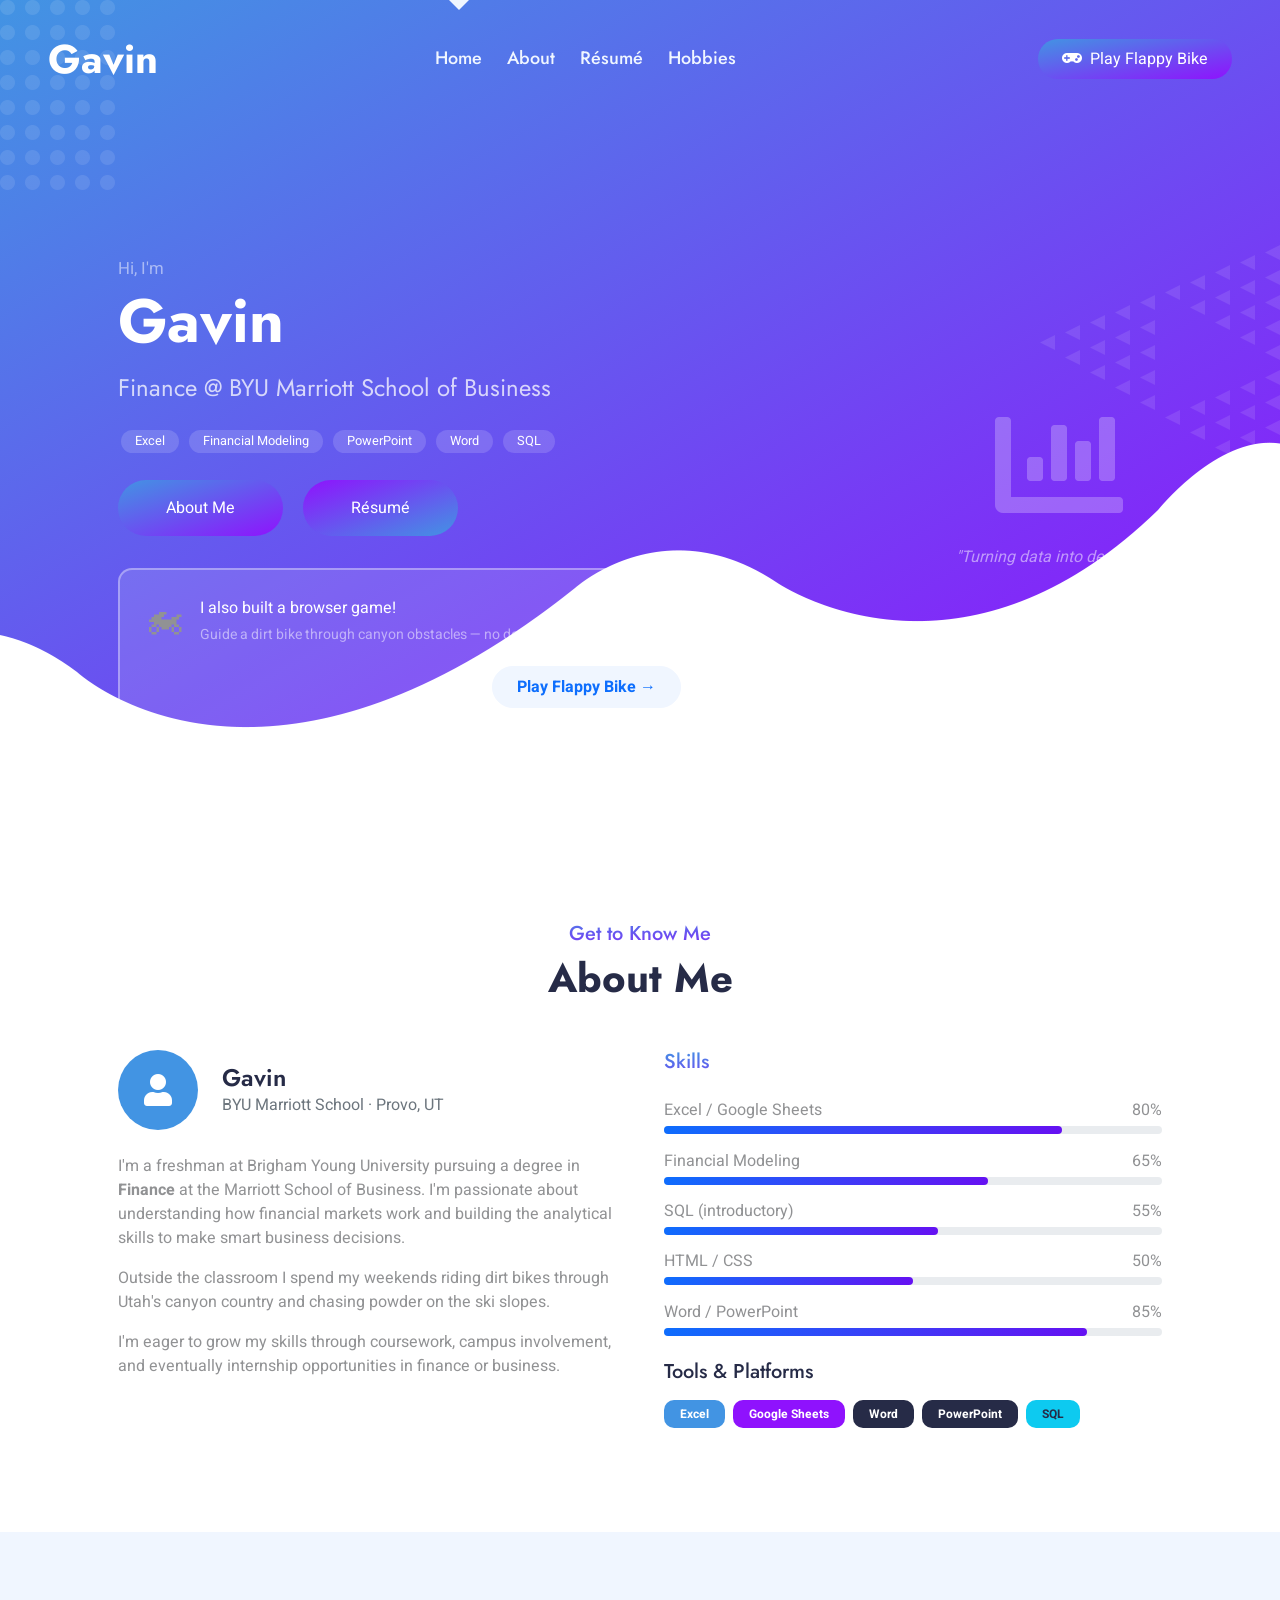
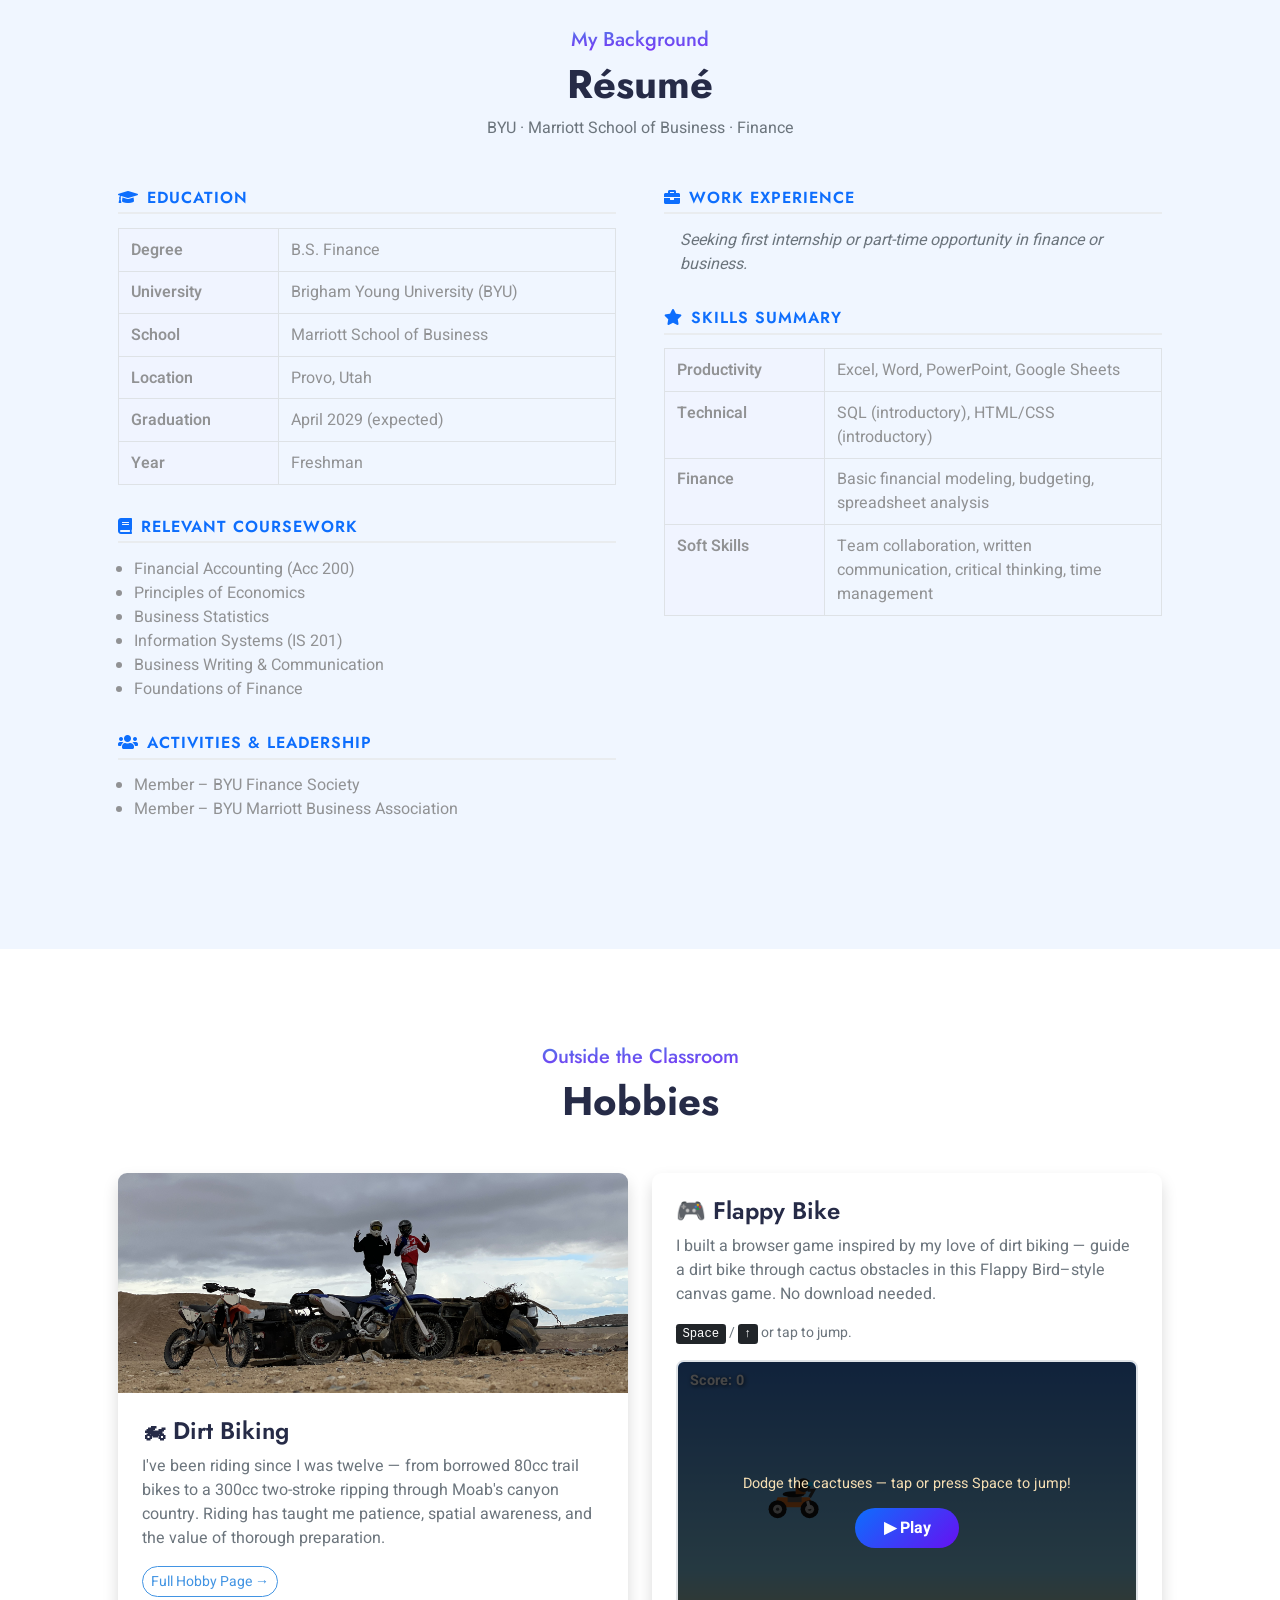
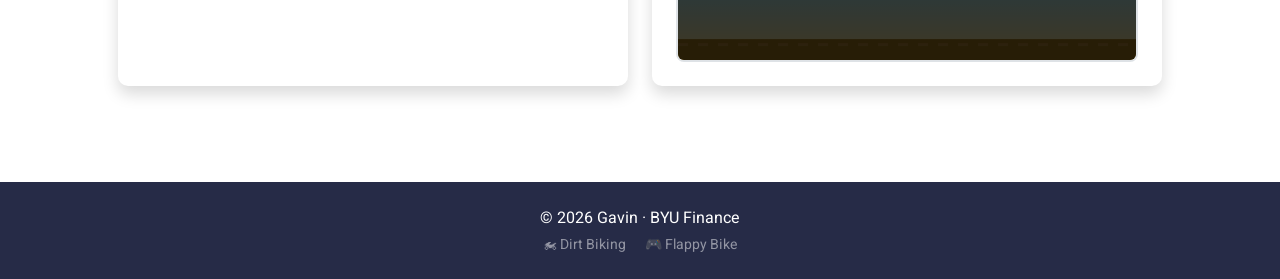
==== commit 32a97c3d: "Replace Unsplash dirt bike image with personal photo on main page Co-Authored-By: Claude Sonnet 4.6 " ====
--- a/index.html
+++ b/index.html
@@ -292,9 +292,9 @@
                 <!-- Dirt Biking card -->
                 <div class="col-md-6 wow fadeInUp" data-wow-delay="0.1s">
                     <div class="card border-0 shadow h-100">
-                        <img src="https://images.unsplash.com/photo-1558618666-fcd25c85cd64?w=700&q=80"
+                        <img src="img/dirtbike-preston.jpeg"
                              class="card-img-top" style="height:220px;object-fit:cover;"
-                             alt="Dirt bike on a sandy canyon trail in Utah">
+                             alt="Dirtbiking with preston">
                         <div class="card-body p-4">
                             <h4 class="mb-2">&#x1F3CD; Dirt Biking</h4>
                             <p class="text-muted">I've been riding since I was twelve — from borrowed 80cc trail bikes to a 300cc two-stroke ripping through Moab's canyon country. Riding has taught me patience, spatial awareness, and the value of thorough preparation.</p>
